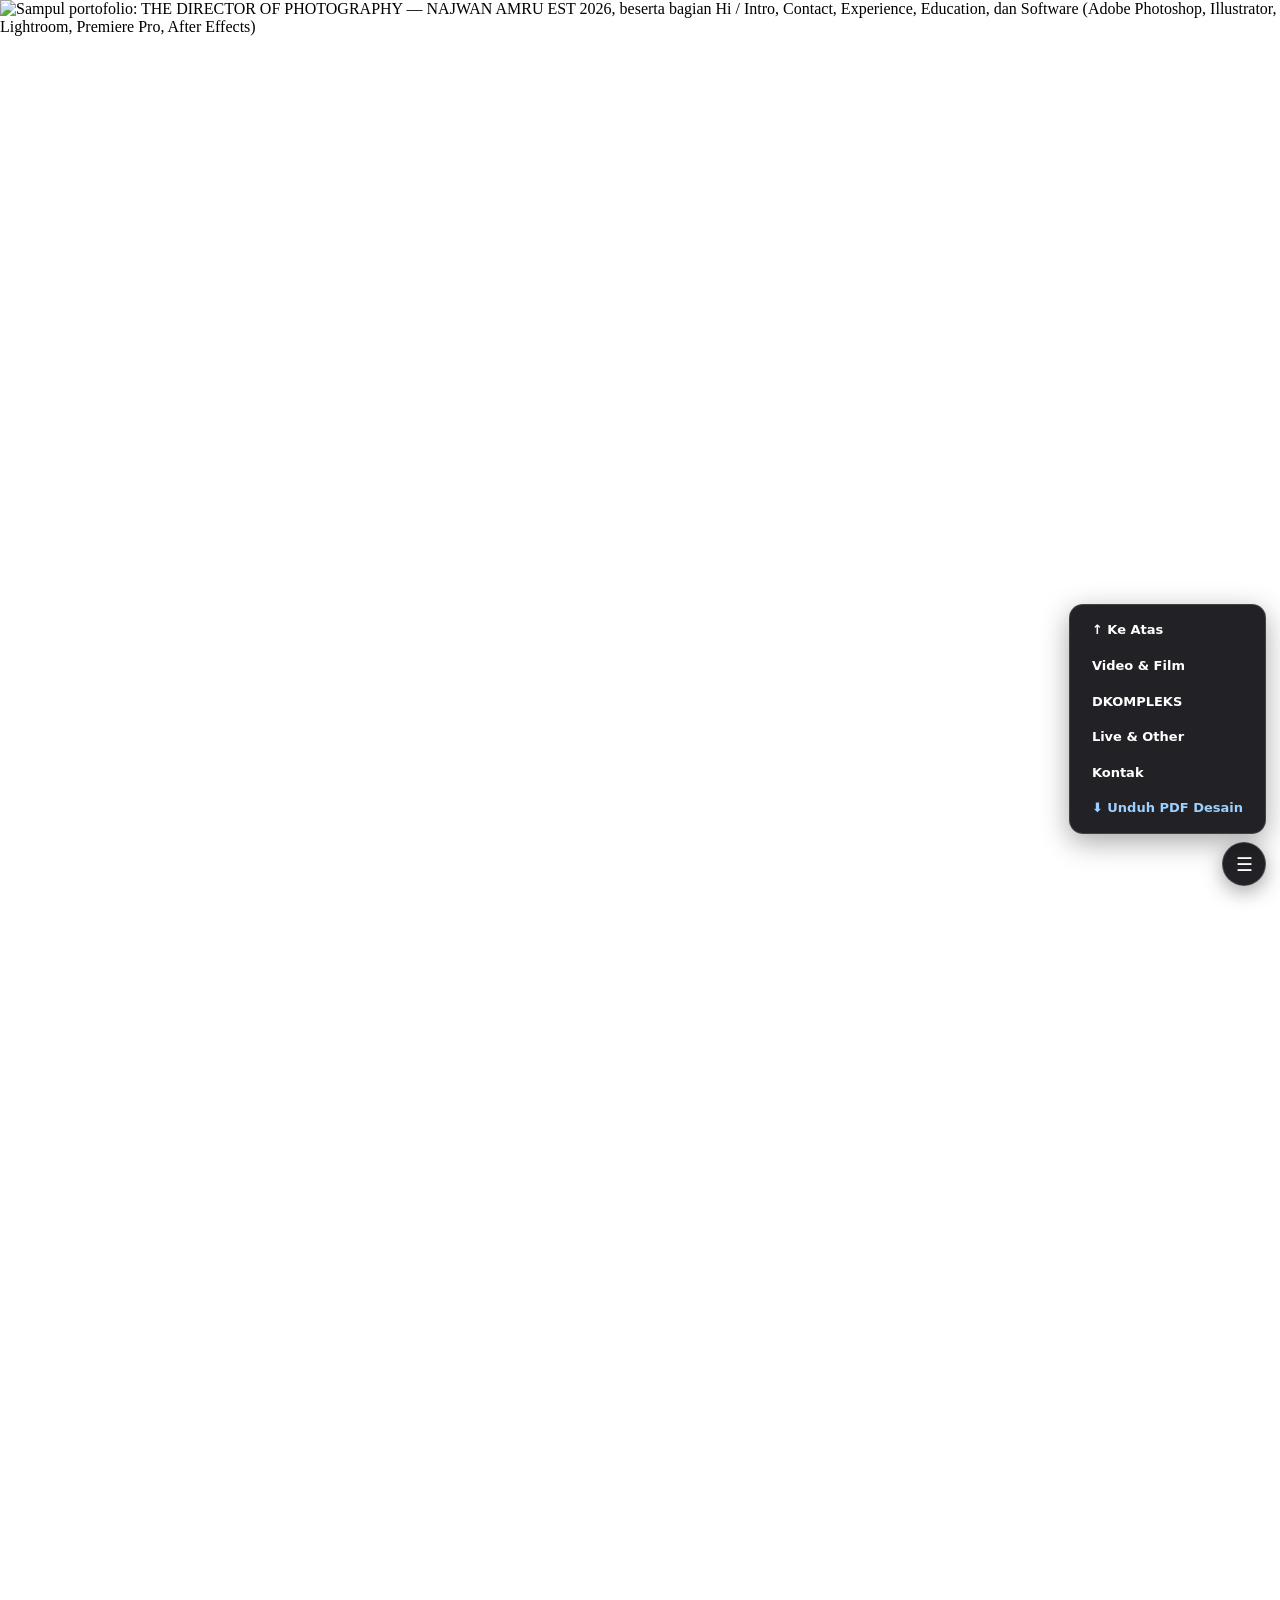
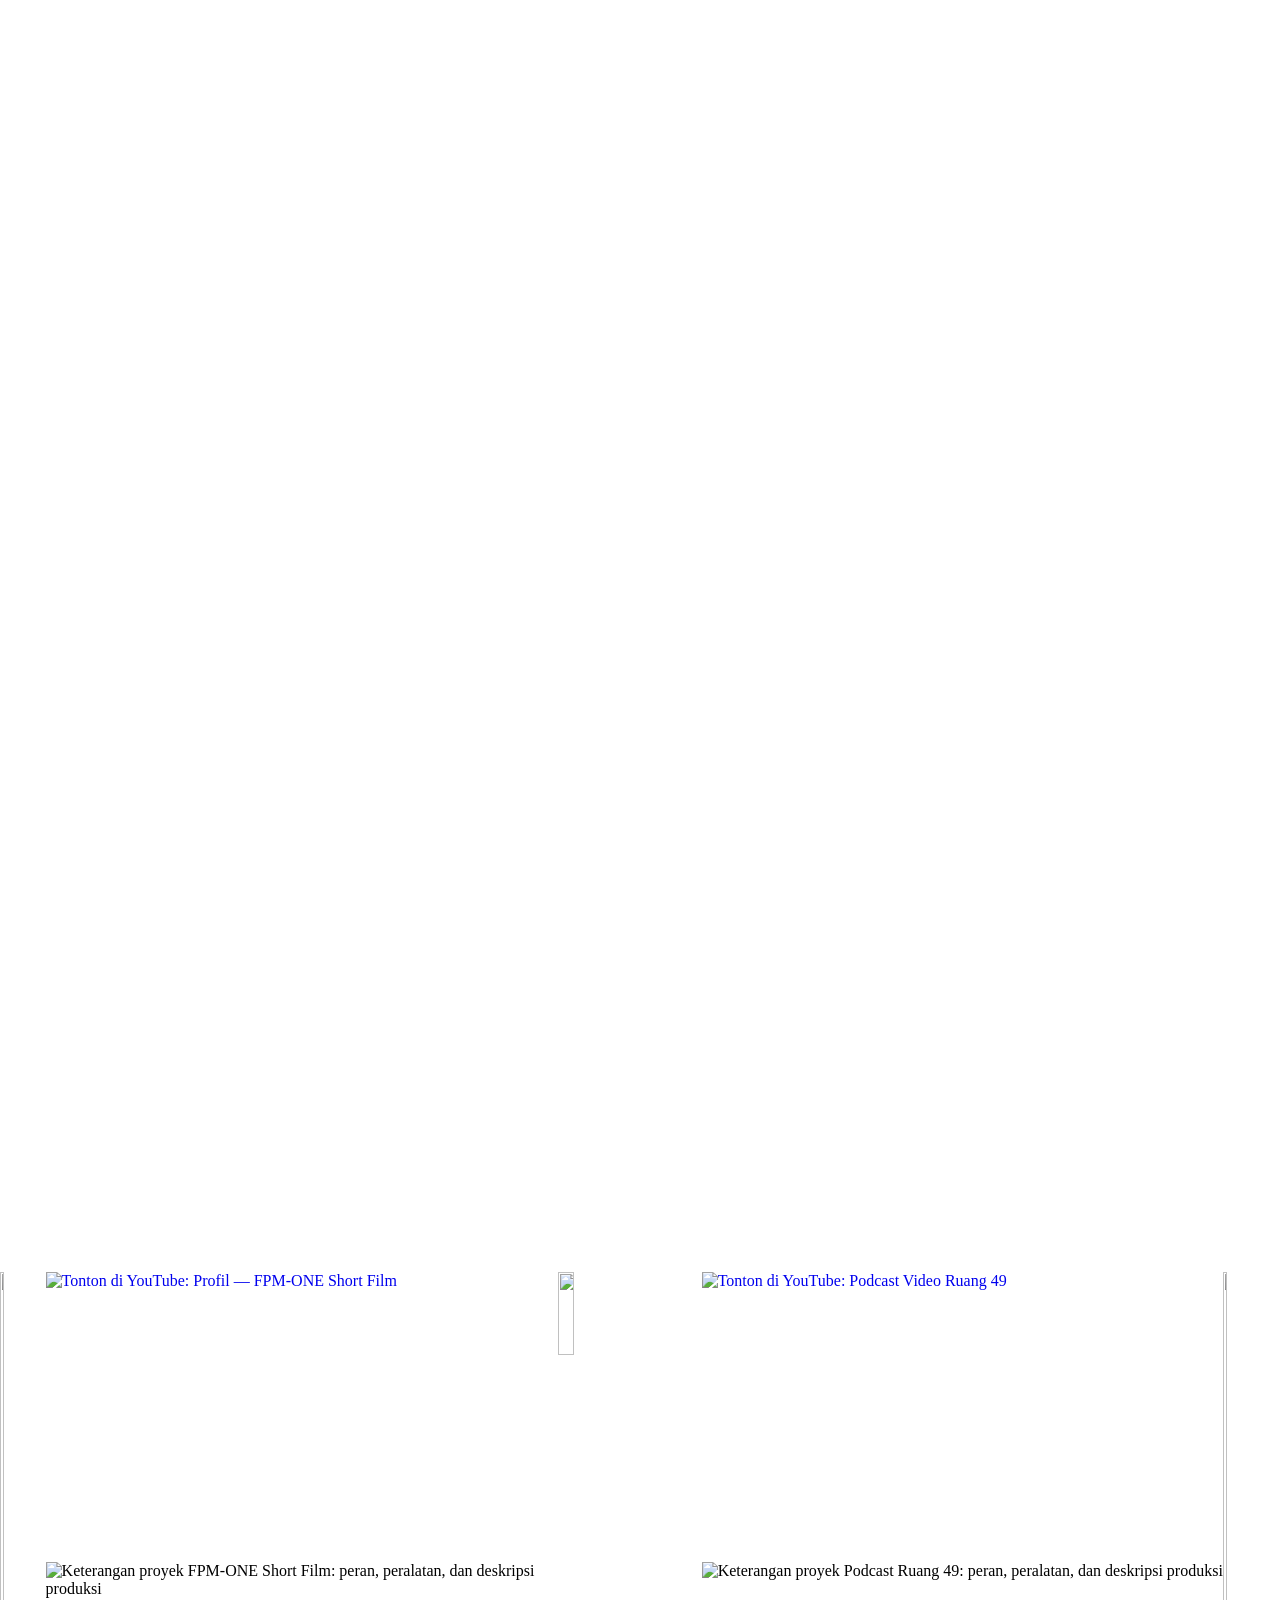
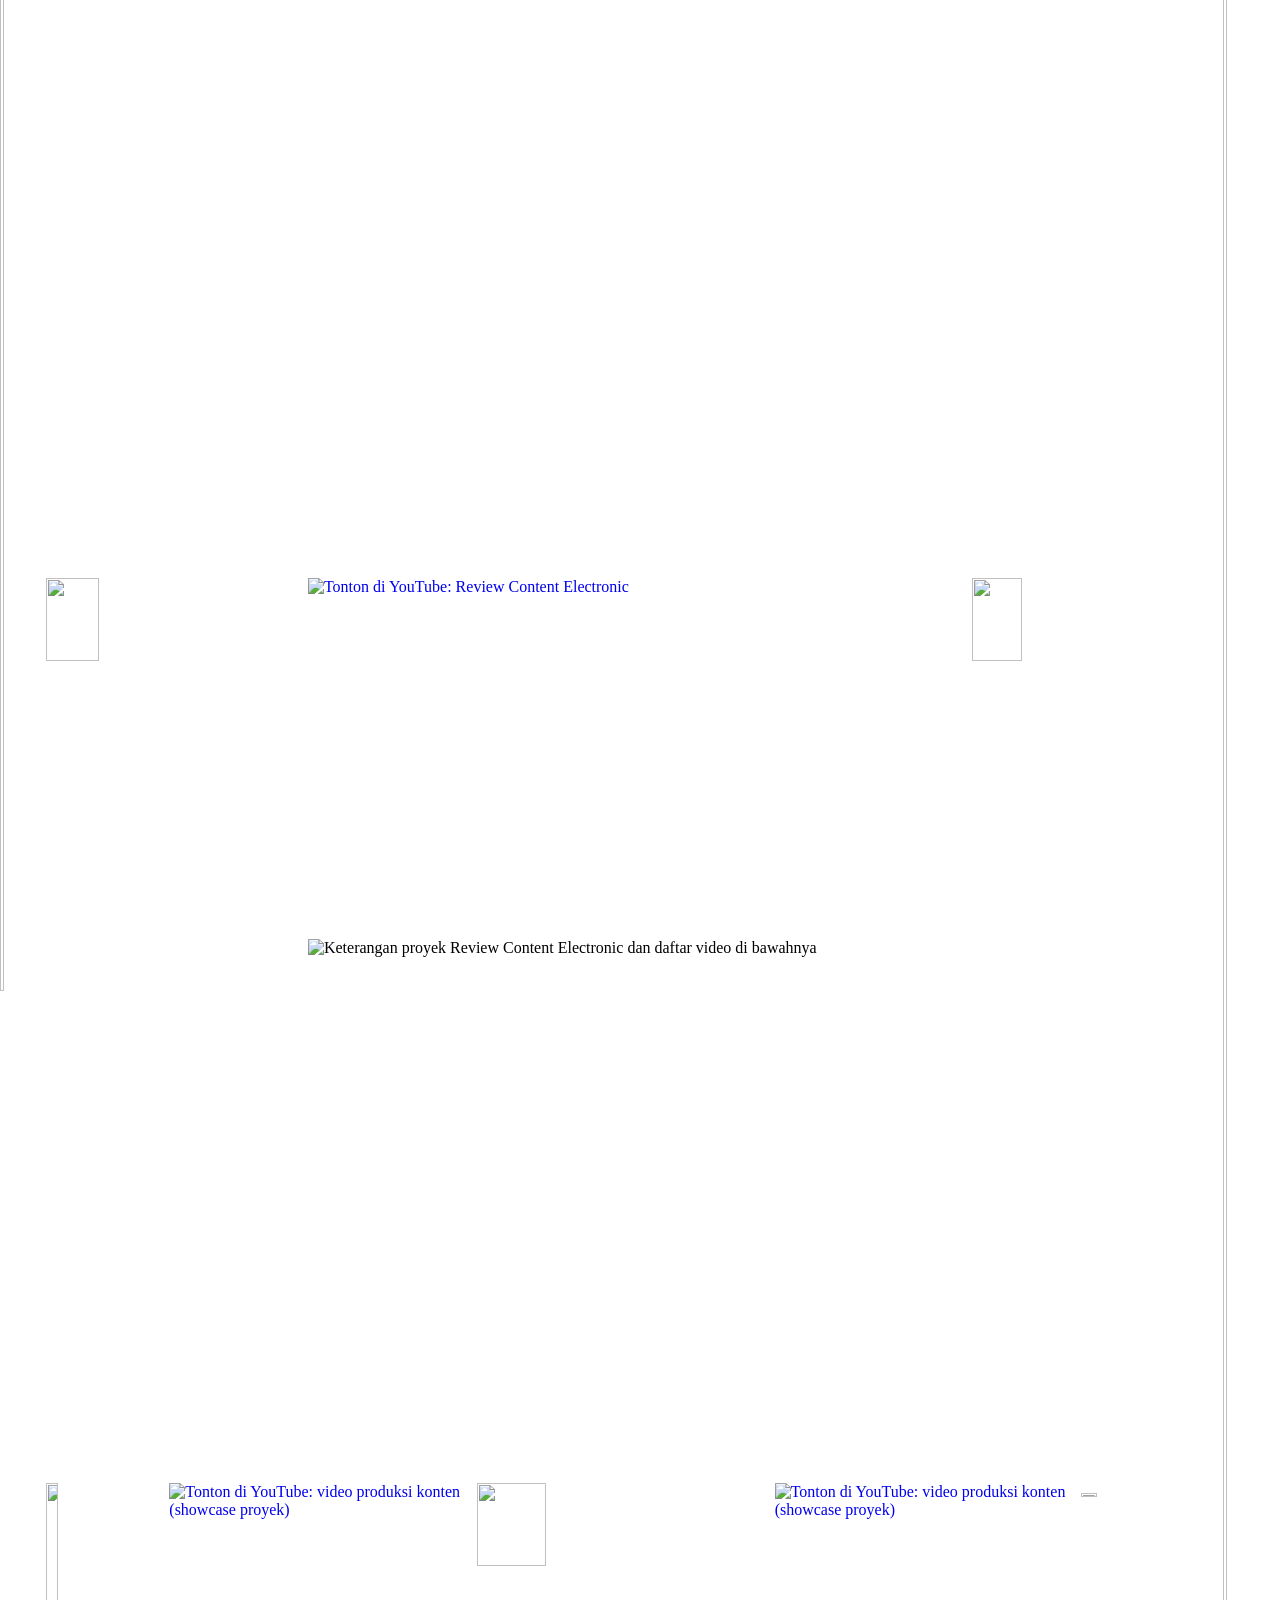
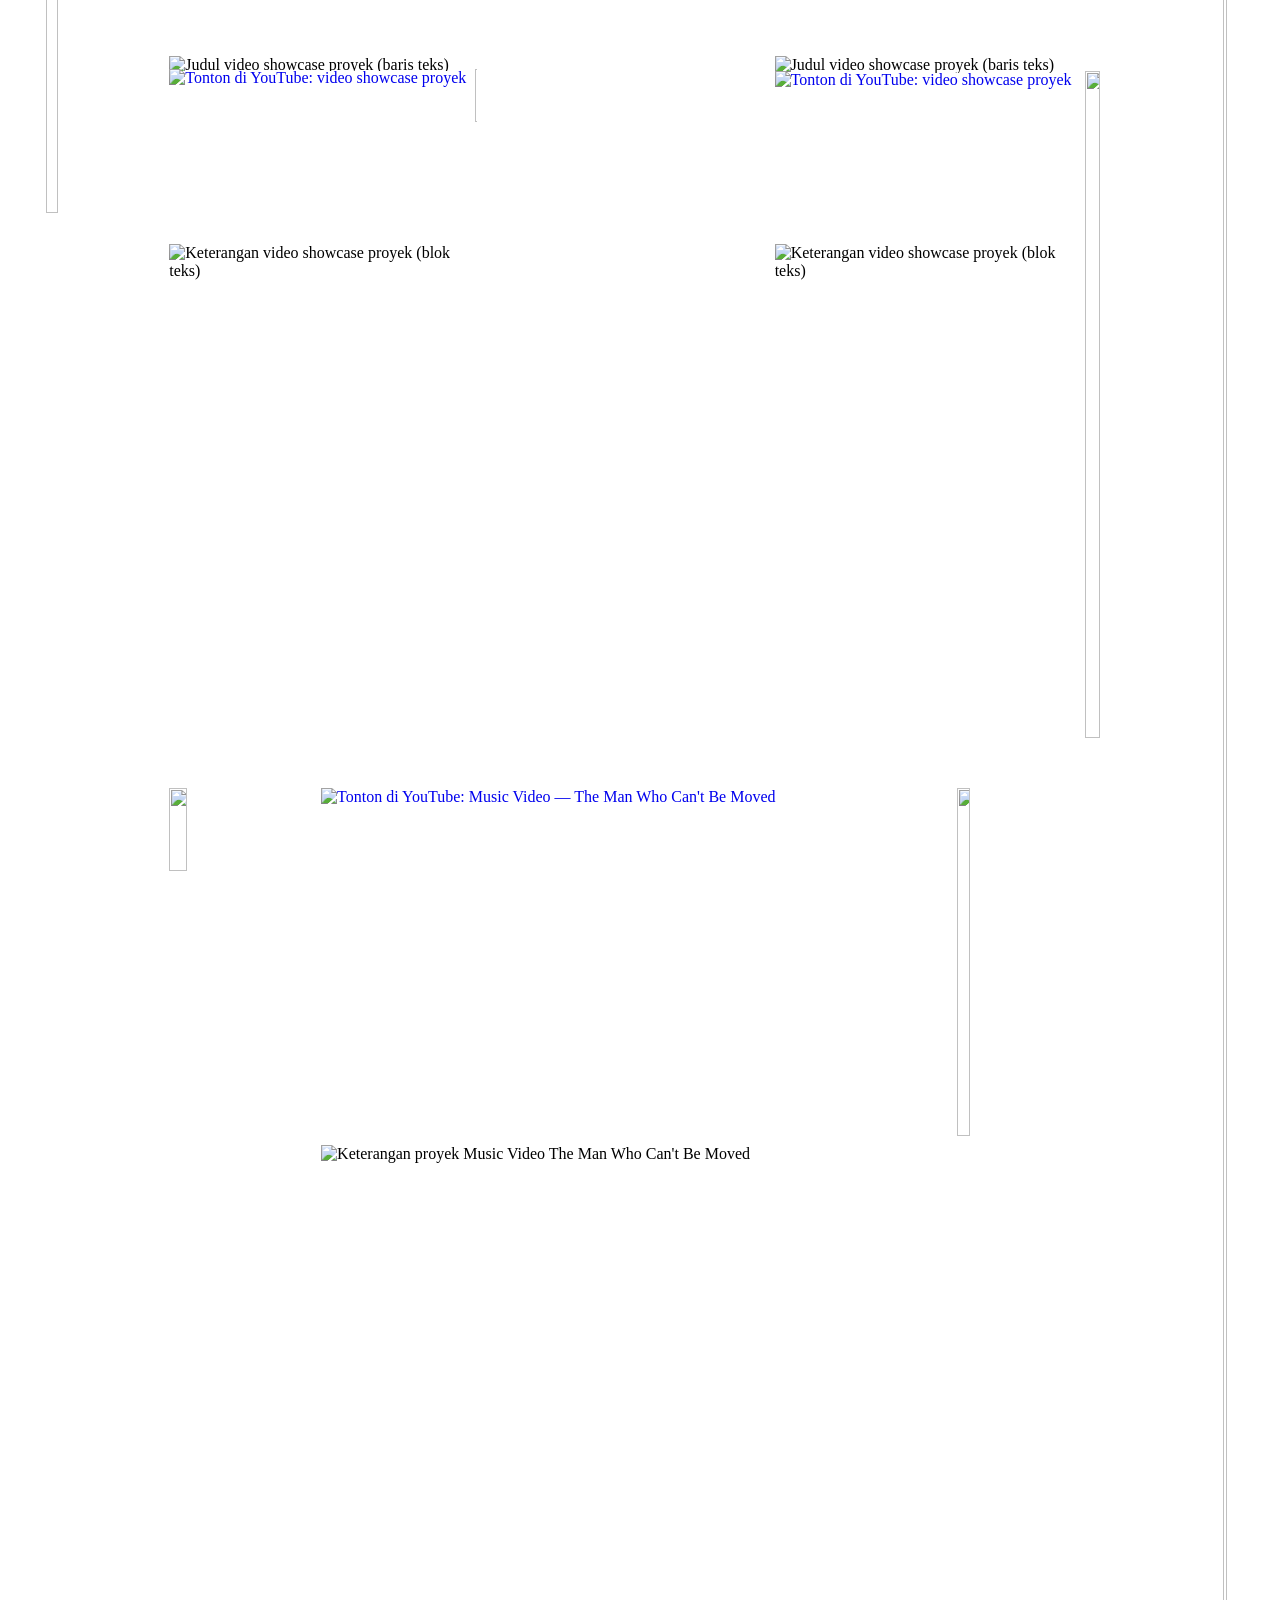
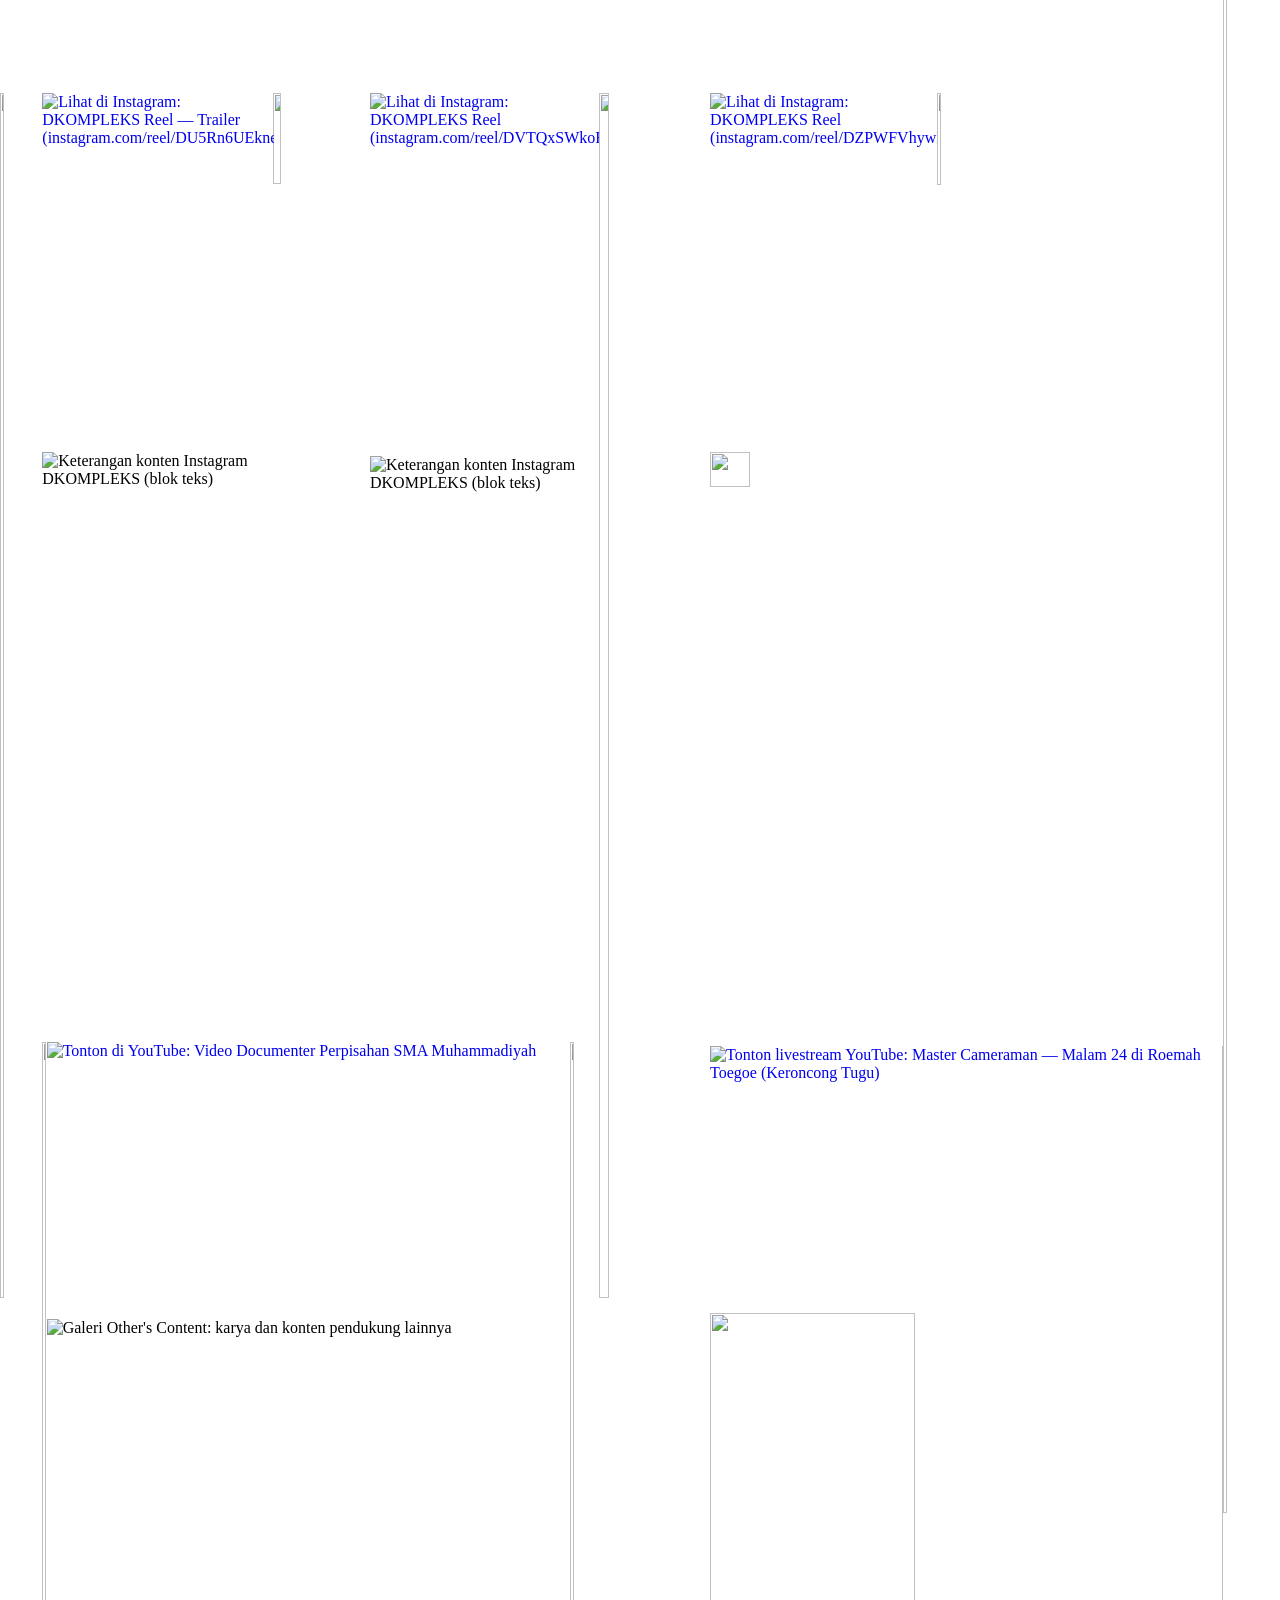
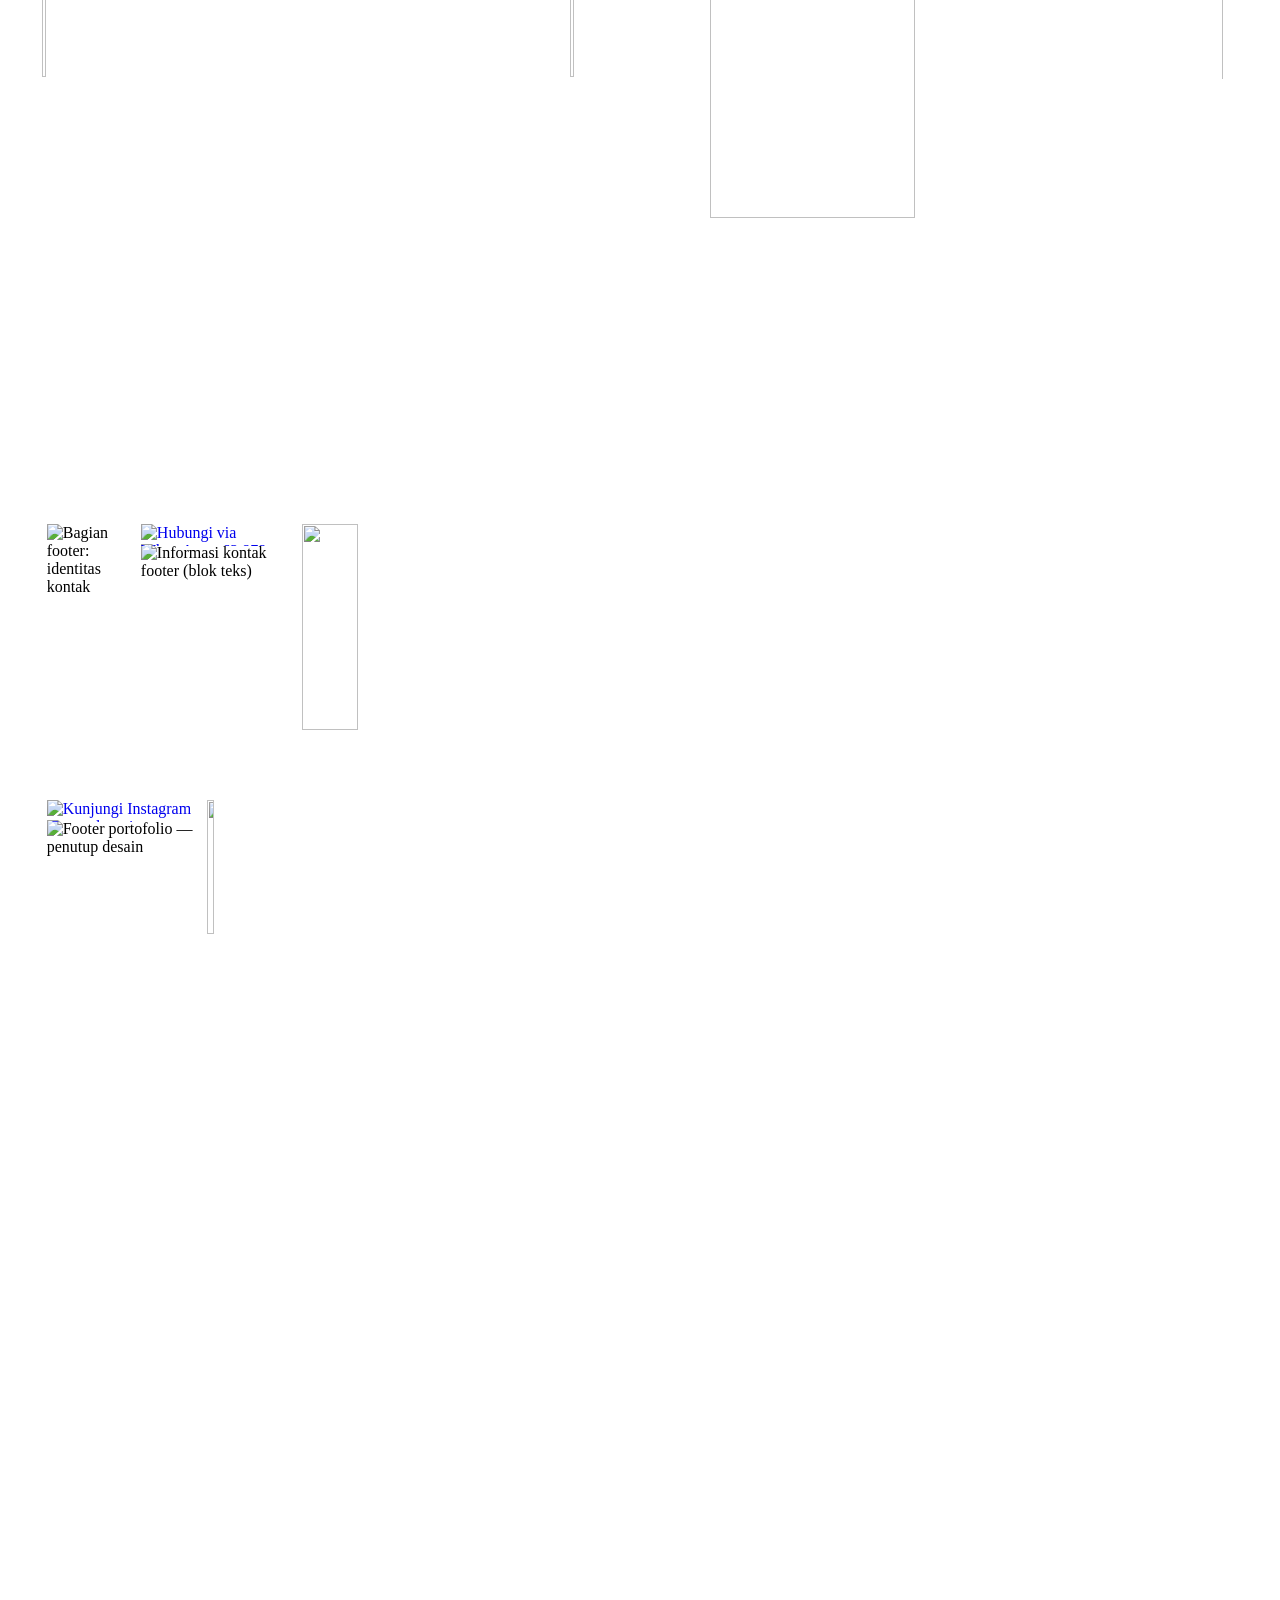
==== index.html @ d63309e6 "feat: build pixel-perfect portfolio website of Najwan Amru from Design Porto 1 - geometry-verified p" ====
<!DOCTYPE html>
<html lang="id">
<head>
<meta charset="utf-8">
<meta name="viewport" content="width=device-width, initial-scale=1">
<title>Najwan Amru — Director of Photography & Visual Designer Portfolio</title>
<meta name="description" content="Portofolio resmi Najwan Amru (Juan) — Director of Photography & Visual Designer. Showcase film pendek, podcast, music video, konten Instagram DKOMPLEKS, livestream, dan dokumentasi. Est. 2026.">
<meta name="author" content="Najwan Amru (Juan)">
<meta name="theme-color" content="#000000">
<link rel="canonical" href="https://tzoppmc.github.io/portfolio-juan/">
<!-- OpenGraph -->
<meta property="og:type" content="website">
<meta property="og:site_name" content="Najwan Amru — Portfolio">
<meta property="og:title" content="Najwan Amru — Director of Photography & Visual Designer Portfolio">
<meta property="og:description" content="Portofolio resmi Najwan Amru (Juan) — Director of Photography & Visual Designer. Showcase film pendek, podcast, music video, konten Instagram DKOMPLEKS, livestream, dan dokumentasi. Est. 2026.">
<meta property="og:url" content="https://tzoppmc.github.io/portfolio-juan/">
<meta property="og:image" content="https://tzoppmc.github.io/portfolio-juan/images/Design-Porto-1_01.gif">
<meta property="og:locale" content="id_ID">
<!-- Twitter -->
<meta name="twitter:card" content="summary_large_image">
<meta name="twitter:title" content="Najwan Amru — Director of Photography & Visual Designer Portfolio">
<meta name="twitter:description" content="Portofolio resmi Najwan Amru (Juan) — Director of Photography & Visual Designer. Showcase film pendek, podcast, music video, konten Instagram DKOMPLEKS, livestream, dan dokumentasi. Est. 2026.">
<meta name="twitter:image" content="https://tzoppmc.github.io/portfolio-juan/images/Design-Porto-1_01.gif">
<link rel="preload" as="image" href="images/Design-Porto-1_01.gif">
<link rel="icon" type="image/png" href="assets/png/Artboard 1.png">
<style>
  :root { --page-bg: #ffffff; }
  * { box-sizing: border-box; }
  html { scroll-behavior: smooth; }
  html, body { margin: 0; padding: 0; background: var(--page-bg); }
  body { -webkit-text-size-adjust: 100%; }

  .sr-only {
    position: absolute; width: 1px; height: 1px; margin: -1px;
    padding: 0; border: 0; clip: rect(0 0 0 0); overflow: hidden; white-space: nowrap;
  }

  /* ===== Proportional Absolute Canvas — geometry 1:1 with the PSD ===== */
  .canvas {
    position: relative;
    width: 100%;
    max-width: 3508px;
    margin: 0 auto;
    aspect-ratio: 3508 / 27281;
    background: var(--page-bg);
    overflow: hidden;
  }
  .canvas a, .canvas img { display: block; border: 0; padding: 0; margin: 0; }
  .slice {
    position: absolute;
    object-fit: fill;
    width: 100%; height: 100%;
  }
  a.slice { z-index: 2; }
  a.slice img {
    width: 100%; height: 100%;
    transition: filter .25s ease, transform .25s ease;
    will-change: filter;
  }
  a.slice:hover img, a.slice:focus-visible img {
    filter: brightness(1.12) saturate(1.06);
  }
  a.slice:focus-visible {
    outline: 3px solid #4da3ff; outline-offset: -3px; border-radius: 4px;
  }
  .anchor { position: absolute; width: 1px; height: 1px; }
  @media (prefers-reduced-motion: reduce) {
    html { scroll-behavior: auto; }
    a.slice img { transition: none; }
  }

  /* ===== Floating quick-jump navigation (overlay only — never alters design) ===== */
  #quicknav {
    position: fixed; right: max(14px, env(safe-area-inset-right)); bottom: max(14px, env(safe-area-inset-bottom));
    z-index: 50; display: flex; flex-direction: column; align-items: flex-end; gap: 8px;
    font: 600 13px/1.2 system-ui, -apple-system, "Segoe UI", Roboto, Arial, sans-serif;
  }
  #qn-items {
    display: flex; flex-direction: column; gap: 6px;
    background: rgba(16,16,20,.92); color: #fff;
    border: 1px solid rgba(255,255,255,.14); border-radius: 14px;
    padding: 10px; box-shadow: 0 8px 28px rgba(0,0,0,.35);
    backdrop-filter: blur(8px); -webkit-backdrop-filter: blur(8px);
  }
  #quicknav.collapsed #qn-items { display: none; }
  #qn-items a {
    color: #fff; text-decoration: none; padding: 7px 12px; border-radius: 9px;
    white-space: nowrap; transition: background .2s ease;
  }
  #qn-items a:hover { background: rgba(255,255,255,.16); }
  #qn-items a.pdf { color: #9ed0ff; }
  #qn-toggle {
    width: 44px; height: 44px; border-radius: 50%;
    border: 1px solid rgba(255,255,255,.2); background: rgba(16,16,20,.92); color: #fff;
    font-size: 19px; cursor: pointer; box-shadow: 0 6px 20px rgba(0,0,0,.35);
  }
  #qn-toggle:focus-visible, #qn-items a:focus-visible { outline: 2px solid #4da3ff; outline-offset: 2px; }
</style>
</head>
<body>
<h1 class="sr-only">Najwan Amru — Director of Photography &amp; Visual Designer (Est. 2026). Portofolio karya: film pendek, podcast, music video, konten Instagram DKOMPLEKS, livestream, dan dokumentasi.</h1>

<main class="canvas" id="top" aria-label="Portofolio Najwan Amru — desain 1:1 Design Porto 1">
  <span class="anchor" id="showcase" style="top:28.851582%" aria-hidden="true"></span>
  <span class="anchor" id="dkompleks" style="top:65.228547%" aria-hidden="true"></span>
  <span class="anchor" id="live" style="top:74.766321%" aria-hidden="true"></span>
  <span class="anchor" id="kontak" style="top:85.627360%" aria-hidden="true"></span>
  <img class="slice" src="images/Design-Porto-1_01.gif" alt="Sampul portofolio: THE DIRECTOR OF PHOTOGRAPHY — NAJWAN AMRU EST 2026, beserta bagian Hi / Intro, Contact, Experience, Education, dan Software (Adobe Photoshop, Illustrator, Lightroom, Premiere Pro, After Effects)" decoding="async" width="3507" height="7871" style="left:0.000000%;top:0.000000%;width:calc(99.971494% + 0.02%);height:calc(28.851582% + 0.02%)">
  <img class="slice" src="images/Design-Porto-1_02.gif" alt="" aria-hidden="true" decoding="async" width="125" height="9924" style="left:0.000000%;top:28.851582%;width:calc(3.563284% + 0.02%);height:calc(36.376966% + 0.02%)">
  <a class="slice" href="https://youtu.be/0FtWLJWL70k?si=5AjqK1145sWnxaZn" target="_blank" rel="noopener noreferrer" aria-label="Tonton di YouTube: Profil — FPM-ONE Short Film"><img class="slice" src="images/Design-Porto-1_03.gif" alt="Tonton di YouTube: Profil — FPM-ONE Short Film" decoding="async" width="1405" height="795" style="left:3.563284%;top:28.851582%;width:calc(40.051311% + 0.02%);height:calc(2.914116% + 0.02%)"></a>
  <img class="slice" src="images/Design-Porto-1_04.gif" alt="" aria-hidden="true" decoding="async" width="393" height="2484" style="left:43.614595%;top:28.851582%;width:calc(11.202965% + 0.02%);height:calc(9.105238% + 0.02%)">
  <a class="slice" href="https://youtu.be/Z2BtMB00tzA?si=bmbcwC8UQ5wWSc7P" target="_blank" rel="noopener noreferrer" aria-label="Tonton di YouTube: Podcast Video Ruang 49"><img class="slice" src="images/Design-Porto-1_03-06.gif" alt="Tonton di YouTube: Podcast Video Ruang 49" decoding="async" width="1429" height="795" style="left:54.817560%;top:28.851582%;width:calc(40.735462% + 0.02%);height:calc(2.914116% + 0.02%)"></a>
  <img class="slice" src="images/Design-Porto-1_06.gif" alt="" aria-hidden="true" decoding="async" width="155" height="19409" style="left:95.553022%;top:28.851582%;width:calc(4.418472% + 0.02%);height:calc(71.144753% + 0.02%)">
  <img class="slice" src="images/Design-Porto-1_07.gif" alt="Keterangan proyek FPM-ONE Short Film: peran, peralatan, dan deskripsi produksi" loading="lazy" decoding="async" width="1405" height="1689" style="left:3.563284%;top:31.765698%;width:calc(40.051311% + 0.02%);height:calc(6.191122% + 0.02%)">
  <img class="slice" src="images/Design-Porto-1_08.gif" alt="Keterangan proyek Podcast Ruang 49: peran, peralatan, dan deskripsi produksi" loading="lazy" decoding="async" width="1429" height="1689" style="left:54.817560%;top:31.765698%;width:calc(40.735462% + 0.02%);height:calc(6.191122% + 0.02%)">
  <img class="slice" src="images/Design-Porto-1_09.gif" alt="" aria-hidden="true" loading="lazy" decoding="async" width="719" height="2480" style="left:3.563284%;top:37.956820%;width:calc(20.496009% + 0.02%);height:calc(9.090576% + 0.02%)">
  <a class="slice" href="https://youtu.be/C_UndgZ5doM?si=pBMNlbqdfCNxzRbn" target="_blank" rel="noopener noreferrer" aria-label="Tonton di YouTube: Review Content Electronic"><img class="slice" src="images/Design-Porto-1_10.jpg" alt="Tonton di YouTube: Review Content Electronic" loading="lazy" decoding="async" width="1821" height="988" style="left:24.059293%;top:37.956820%;width:calc(51.909920% + 0.02%);height:calc(3.621568% + 0.02%)"></a>
  <img class="slice" src="images/Design-Porto-1_11.gif" alt="" aria-hidden="true" loading="lazy" decoding="async" width="687" height="2480" style="left:75.969213%;top:37.956820%;width:calc(19.583808% + 0.02%);height:calc(9.090576% + 0.02%)">
  <img class="slice" src="images/Design-Porto-1_12.gif" alt="Keterangan proyek Review Content Electronic dan daftar video di bawahnya" loading="lazy" decoding="async" width="1821" height="1492" style="left:24.059293%;top:41.578388%;width:calc(51.909920% + 0.02%);height:calc(5.469008% + 0.02%)">
  <img class="slice" src="images/Design-Porto-1_13.gif" alt="" aria-hidden="true" loading="lazy" decoding="async" width="339" height="4960" style="left:3.563284%;top:47.047396%;width:calc(9.663626% + 0.02%);height:calc(18.181152% + 0.02%)">
  <a class="slice" href="https://youtu.be/Bk_ZNLWwW70?si=ITPXIL8eaKDdUdfE" target="_blank" rel="noopener noreferrer" aria-label="Tonton di YouTube: video produksi konten (showcase proyek)"><img class="slice" src="images/Design-Porto-1_10.gif" alt="Tonton di YouTube: video produksi konten (showcase proyek)" loading="lazy" decoding="async" width="843" height="473" style="left:13.226910%;top:47.047396%;width:calc(24.030787% + 0.02%);height:calc(1.733807% + 0.02%)"></a>
  <img class="slice" src="images/Design-Porto-1_15.gif" alt="" aria-hidden="true" loading="lazy" decoding="async" width="816" height="2480" style="left:37.257697%;top:47.047396%;width:calc(23.261117% + 0.02%);height:calc(9.090576% + 0.02%)">
  <a class="slice" href="https://youtu.be/LeB83VM98c4?si=wy0ufcNY4EdgAcua" target="_blank" rel="noopener noreferrer" aria-label="Tonton di YouTube: video produksi konten (showcase proyek)"><img class="slice" src="images/Design-Porto-1_10-17.gif" alt="Tonton di YouTube: video produksi konten (showcase proyek)" loading="lazy" decoding="async" width="839" height="473" style="left:60.518814%;top:47.047396%;width:calc(23.916762% + 0.02%);height:calc(1.733807% + 0.02%)"></a>
  <img class="slice" src="images/Design-Porto-1_17.gif" alt="" aria-hidden="true" loading="lazy" decoding="async" width="390" height="515" style="left:84.435576%;top:47.047396%;width:calc(11.117446% + 0.02%);height:calc(1.887761% + 0.02%)">
  <img class="slice" src="images/Design-Porto-1_18.gif" alt="Judul video showcase proyek (baris teks)" loading="lazy" decoding="async" width="843" height="37" style="left:13.226910%;top:48.781203%;width:calc(24.030787% + 0.02%);height:calc(0.135626% + 0.02%)">
  <img class="slice" src="images/Design-Porto-1_19.gif" alt="Judul video showcase proyek (baris teks)" loading="lazy" decoding="async" width="839" height="42" style="left:60.518814%;top:48.781203%;width:calc(23.916762% + 0.02%);height:calc(0.153953% + 0.02%)">
  <a class="slice" href="https://youtu.be/21cwigQwoyw?si=2WzlCmXLB5DUrZlm" target="_blank" rel="noopener noreferrer" aria-label="Tonton di YouTube: video showcase proyek"><img class="slice" src="images/Design-Porto-1_16.gif" alt="Tonton di YouTube: video showcase proyek" loading="lazy" decoding="async" width="839" height="479" style="left:13.226910%;top:48.916829%;width:calc(23.916762% + 0.02%);height:calc(1.755801% + 0.02%)"></a>
  <img class="slice" src="images/Design-Porto-1_21.gif" alt="" aria-hidden="true" loading="lazy" decoding="async" width="4" height="1970" style="left:37.143672%;top:48.916829%;width:calc(0.114025% + 0.02%);height:calc(7.221143% + 0.02%)">
  <a class="slice" href="https://youtu.be/ToG9C8tKM30?si=DspykkwIuggneeiP" target="_blank" rel="noopener noreferrer" aria-label="Tonton di YouTube: video showcase proyek"><img class="slice" src="images/Design-Porto-1_10-23.gif" alt="Tonton di YouTube: video showcase proyek" loading="lazy" decoding="async" width="851" height="474" style="left:60.518814%;top:48.935156%;width:calc(24.258837% + 0.02%);height:calc(1.737473% + 0.02%)"></a>
  <img class="slice" src="images/Design-Porto-1_23.gif" alt="" aria-hidden="true" loading="lazy" decoding="async" width="378" height="7058" style="left:84.777651%;top:48.935156%;width:calc(10.775371% + 0.02%);height:calc(25.871486% + 0.02%)">
  <img class="slice" src="images/Design-Porto-1_24.gif" alt="Keterangan video showcase proyek (blok teks)" loading="lazy" decoding="async" width="839" height="1491" style="left:13.226910%;top:50.672629%;width:calc(23.916762% + 0.02%);height:calc(5.465342% + 0.02%)">
  <img class="slice" src="images/Design-Porto-1_25.gif" alt="Keterangan video showcase proyek (blok teks)" loading="lazy" decoding="async" width="851" height="1491" style="left:60.518814%;top:50.672629%;width:calc(24.258837% + 0.02%);height:calc(5.465342% + 0.02%)">
  <img class="slice" src="images/Design-Porto-1_26.gif" alt="" aria-hidden="true" loading="lazy" decoding="async" width="416" height="2480" style="left:13.226910%;top:56.137971%;width:calc(11.858609% + 0.02%);height:calc(9.090576% + 0.02%)">
  <a class="slice" href="https://youtu.be/76OfLG3hh64?si=UAV1zwgCuZbEbLhq" target="_blank" rel="noopener noreferrer" aria-label="Tonton di YouTube: Music Video — The Man Who Can't Be Moved"><img class="slice" src="images/Design-Porto-1_10-28.gif" alt="Tonton di YouTube: Music Video — The Man Who Can't Be Moved" loading="lazy" decoding="async" width="1744" height="979" style="left:25.085519%;top:56.137971%;width:calc(49.714937% + 0.02%);height:calc(3.588578% + 0.02%)"></a>
  <img class="slice" src="images/Design-Porto-1_28.gif" alt="" aria-hidden="true" loading="lazy" decoding="async" width="350" height="5093" style="left:74.800456%;top:56.137971%;width:calc(9.977195% + 0.02%);height:calc(18.668671% + 0.02%)">
  <img class="slice" src="images/Design-Porto-1_29.gif" alt="Keterangan proyek Music Video The Man Who Can't Be Moved" loading="lazy" decoding="async" width="1744" height="1501" style="left:25.085519%;top:59.726550%;width:calc(49.714937% + 0.02%);height:calc(5.501998% + 0.02%)">
  <img class="slice" src="images/Design-Porto-1_30.gif" alt="" aria-hidden="true" loading="lazy" decoding="async" width="116" height="9485" style="left:0.000000%;top:65.228547%;width:calc(3.306727% + 0.02%);height:calc(34.767787% + 0.02%)">
  <a class="slice" href="https://www.instagram.com/reel/DU5Rn6UEkne/" target="_blank" rel="noopener noreferrer" aria-label="Lihat di Instagram: DKOMPLEKS Reel — Trailer (instagram.com/reel/DU5Rn6UEkne)"><img class="slice" src="images/trailer.gif" alt="Lihat di Instagram: DKOMPLEKS Reel — Trailer (instagram.com/reel/DU5Rn6UEkne)" loading="lazy" decoding="async" width="633" height="983" style="left:3.306727%;top:65.228547%;width:calc(18.044470% + 0.02%);height:calc(3.603240% + 0.02%)"></a>
  <img class="slice" src="images/Design-Porto-1_32.gif" alt="" aria-hidden="true" loading="lazy" decoding="async" width="265" height="2602" style="left:21.351197%;top:65.228547%;width:calc(7.554162% + 0.02%);height:calc(9.537774% + 0.02%)">
  <a class="slice" href="https://www.instagram.com/reel/DVTQxSWkoF7/" target="_blank" rel="noopener noreferrer" aria-label="Lihat di Instagram: DKOMPLEKS Reel (instagram.com/reel/DVTQxSWkoF7)"><img class="slice" src="images/Design-Porto-1_11-34.gif" alt="Lihat di Instagram: DKOMPLEKS Reel (instagram.com/reel/DVTQxSWkoF7)" loading="lazy" decoding="async" width="628" height="995" style="left:28.905359%;top:65.228547%;width:calc(17.901938% + 0.02%);height:calc(3.647227% + 0.02%)"></a>
  <img class="slice" src="images/Design-Porto-1_34.gif" alt="" aria-hidden="true" loading="lazy" decoding="async" width="304" height="9485" style="left:46.807298%;top:65.228547%;width:calc(8.665906% + 0.02%);height:calc(34.767787% + 0.02%)">
  <a class="slice" href="https://www.instagram.com/reel/DZPWFVhywD8/" target="_blank" rel="noopener noreferrer" aria-label="Lihat di Instagram: DKOMPLEKS Reel (instagram.com/reel/DZPWFVhywD8)"><img class="slice" src="images/Design-Porto-1_13-36.gif" alt="Lihat di Instagram: DKOMPLEKS Reel (instagram.com/reel/DZPWFVhywD8)" loading="lazy" decoding="async" width="622" height="983" style="left:55.473204%;top:65.228547%;width:calc(17.730901% + 0.02%);height:calc(3.603240% + 0.02%)"></a>
  <img class="slice" src="images/Design-Porto-1_36.gif" alt="" aria-hidden="true" loading="lazy" decoding="async" width="56" height="2613" style="left:73.204105%;top:65.228547%;width:calc(1.596351% + 0.02%);height:calc(9.578095% + 0.02%)">
  <img class="slice" src="images/Design-Porto-1_37.gif" alt="Keterangan konten Instagram DKOMPLEKS (blok teks)" loading="lazy" decoding="async" width="633" height="1619" style="left:3.306727%;top:68.831788%;width:calc(18.044470% + 0.02%);height:calc(5.934533% + 0.02%)">
  <img class="slice" src="images/Design-Porto-1_38.gif" alt="" aria-hidden="true" loading="lazy" decoding="async" width="622" height="1630" style="left:55.473204%;top:68.831788%;width:calc(17.730901% + 0.02%);height:calc(5.974854% + 0.02%)">
  <img class="slice" src="images/Design-Porto-1_39.gif" alt="Keterangan konten Instagram DKOMPLEKS (blok teks)" loading="lazy" decoding="async" width="628" height="1607" style="left:28.905359%;top:68.875774%;width:calc(17.901938% + 0.02%);height:calc(5.890547% + 0.02%)">
  <img class="slice" src="images/Design-Porto-1_40.gif" alt="" aria-hidden="true" loading="lazy" decoding="async" width="12" height="6883" style="left:3.306727%;top:74.766321%;width:calc(0.342075% + 0.02%);height:calc(25.230014% + 0.02%)">
  <a class="slice" href="https://youtu.be/M56OCl1zBw0?si=8dHpud0IPdiFCwCB" target="_blank" rel="noopener noreferrer" aria-label="Tonton di YouTube: Video Documenter Perpisahan SMA Muhammadiyah"><img class="slice" src="images/video-documenter.gif" alt="Tonton di YouTube: Video Documenter Perpisahan SMA Muhammadiyah" loading="lazy" decoding="async" width="1434" height="759" style="left:3.648803%;top:74.766321%;width:calc(40.877993% + 0.02%);height:calc(2.782156% + 0.02%)"></a>
  <img class="slice" src="images/Design-Porto-1_42.gif" alt="" aria-hidden="true" loading="lazy" decoding="async" width="80" height="6883" style="left:44.526796%;top:74.766321%;width:calc(2.280502% + 0.02%);height:calc(25.230014% + 0.02%)">
  <a class="slice" href="https://www.youtube.com/live/lGFp0znl-MM?si=Iow_AyIIVwCMqz8s" target="_blank" rel="noopener noreferrer" aria-label="Tonton livestream YouTube: Master Cameraman — Malam 24 di Roemah Toegoe (Keroncong Tugu)"><img class="slice" src="images/KERONCONG-TUGU.gif" alt="Tonton livestream YouTube: Master Cameraman — Malam 24 di Roemah Toegoe (Keroncong Tugu)" loading="lazy" decoding="async" width="1402" height="731" style="left:55.473204%;top:74.806642%;width:calc(39.965792% + 0.02%);height:calc(2.679521% + 0.02%)"></a>
  <img class="slice" src="images/Design-Porto-1_44.gif" alt="" aria-hidden="true" loading="lazy" decoding="async" width="4" height="6872" style="left:95.438997%;top:74.806642%;width:calc(0.114025% + 0.02%);height:calc(25.189692% + 0.02%)">
  <img class="slice" src="images/Design-Porto-1_45.gif" alt="" aria-hidden="true" loading="lazy" decoding="async" width="1402" height="6141" style="left:55.473204%;top:77.486163%;width:calc(39.965792% + 0.02%);height:calc(22.510172% + 0.02%)">
  <img class="slice" src="images/Design-Porto-1_46.gif" alt="Galeri Other's Content: karya dan konten pendukung lainnya" loading="lazy" decoding="async" width="1434" height="2204" style="left:3.648803%;top:77.548477%;width:calc(40.877993% + 0.02%);height:calc(8.078883% + 0.02%)">
  <img class="slice" src="images/Design-Porto-1_47.gif" alt="Bagian footer: identitas kontak" loading="lazy" decoding="async" width="258" height="757" style="left:3.648803%;top:85.627360%;width:calc(7.354618% + 0.02%);height:calc(2.774825% + 0.02%)">
  <a class="slice" href="https://wa.link/lrpvds" target="_blank" rel="noopener noreferrer" aria-label="Hubungi via WhatsApp +62 878-7787-9389 (wa.link/lrpvds)"><img class="slice" src="images/Design-Porto-1_48.gif" alt="Hubungi via WhatsApp +62 878-7787-9389 (wa.link/lrpvds)" loading="lazy" decoding="async" width="443" height="55" style="left:11.003421%;top:85.627360%;width:calc(12.628278% + 0.02%);height:calc(0.201606% + 0.02%)"></a>
  <img class="slice" src="images/Design-Porto-1_49.gif" alt="" aria-hidden="true" loading="lazy" decoding="async" width="733" height="3920" style="left:23.631699%;top:85.627360%;width:calc(20.895097% + 0.02%);height:calc(14.368975% + 0.02%)">
  <img class="slice" src="images/Design-Porto-1_50.gif" alt="Informasi kontak footer (blok teks)" loading="lazy" decoding="async" width="443" height="702" style="left:11.003421%;top:85.828965%;width:calc(12.628278% + 0.02%);height:calc(2.573219% + 0.02%)">
  <a class="slice" href="https://www.instagram.com/wan_lunari/" target="_blank" rel="noopener noreferrer" aria-label="Kunjungi Instagram @wan_lunari"><img class="slice" src="images/Design-Porto-1_51.gif" alt="Kunjungi Instagram @wan_lunari" loading="lazy" decoding="async" width="440" height="54" style="left:3.648803%;top:88.402185%;width:calc(12.542759% + 0.02%);height:calc(0.197940% + 0.02%)"></a>
  <img class="slice" src="images/Design-Porto-1_52.gif" alt="" aria-hidden="true" loading="lazy" decoding="async" width="261" height="3163" style="left:16.191562%;top:88.402185%;width:calc(7.440137% + 0.02%);height:calc(11.594150% + 0.02%)">
  <img class="slice" src="images/Design-Porto-1_53.gif" alt="Footer portofolio — penutup desain" loading="lazy" decoding="async" width="440" height="3109" style="left:3.648803%;top:88.600125%;width:calc(12.542759% + 0.02%);height:calc(11.396210% + 0.02%)">
</main>

<nav id="quicknav" aria-label="Navigasi cepat">
  <div id="qn-items">
    <a href="#top">&#8593; Ke Atas</a>
    <a href="#showcase">Video &amp; Film</a>
    <a href="#dkompleks">DKOMPLEKS</a>
    <a href="#live">Live &amp; Other</a>
    <a href="#kontak">Kontak</a>
    <a class="pdf" href="reference/Design-Porto-1.pdf" download="Design Porto 1.pdf">&#11015; Unduh PDF Desain</a>
  </div>
  <button id="qn-toggle" type="button" aria-expanded="true" aria-controls="qn-items" title="Sembunyikan / tampilkan navigasi">&#9776;</button>
</nav>

<script>
(function () {
  var nav = document.getElementById('quicknav');
  var btn = document.getElementById('qn-toggle');
  btn.addEventListener('click', function () {
    var collapsed = nav.classList.toggle('collapsed');
    btn.setAttribute('aria-expanded', String(!collapsed));
  });
})();
</script>
</body>
</html>
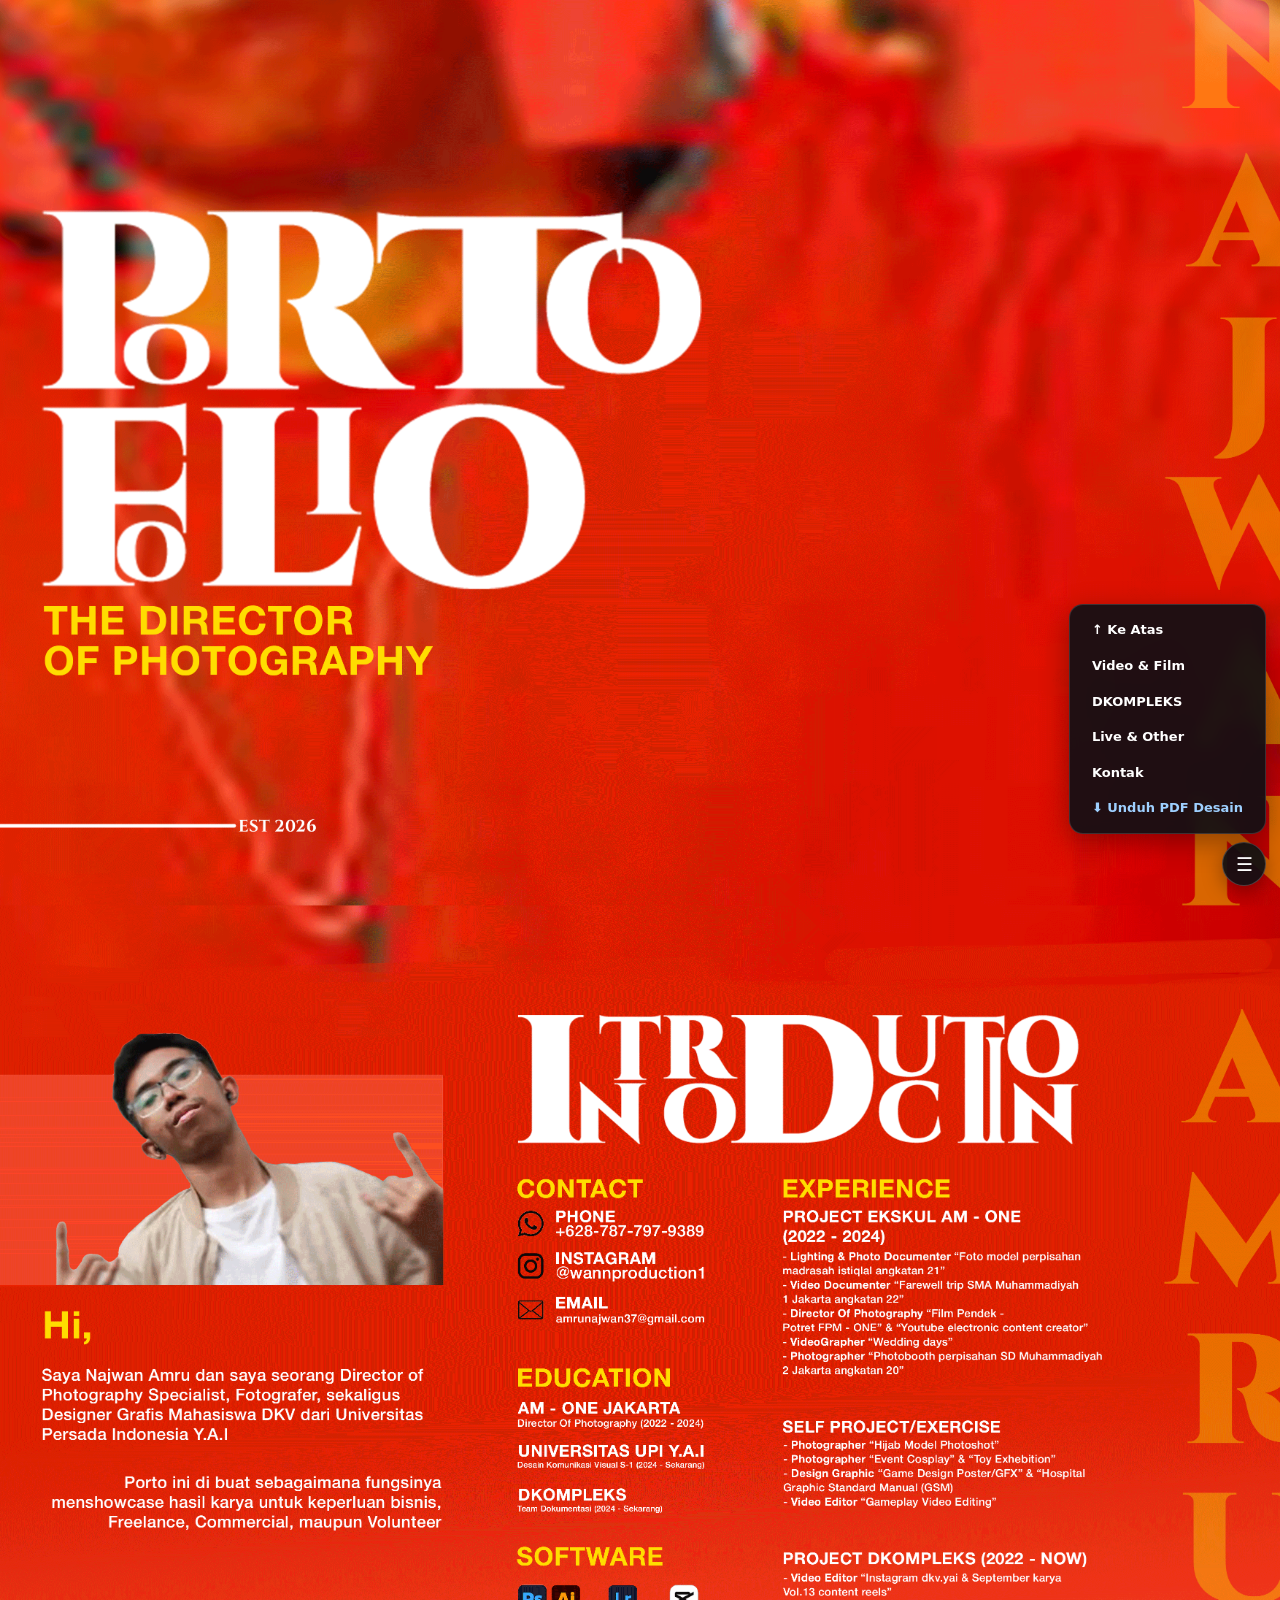
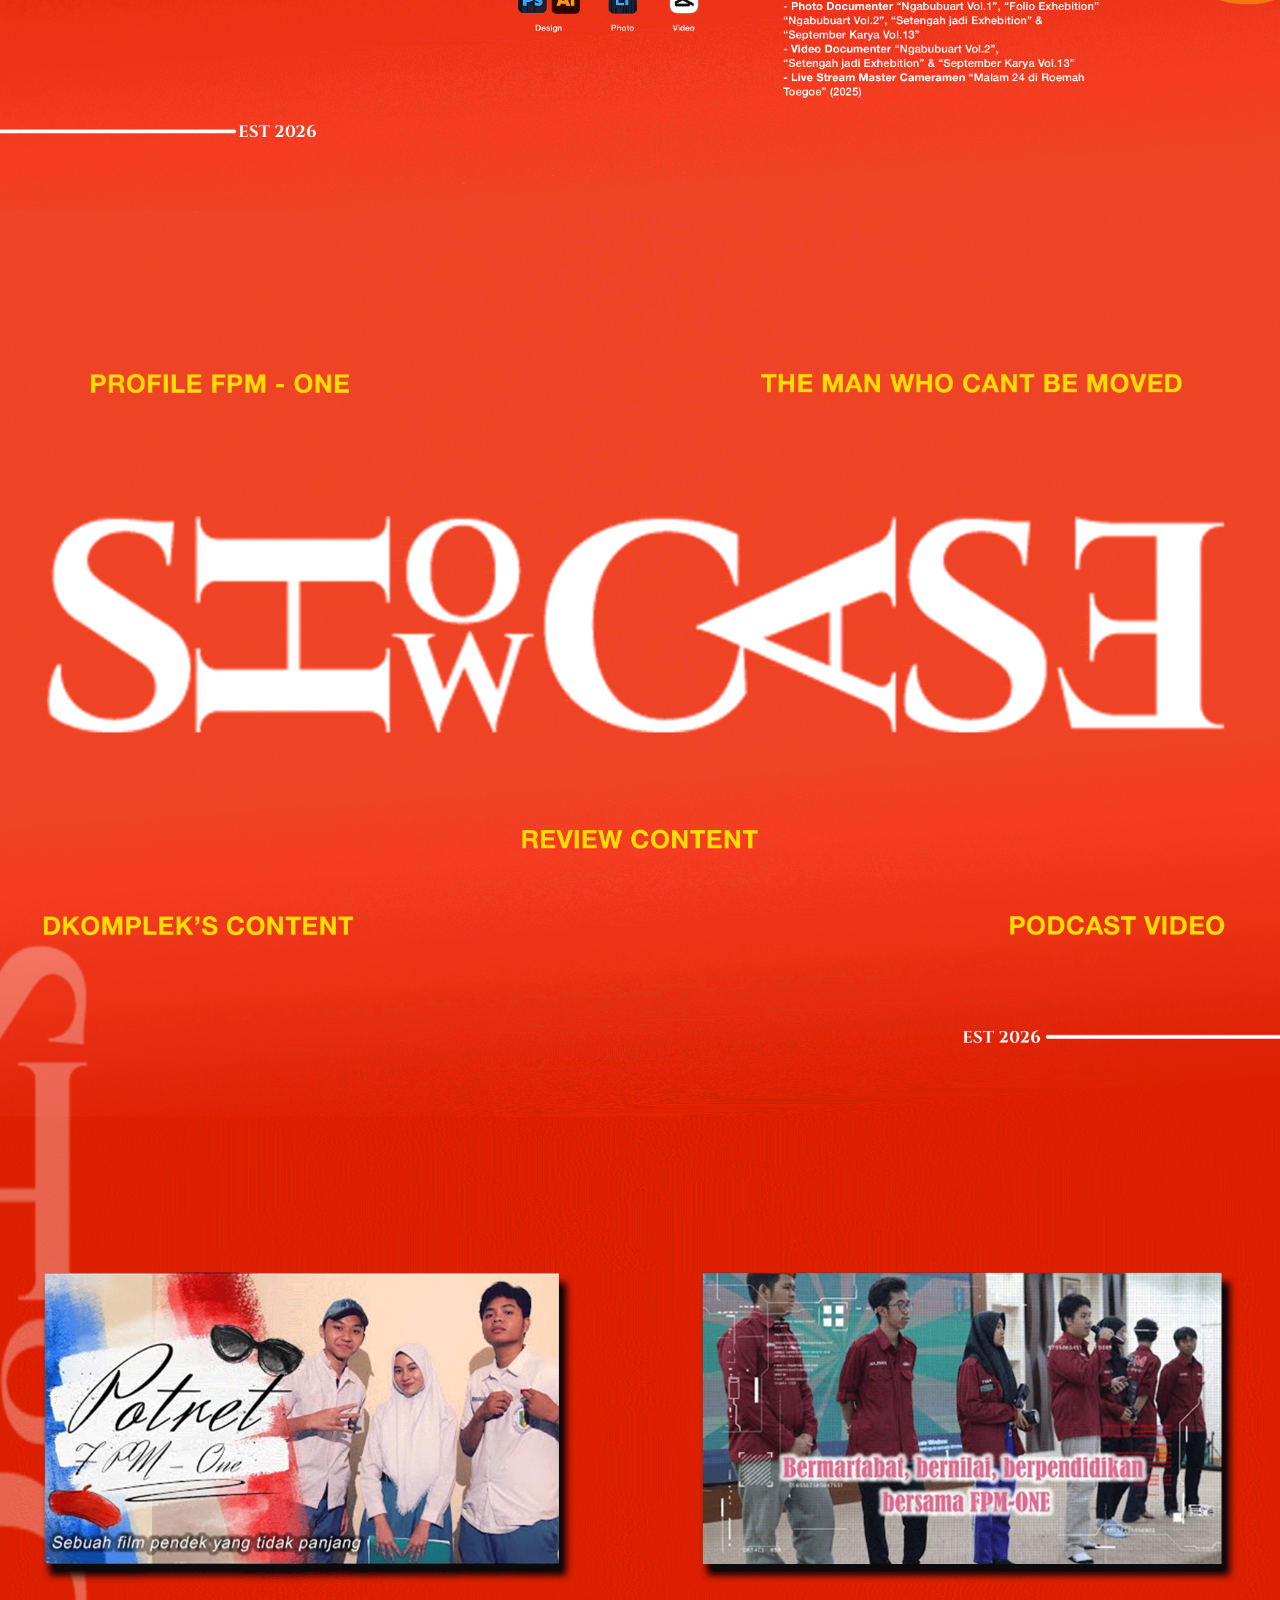
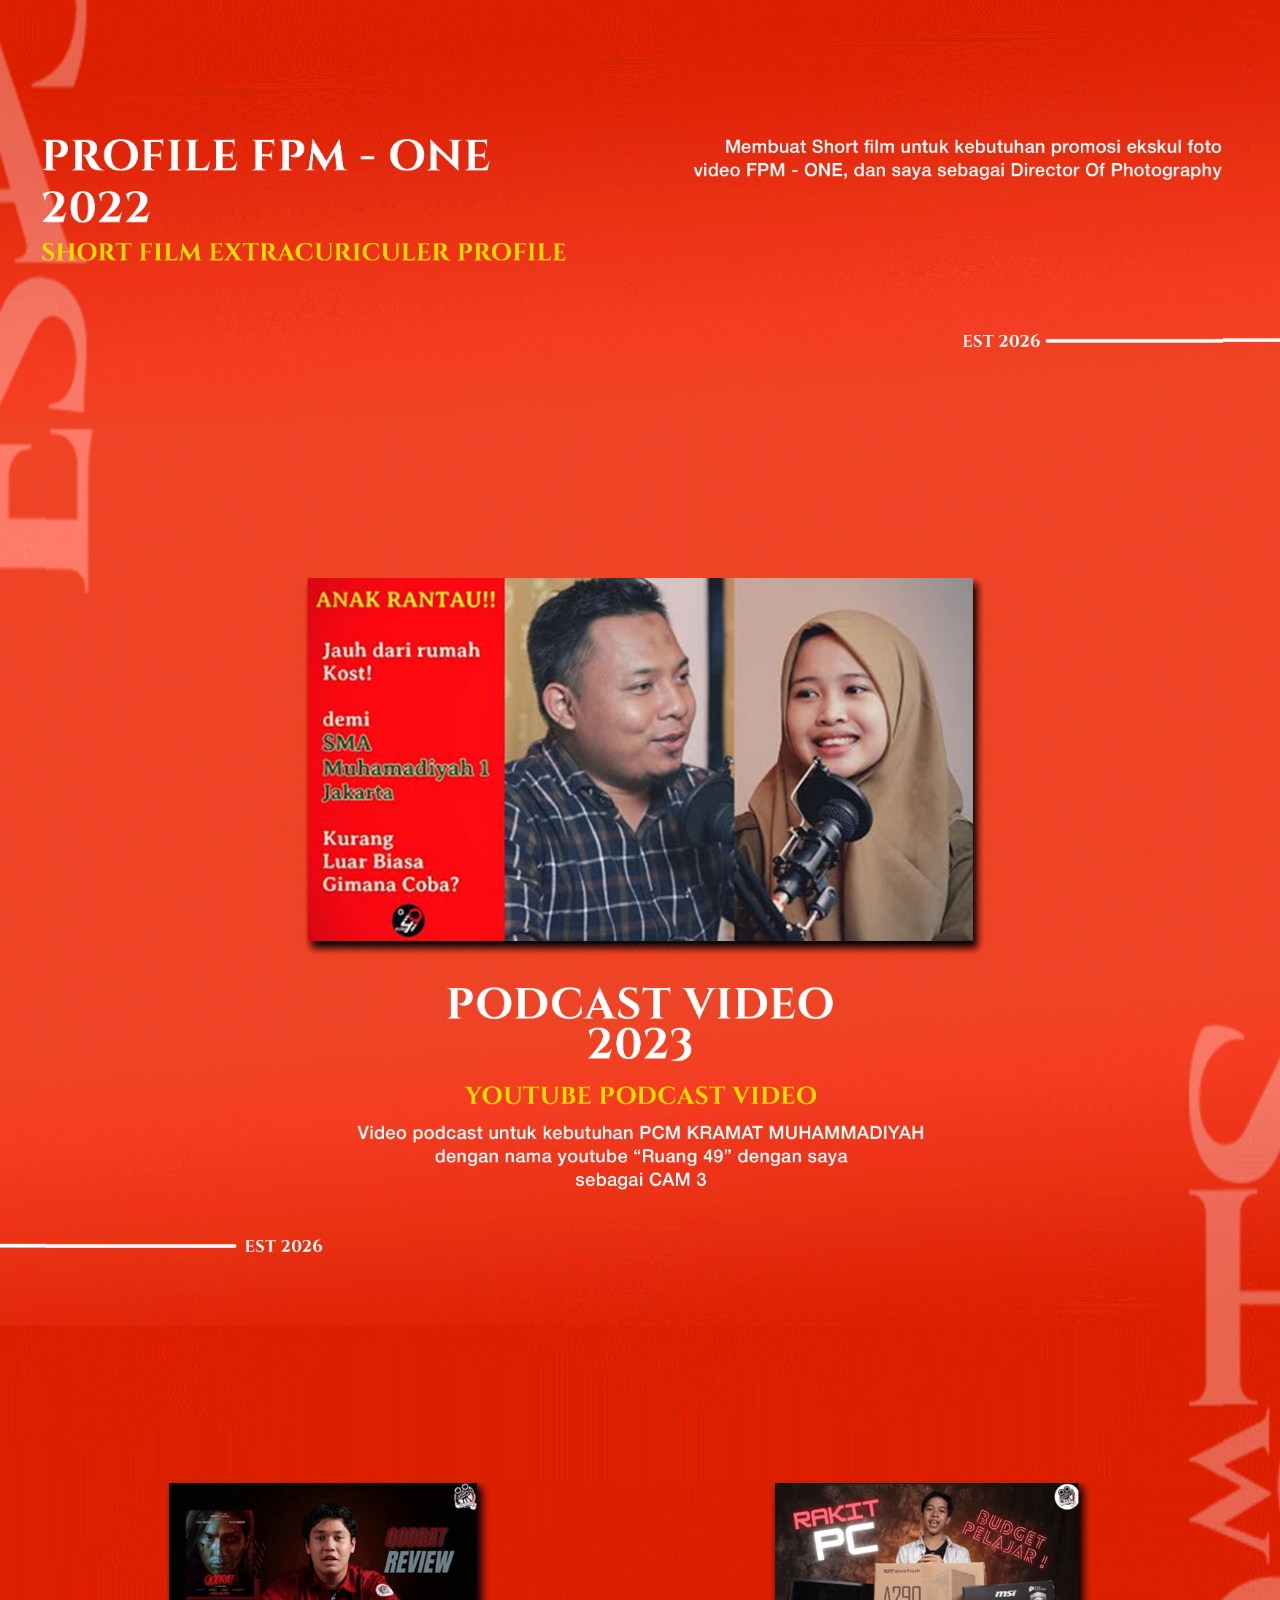
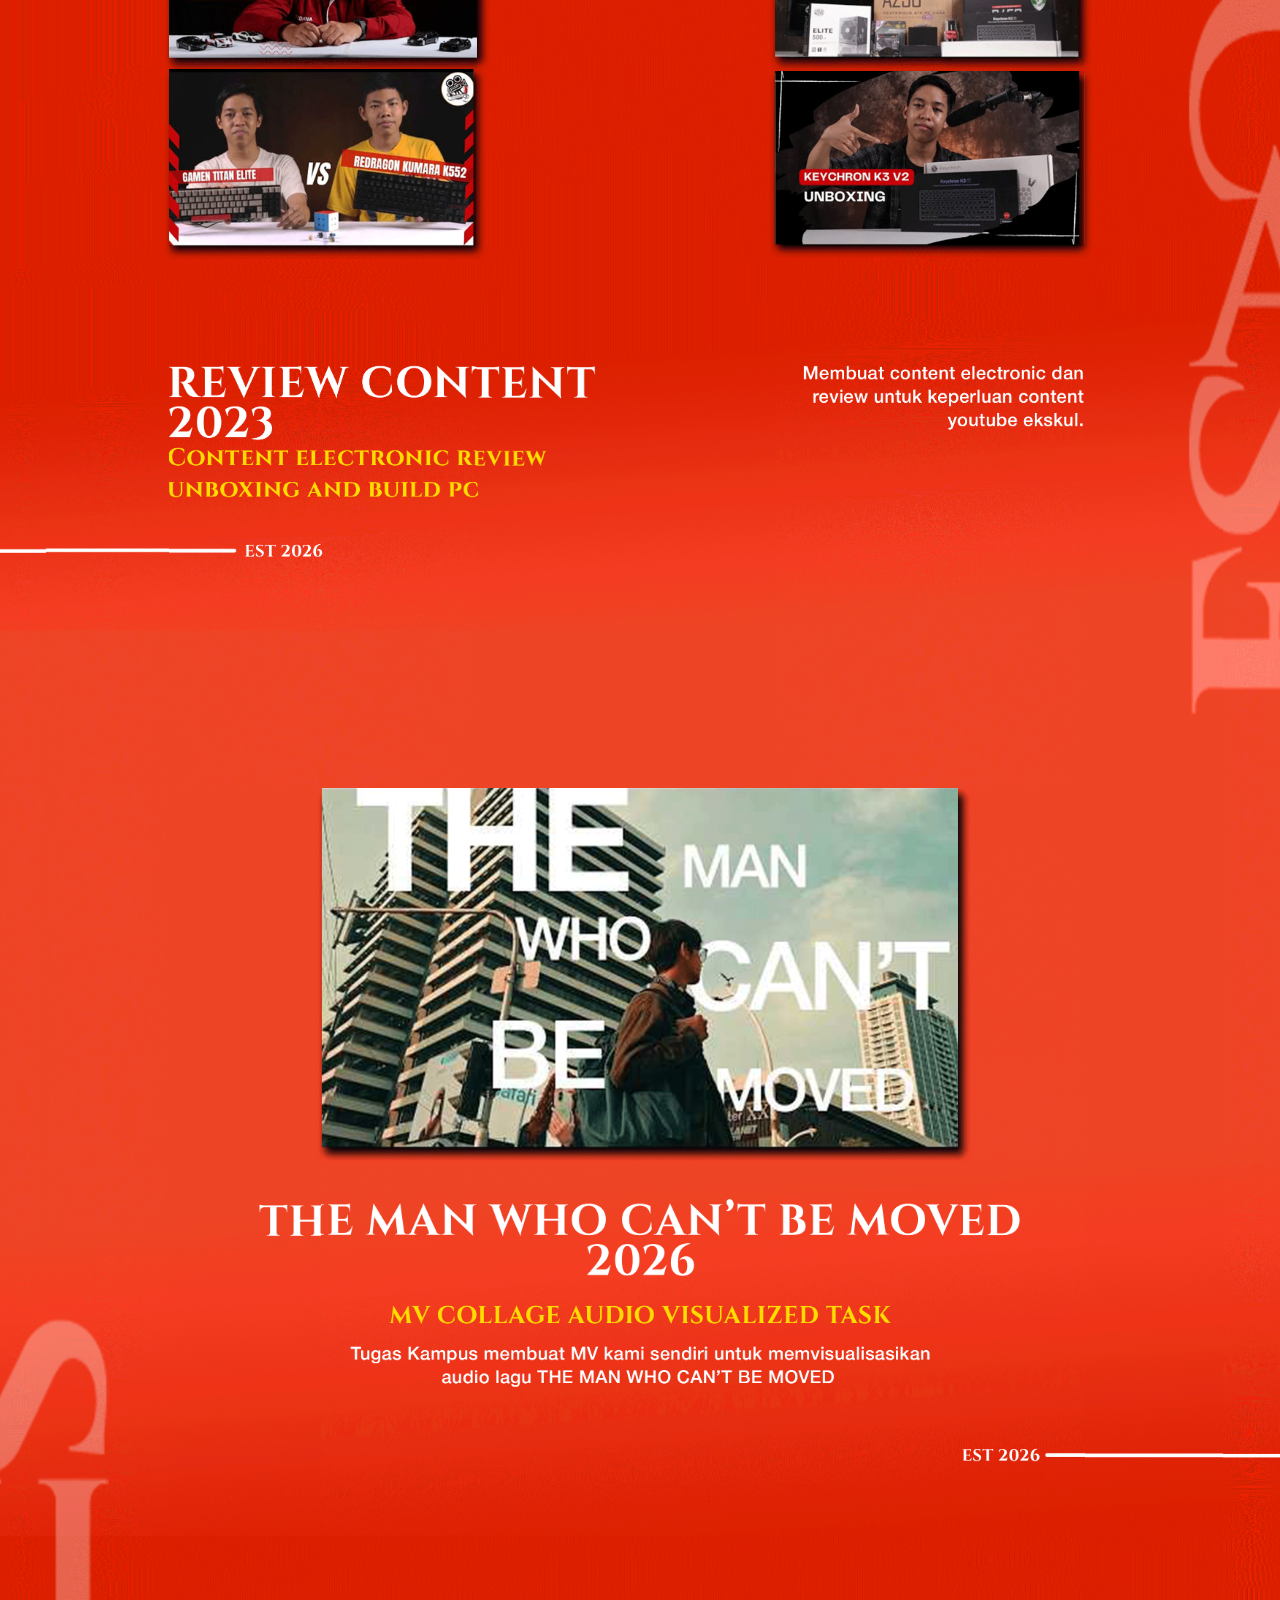
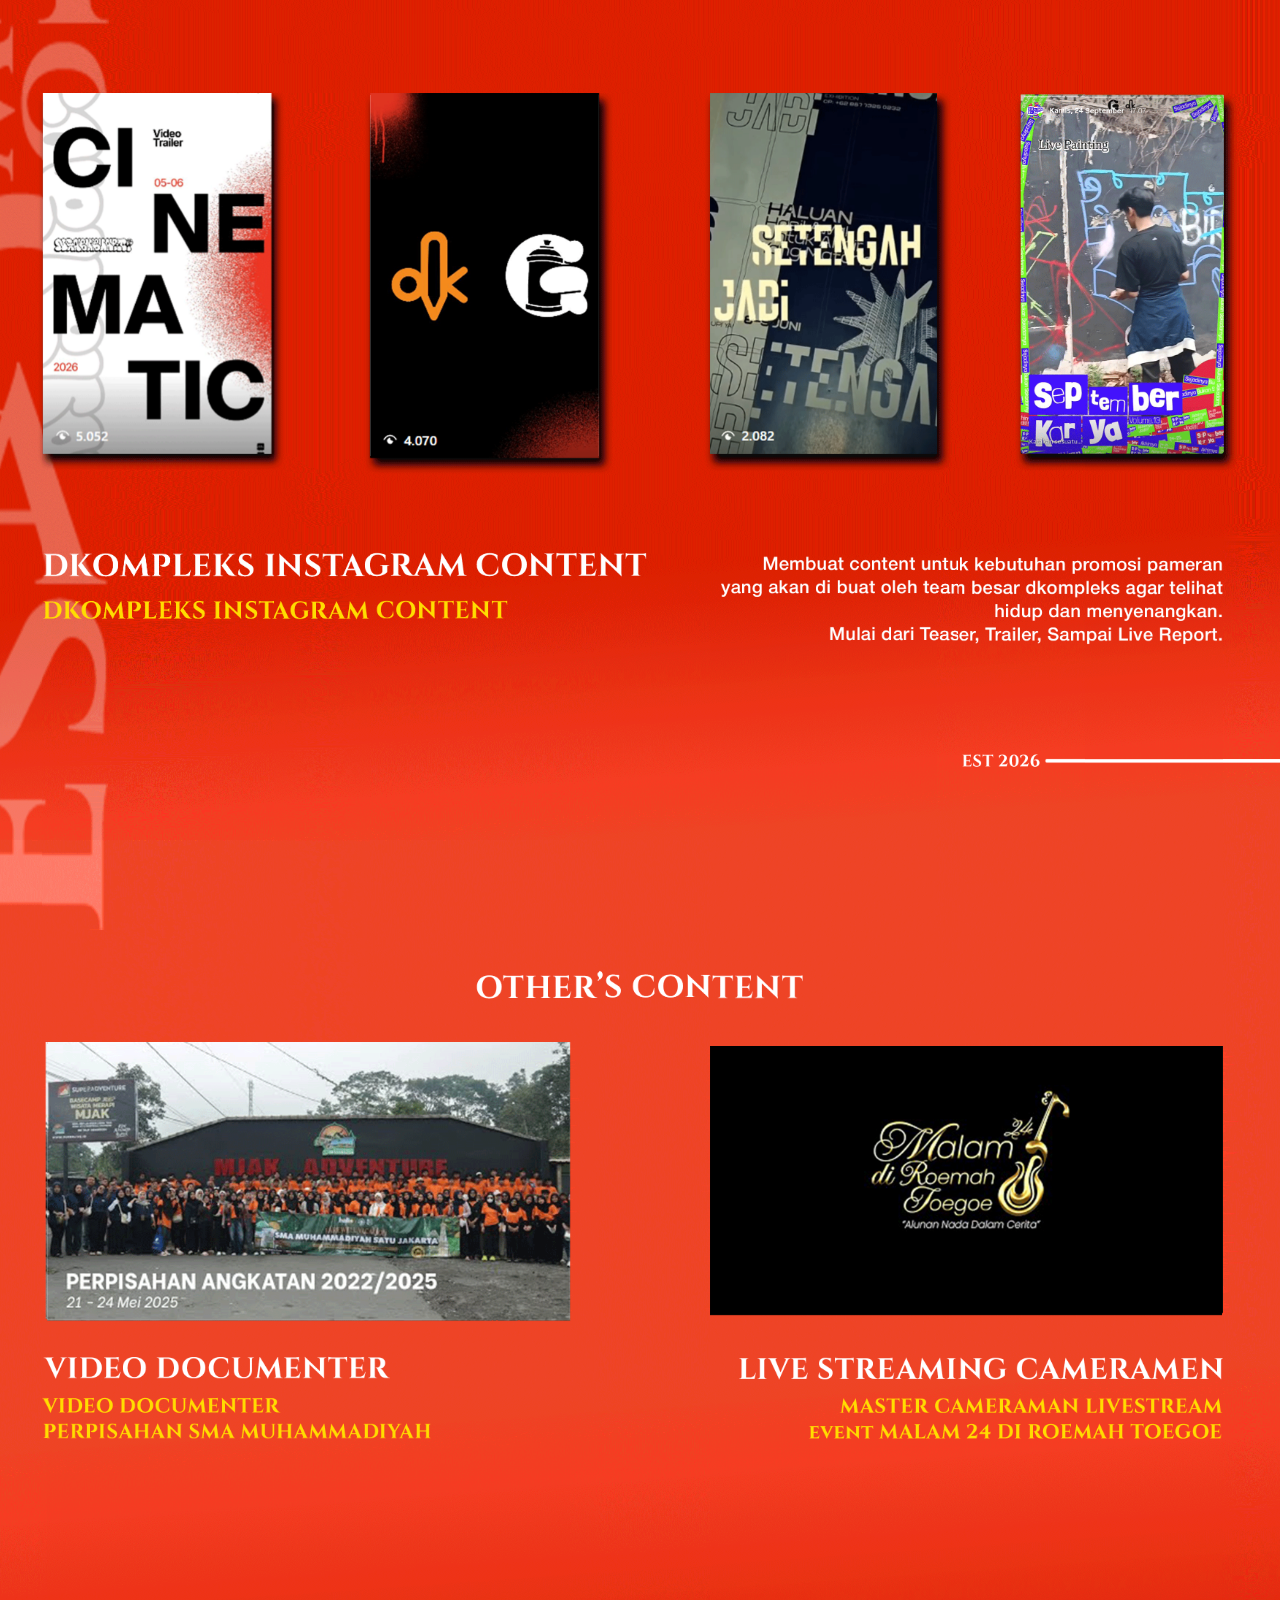
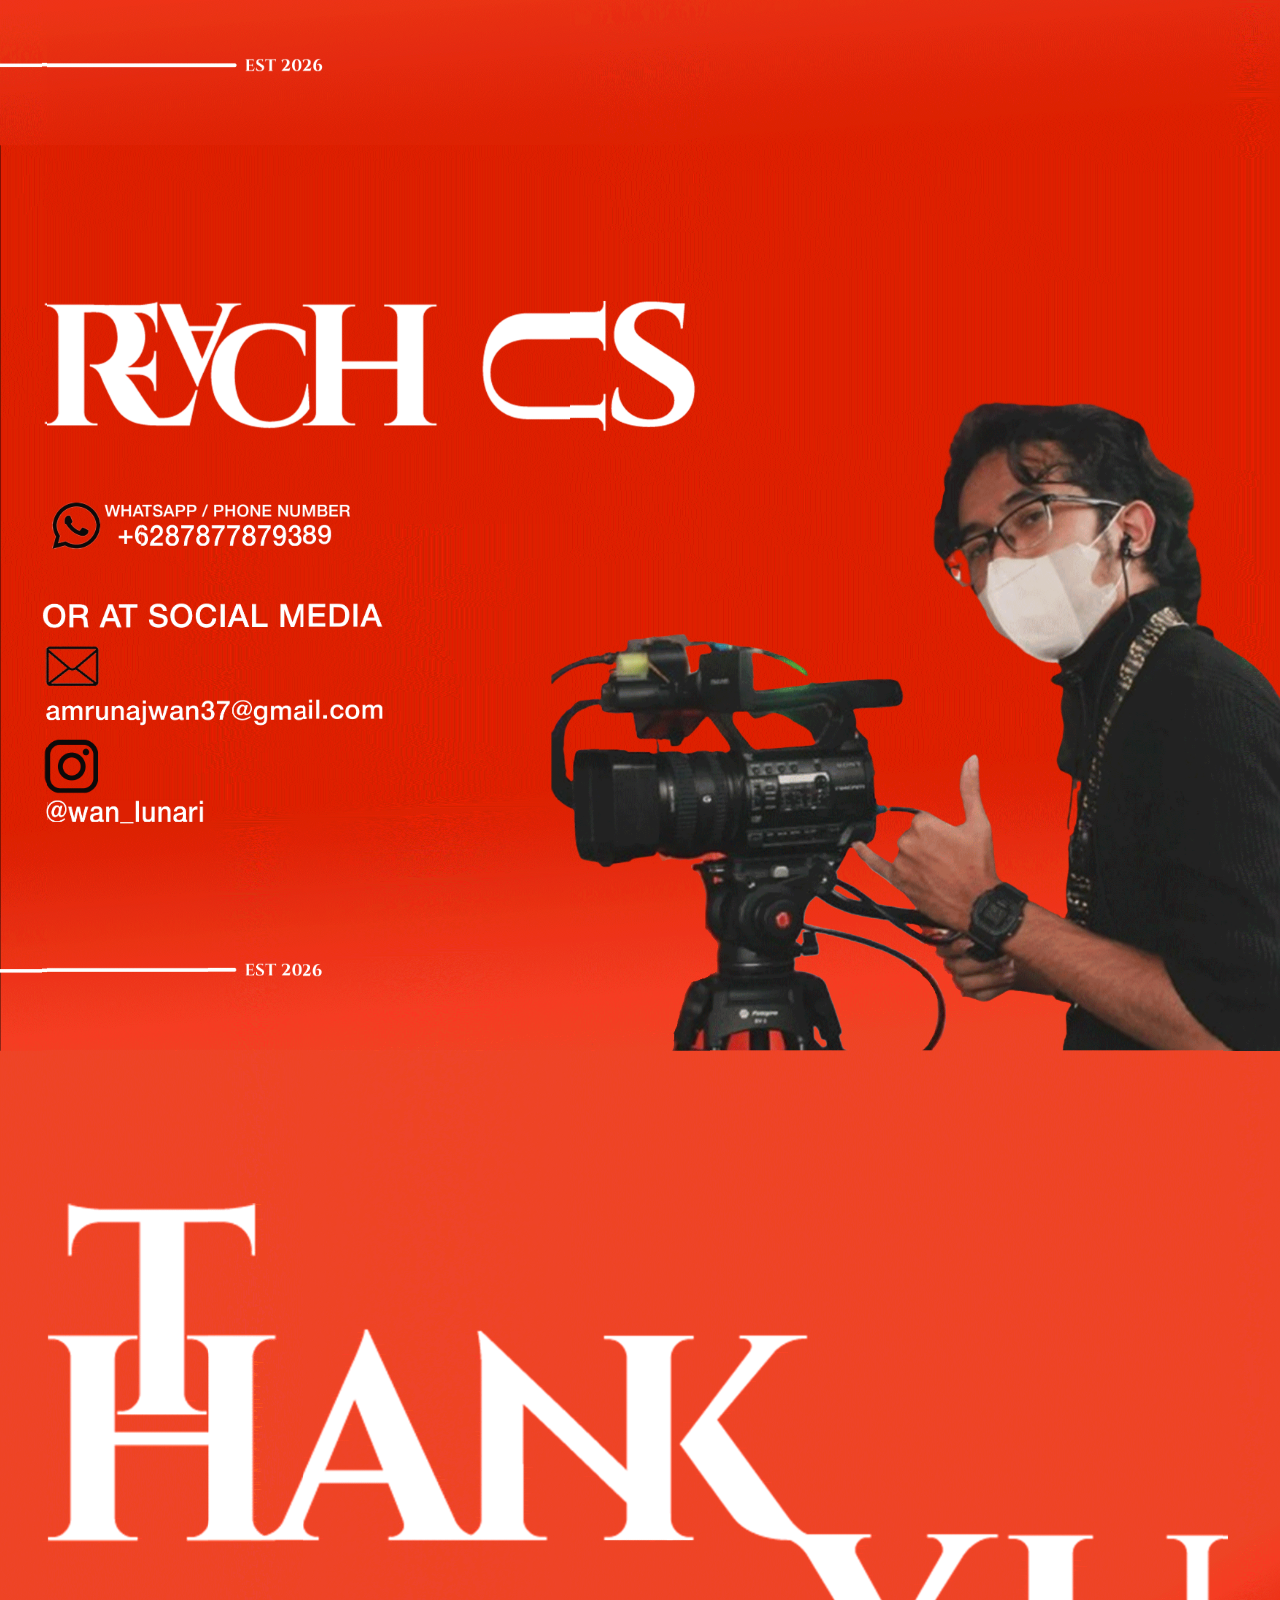
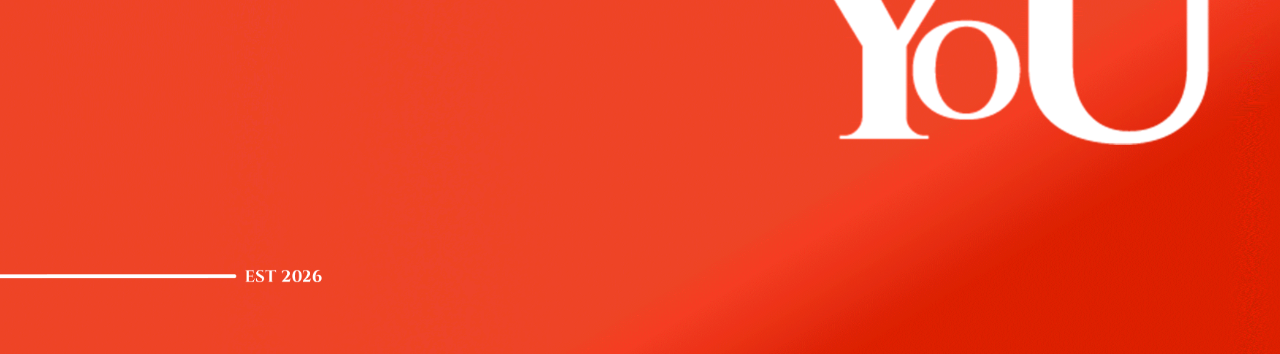
==== commit 23a59d7d: "feat: import all 75 original Drive assets and verify pixel-perfect geometry - images/ 54 slices (dim" ====
--- a/index.html
+++ b/index.html
@@ -22,7 +22,7 @@
 <meta name="twitter:description" content="Portofolio resmi Najwan Amru (Juan) — Director of Photography & Visual Designer. Showcase film pendek, podcast, music video, konten Instagram DKOMPLEKS, livestream, dan dokumentasi. Est. 2026.">
 <meta name="twitter:image" content="https://tzoppmc.github.io/portfolio-juan/images/Design-Porto-1_01.gif">
 <link rel="preload" as="image" href="images/Design-Porto-1_01.gif">
-<link rel="icon" type="image/png" href="assets/png/Artboard 1.png">
+<link rel="icon" type="image/png" href="assets/png/Artboard%201.png">
 <style>
   :root { --page-bg: #ffffff; }
   * { box-sizing: border-box; }
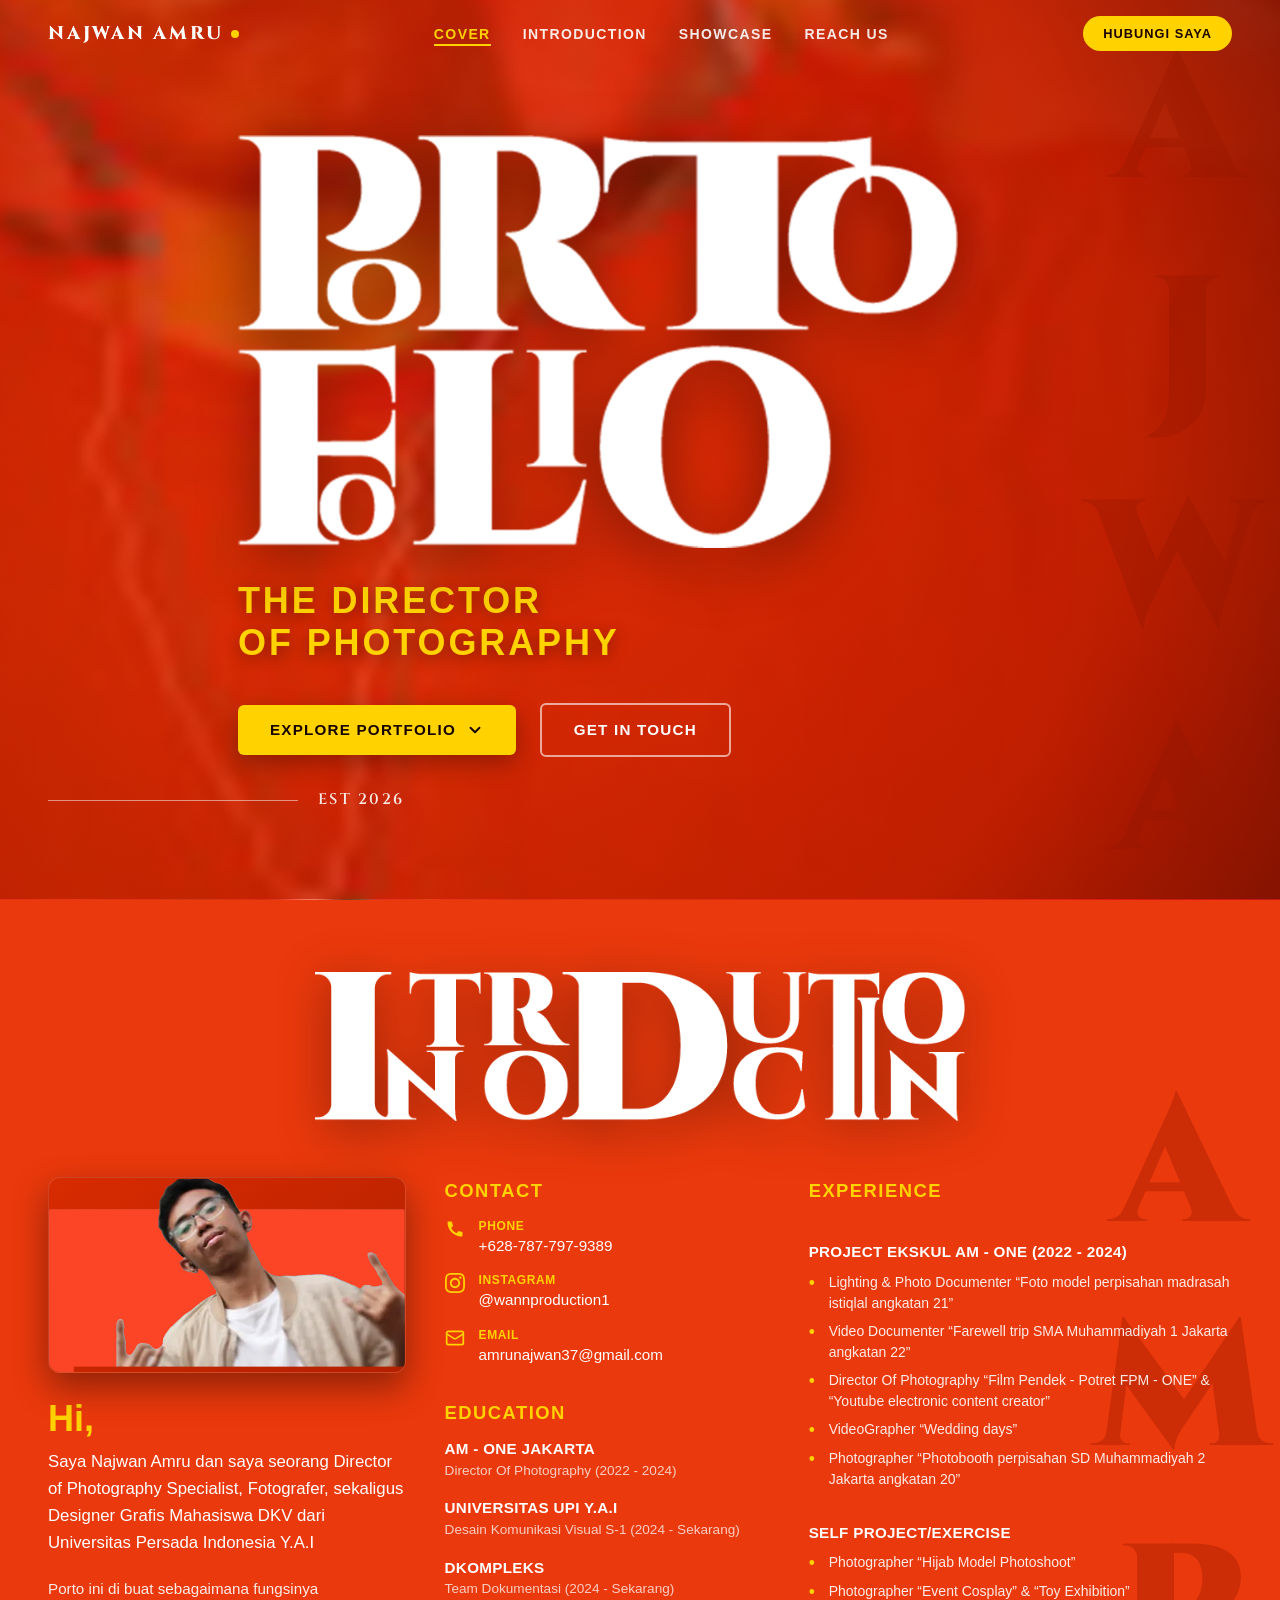
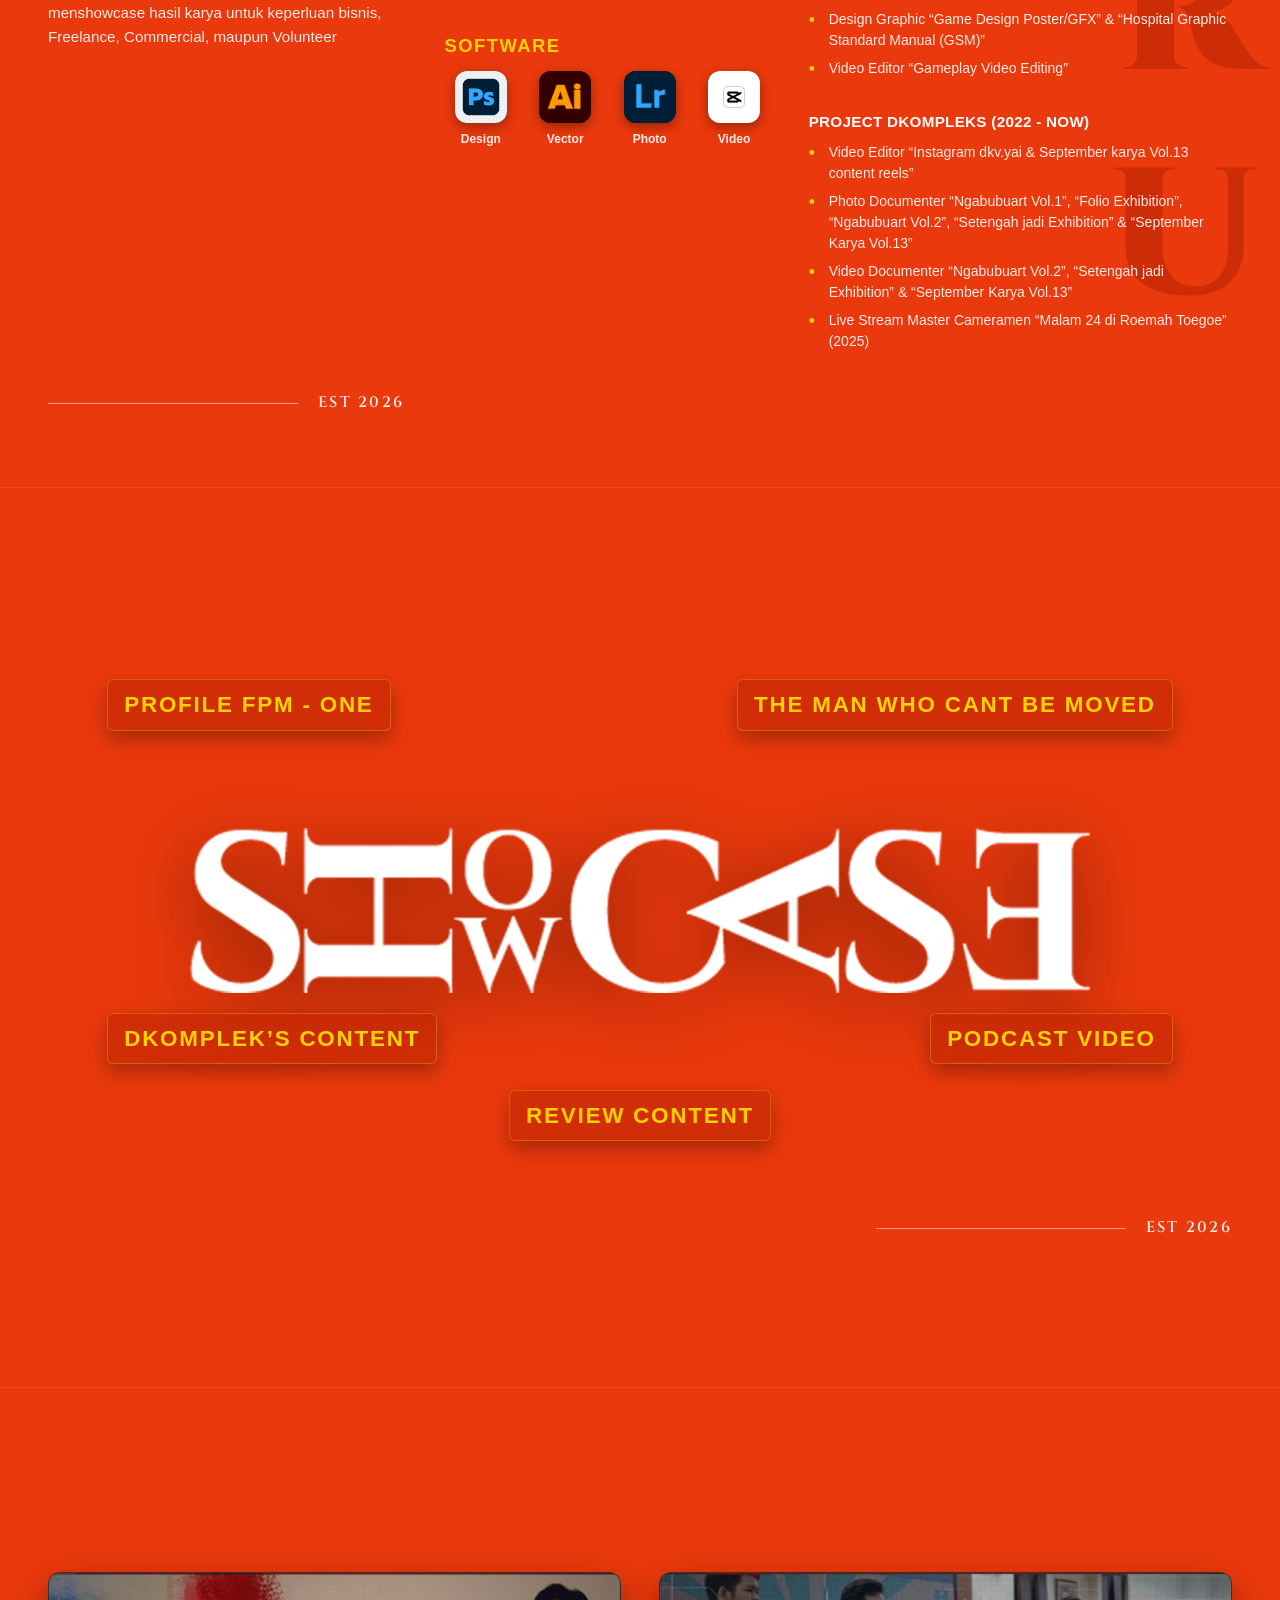
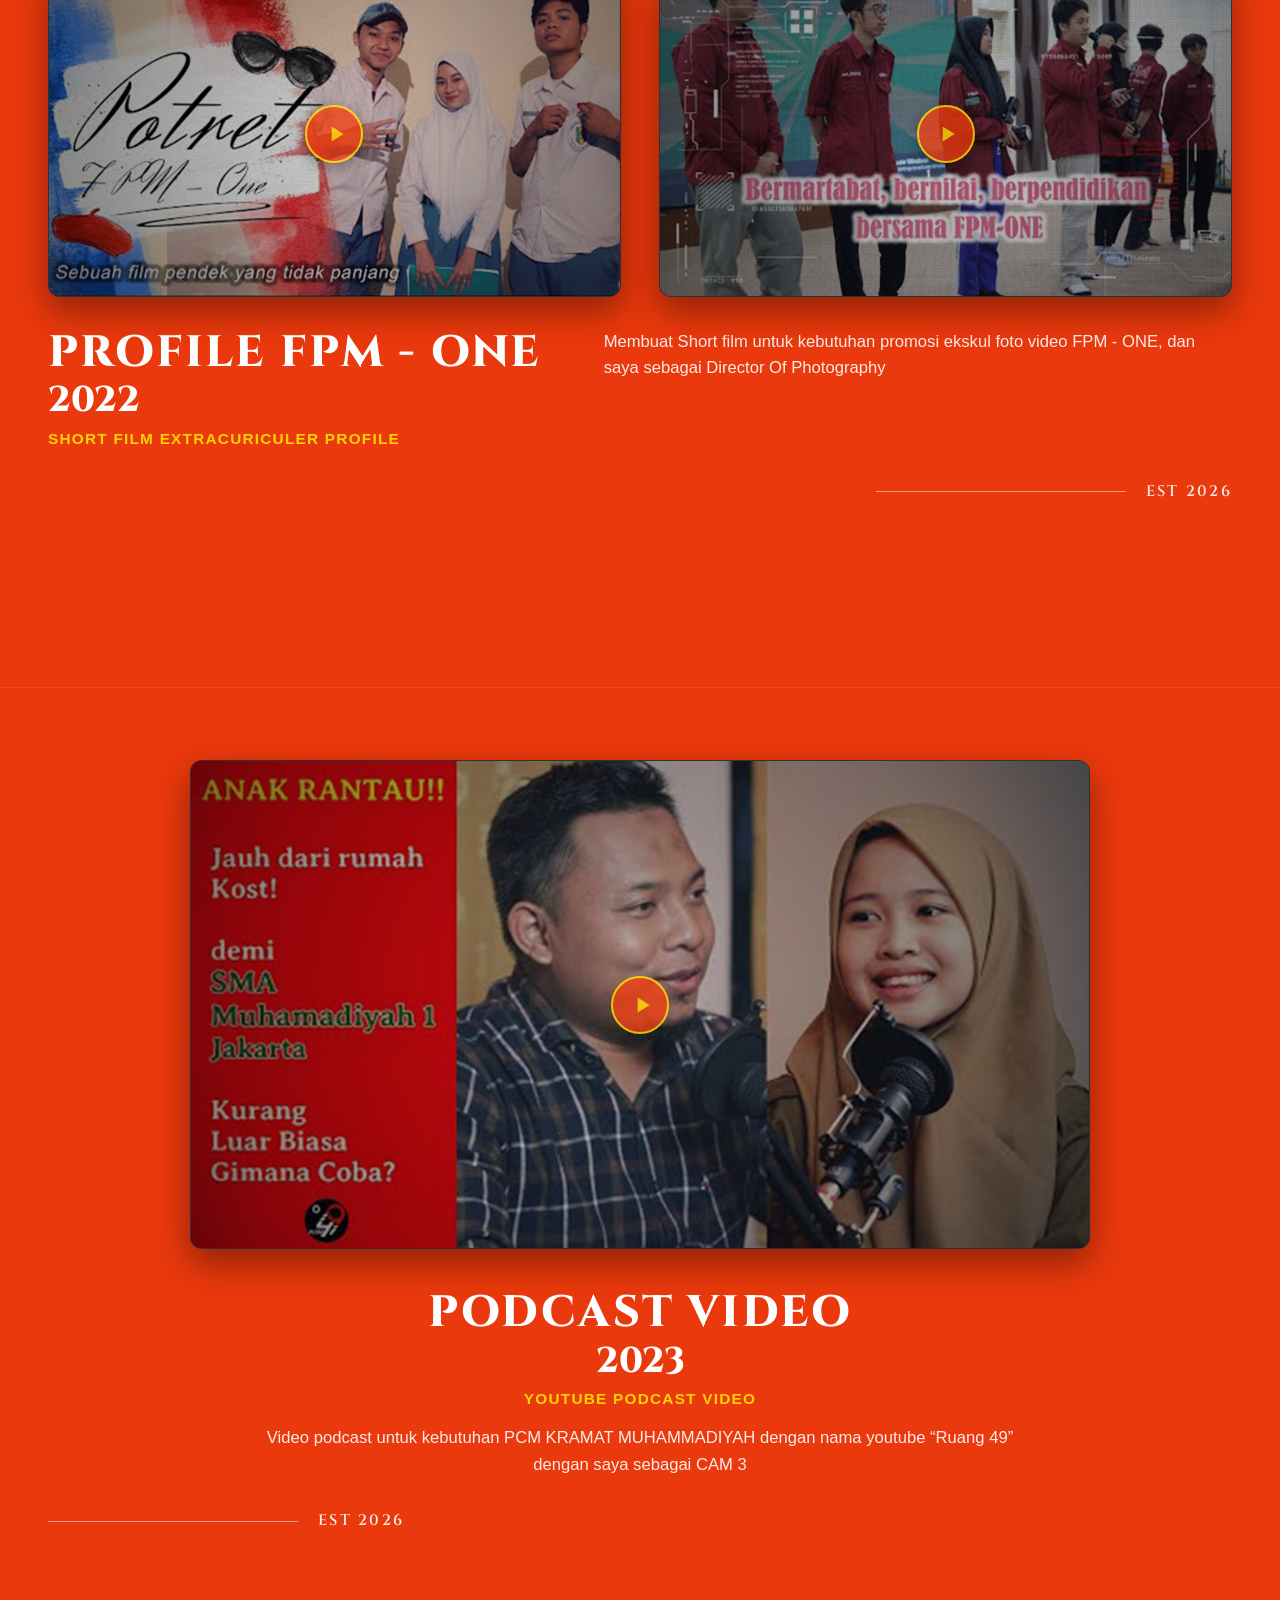
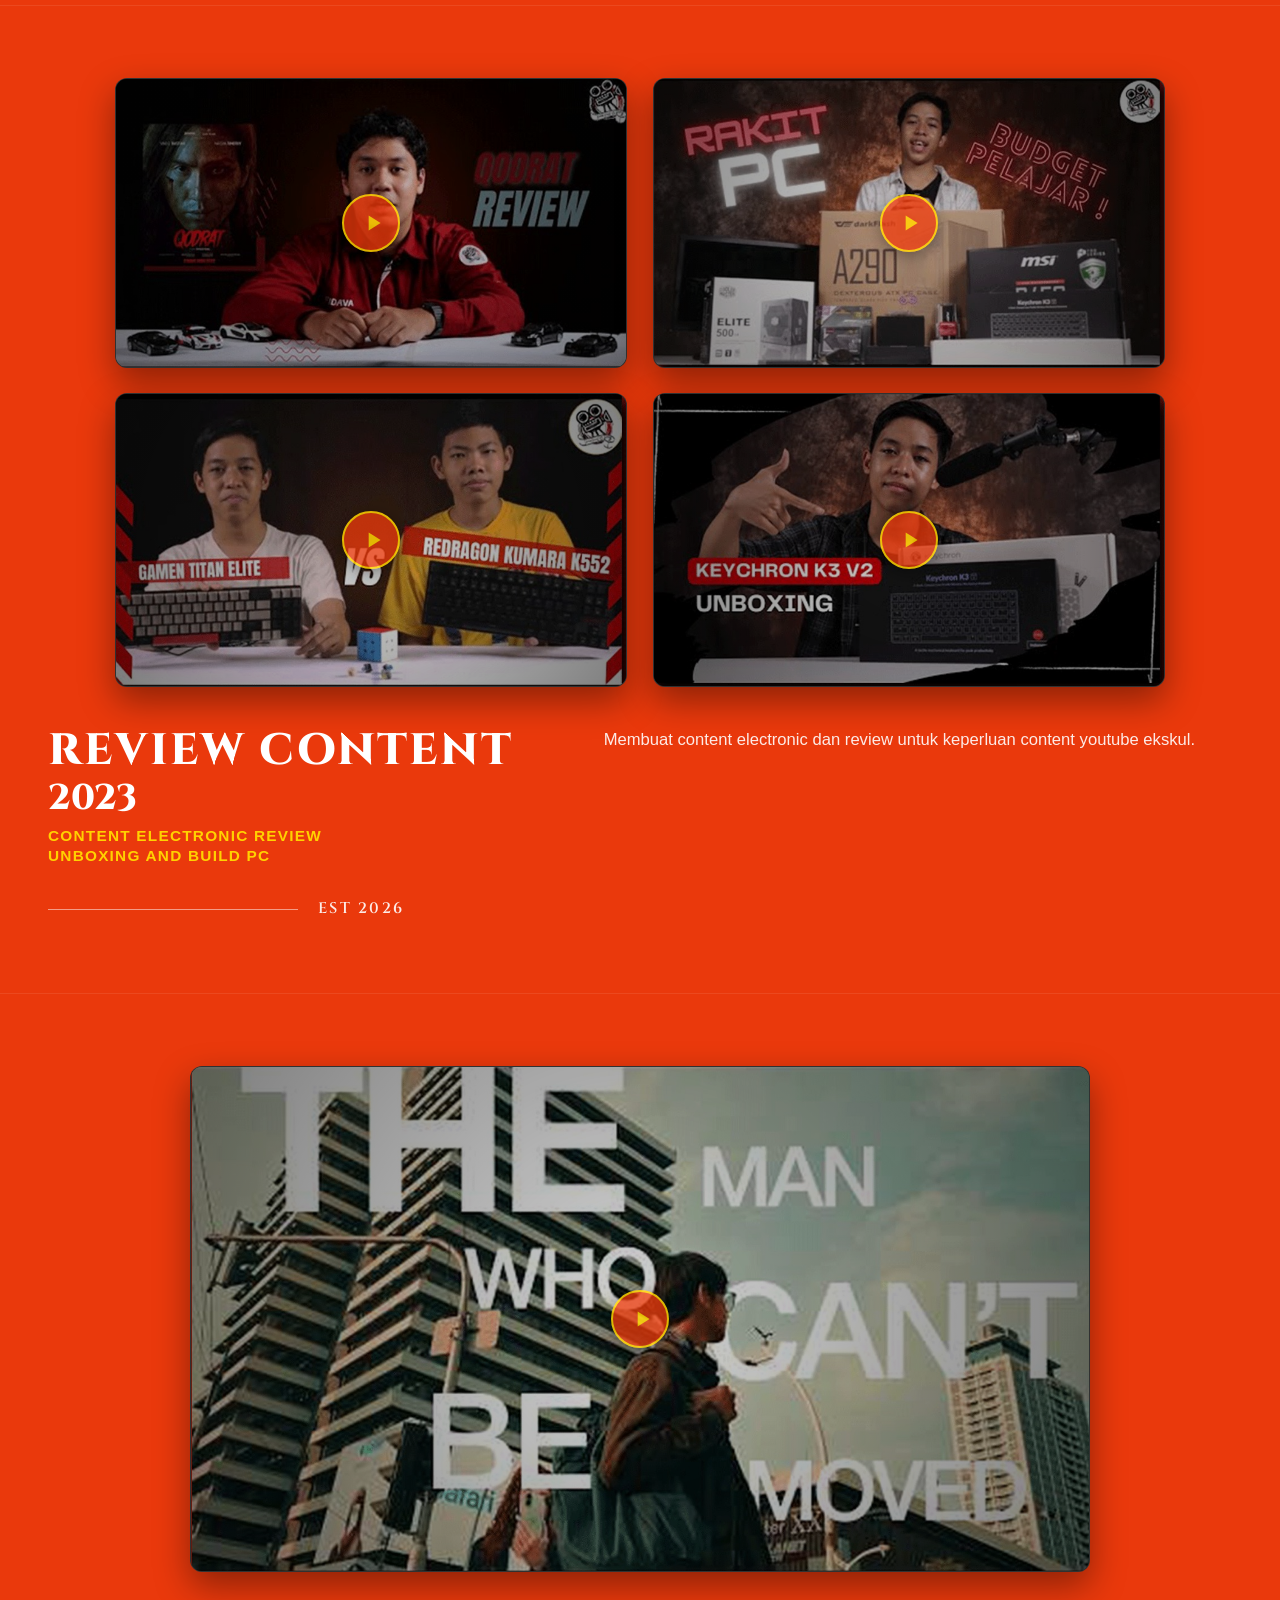
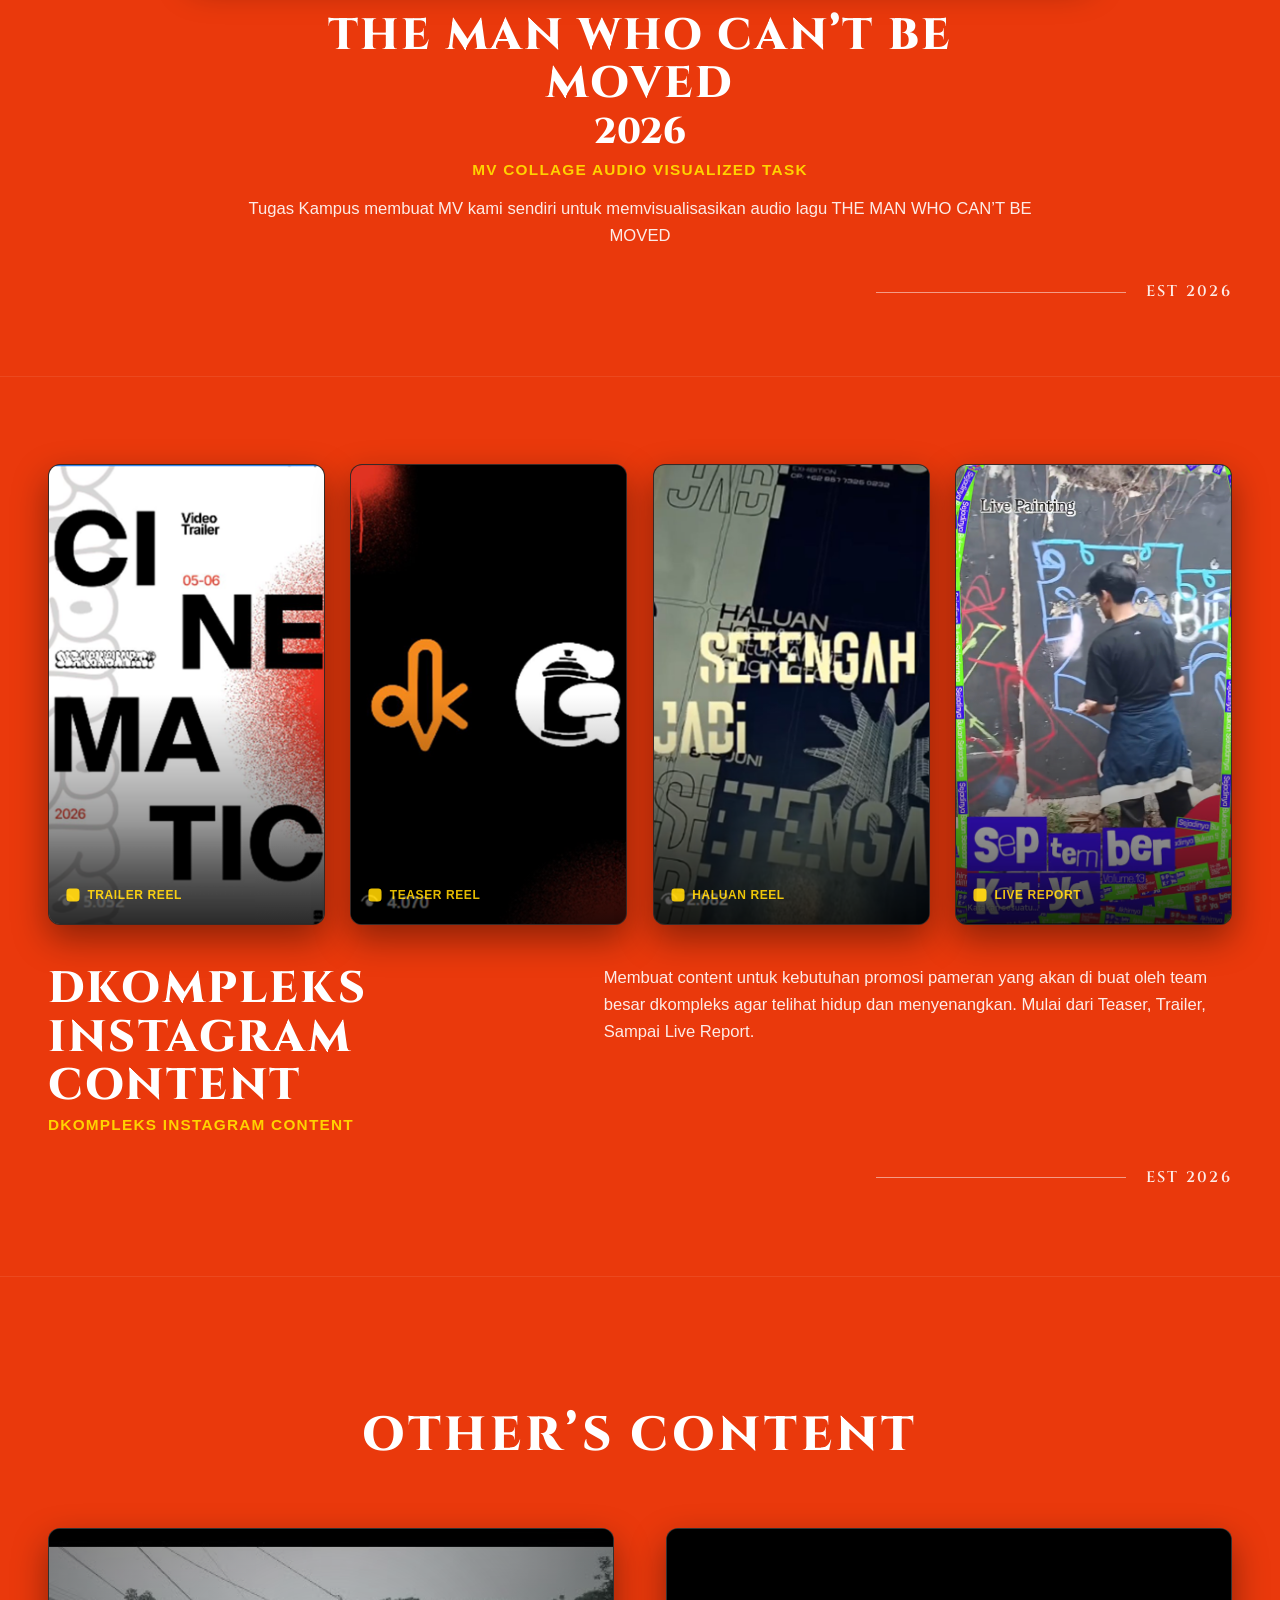
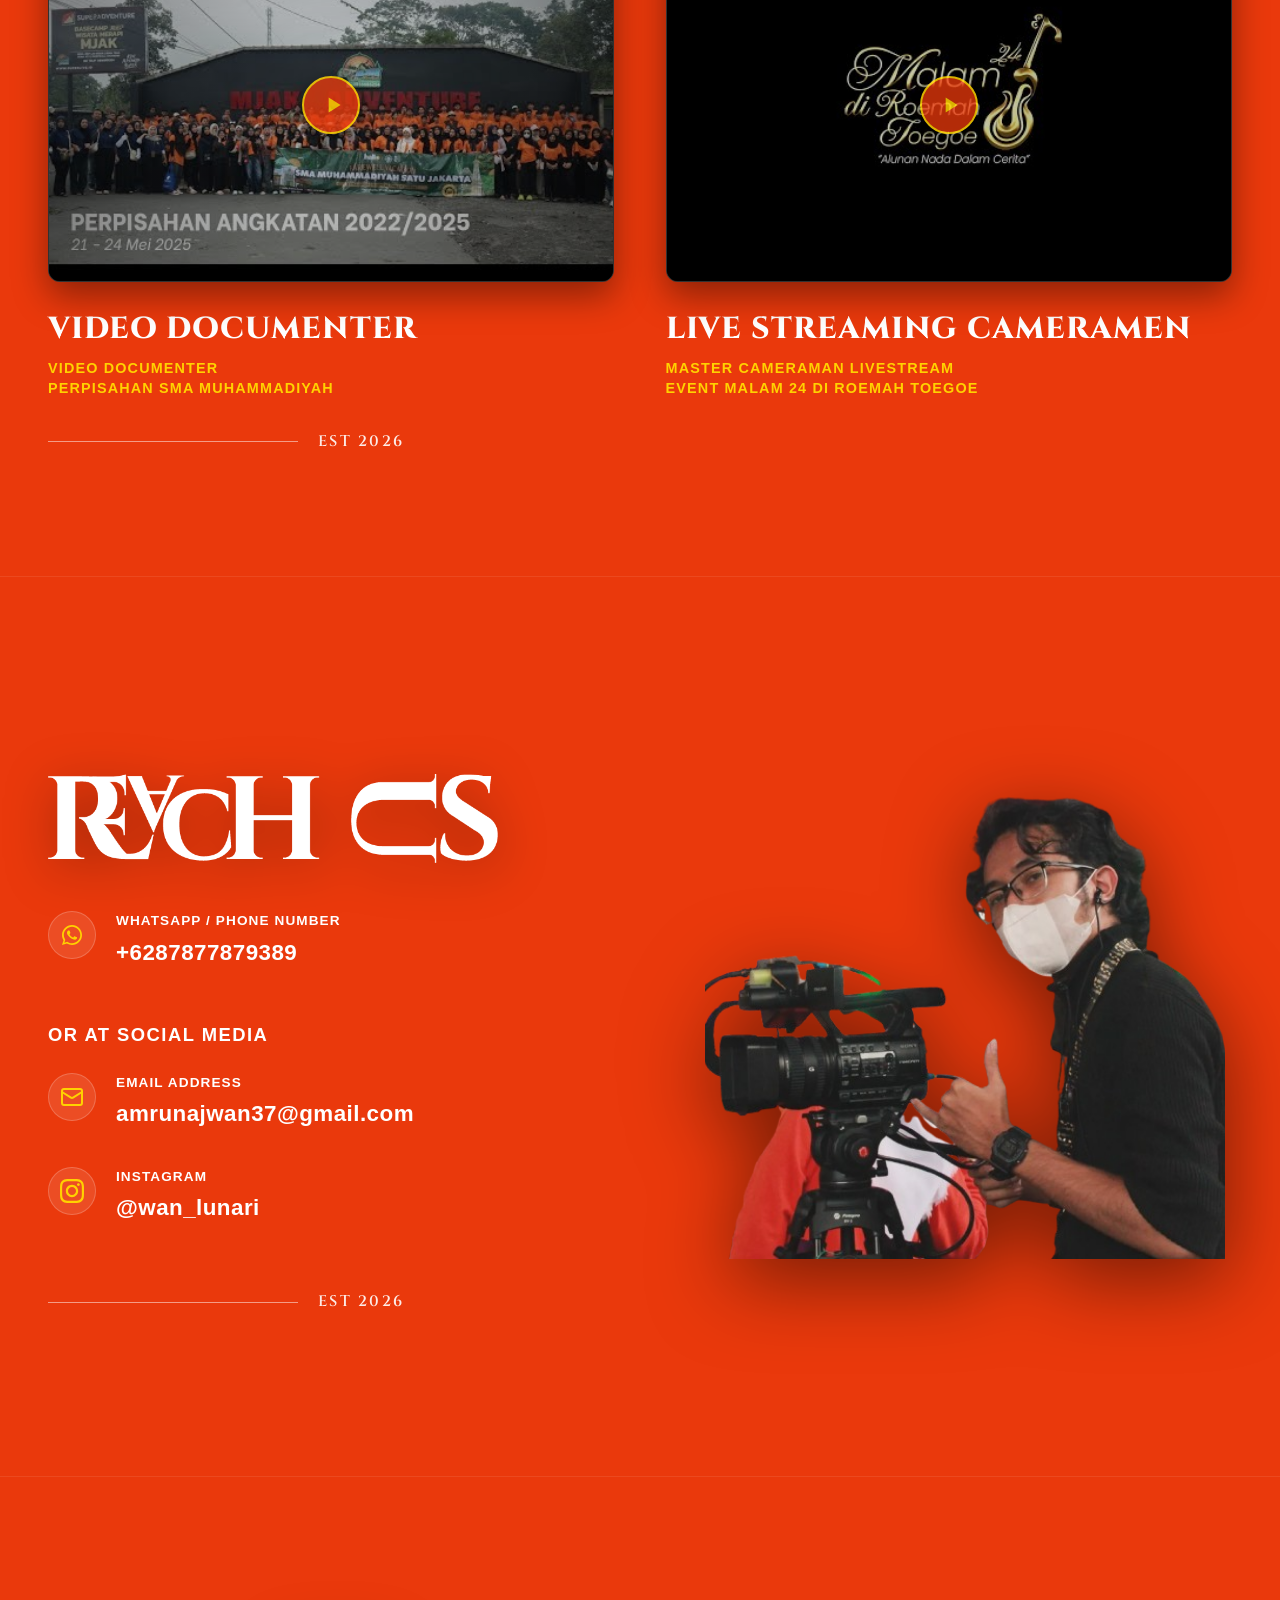
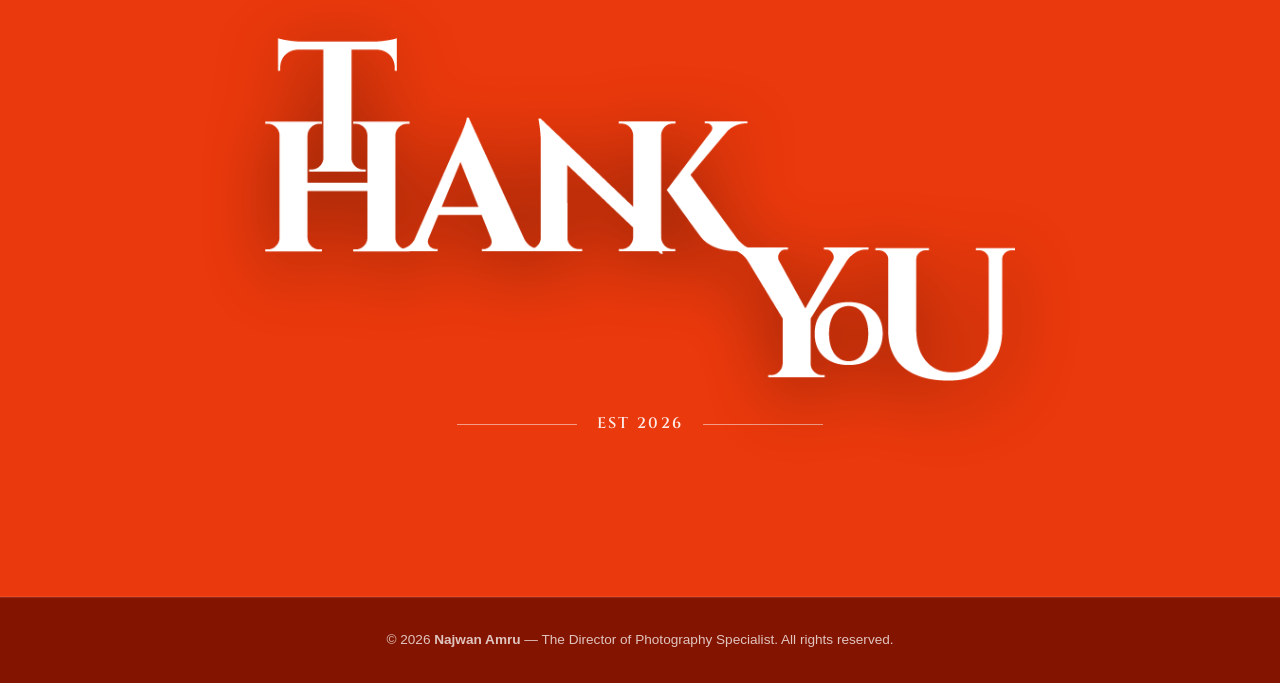
==== commit f38cf803: "Initial portfolio" ====
--- a/index.html
+++ b/index.html
@@ -1,186 +1,652 @@
 <!DOCTYPE html>
 <html lang="id">
 <head>
-<meta charset="utf-8">
-<meta name="viewport" content="width=device-width, initial-scale=1">
-<title>Najwan Amru — Director of Photography & Visual Designer Portfolio</title>
-<meta name="description" content="Portofolio resmi Najwan Amru (Juan) — Director of Photography & Visual Designer. Showcase film pendek, podcast, music video, konten Instagram DKOMPLEKS, livestream, dan dokumentasi. Est. 2026.">
-<meta name="author" content="Najwan Amru (Juan)">
-<meta name="theme-color" content="#000000">
-<link rel="canonical" href="https://tzoppmc.github.io/portfolio-juan/">
-<!-- OpenGraph -->
-<meta property="og:type" content="website">
-<meta property="og:site_name" content="Najwan Amru — Portfolio">
-<meta property="og:title" content="Najwan Amru — Director of Photography & Visual Designer Portfolio">
-<meta property="og:description" content="Portofolio resmi Najwan Amru (Juan) — Director of Photography & Visual Designer. Showcase film pendek, podcast, music video, konten Instagram DKOMPLEKS, livestream, dan dokumentasi. Est. 2026.">
-<meta property="og:url" content="https://tzoppmc.github.io/portfolio-juan/">
-<meta property="og:image" content="https://tzoppmc.github.io/portfolio-juan/images/Design-Porto-1_01.gif">
-<meta property="og:locale" content="id_ID">
-<!-- Twitter -->
-<meta name="twitter:card" content="summary_large_image">
-<meta name="twitter:title" content="Najwan Amru — Director of Photography & Visual Designer Portfolio">
-<meta name="twitter:description" content="Portofolio resmi Najwan Amru (Juan) — Director of Photography & Visual Designer. Showcase film pendek, podcast, music video, konten Instagram DKOMPLEKS, livestream, dan dokumentasi. Est. 2026.">
-<meta name="twitter:image" content="https://tzoppmc.github.io/portfolio-juan/images/Design-Porto-1_01.gif">
-<link rel="preload" as="image" href="images/Design-Porto-1_01.gif">
-<link rel="icon" type="image/png" href="assets/png/Artboard%201.png">
-<style>
-  :root { --page-bg: #ffffff; }
-  * { box-sizing: border-box; }
-  html { scroll-behavior: smooth; }
-  html, body { margin: 0; padding: 0; background: var(--page-bg); }
-  body { -webkit-text-size-adjust: 100%; }
-
-  .sr-only {
-    position: absolute; width: 1px; height: 1px; margin: -1px;
-    padding: 0; border: 0; clip: rect(0 0 0 0); overflow: hidden; white-space: nowrap;
-  }
-
-  /* ===== Proportional Absolute Canvas — geometry 1:1 with the PSD ===== */
-  .canvas {
-    position: relative;
-    width: 100%;
-    max-width: 3508px;
-    margin: 0 auto;
-    aspect-ratio: 3508 / 27281;
-    background: var(--page-bg);
-    overflow: hidden;
-  }
-  .canvas a, .canvas img { display: block; border: 0; padding: 0; margin: 0; }
-  .slice {
-    position: absolute;
-    object-fit: fill;
-    width: 100%; height: 100%;
-  }
-  a.slice { z-index: 2; }
-  a.slice img {
-    width: 100%; height: 100%;
-    transition: filter .25s ease, transform .25s ease;
-    will-change: filter;
-  }
-  a.slice:hover img, a.slice:focus-visible img {
-    filter: brightness(1.12) saturate(1.06);
-  }
-  a.slice:focus-visible {
-    outline: 3px solid #4da3ff; outline-offset: -3px; border-radius: 4px;
-  }
-  .anchor { position: absolute; width: 1px; height: 1px; }
-  @media (prefers-reduced-motion: reduce) {
-    html { scroll-behavior: auto; }
-    a.slice img { transition: none; }
-  }
-
-  /* ===== Floating quick-jump navigation (overlay only — never alters design) ===== */
-  #quicknav {
-    position: fixed; right: max(14px, env(safe-area-inset-right)); bottom: max(14px, env(safe-area-inset-bottom));
-    z-index: 50; display: flex; flex-direction: column; align-items: flex-end; gap: 8px;
-    font: 600 13px/1.2 system-ui, -apple-system, "Segoe UI", Roboto, Arial, sans-serif;
-  }
-  #qn-items {
-    display: flex; flex-direction: column; gap: 6px;
-    background: rgba(16,16,20,.92); color: #fff;
-    border: 1px solid rgba(255,255,255,.14); border-radius: 14px;
-    padding: 10px; box-shadow: 0 8px 28px rgba(0,0,0,.35);
-    backdrop-filter: blur(8px); -webkit-backdrop-filter: blur(8px);
-  }
-  #quicknav.collapsed #qn-items { display: none; }
-  #qn-items a {
-    color: #fff; text-decoration: none; padding: 7px 12px; border-radius: 9px;
-    white-space: nowrap; transition: background .2s ease;
-  }
-  #qn-items a:hover { background: rgba(255,255,255,.16); }
-  #qn-items a.pdf { color: #9ed0ff; }
-  #qn-toggle {
-    width: 44px; height: 44px; border-radius: 50%;
-    border: 1px solid rgba(255,255,255,.2); background: rgba(16,16,20,.92); color: #fff;
-    font-size: 19px; cursor: pointer; box-shadow: 0 6px 20px rgba(0,0,0,.35);
-  }
-  #qn-toggle:focus-visible, #qn-items a:focus-visible { outline: 2px solid #4da3ff; outline-offset: 2px; }
-</style>
+  <meta charset="UTF-8">
+  <meta name="viewport" content="width=device-width, initial-scale=1.0">
+  <title>Najwan Amru | The Director of Photography — Portfolio</title>
+  <meta name="description" content="Portfolio Najwan Amru — Director of Photography Specialist, Fotografer, dan Desainer Grafis Mahasiswa DKV Universitas Persada Indonesia Y.A.I. Showcase karya film pendek, podcast video, electronic review, dan konten dokumentasi.">
+  <meta name="author" content="Najwan Amru">
+
+  <!-- Open Graph / Meta Social -->
+  <meta property="og:type" content="website">
+  <meta property="og:title" content="Najwan Amru | The Director of Photography">
+  <meta property="og:description" content="Showcase karya videografi, dokumenter, dan creative media oleh Najwan Amru.">
+  <meta property="og:image" content="assets/img/hero_bg.webp">
+
+  <!-- Favicon -->
+  <link rel="icon" type="image/png" href="assets/img/favicon.png">
+
+  <!-- Google Fonts: Cinzel -->
+  <link rel="preconnect" href="https://fonts.googleapis.com">
+  <link rel="preconnect" href="https://fonts.gstatic.com" crossorigin>
+  <link href="https://fonts.googleapis.com/css2?family=Cinzel:wght@600;700;800;900&display=swap" rel="stylesheet">
+
+  <!-- Main Stylesheet -->
+  <link rel="stylesheet" href="css/style.css">
 </head>
 <body>
-<h1 class="sr-only">Najwan Amru — Director of Photography &amp; Visual Designer (Est. 2026). Portofolio karya: film pendek, podcast, music video, konten Instagram DKOMPLEKS, livestream, dan dokumentasi.</h1>
-
-<main class="canvas" id="top" aria-label="Portofolio Najwan Amru — desain 1:1 Design Porto 1">
-  <span class="anchor" id="showcase" style="top:28.851582%" aria-hidden="true"></span>
-  <span class="anchor" id="dkompleks" style="top:65.228547%" aria-hidden="true"></span>
-  <span class="anchor" id="live" style="top:74.766321%" aria-hidden="true"></span>
-  <span class="anchor" id="kontak" style="top:85.627360%" aria-hidden="true"></span>
-  <img class="slice" src="images/Design-Porto-1_01.gif" alt="Sampul portofolio: THE DIRECTOR OF PHOTOGRAPHY — NAJWAN AMRU EST 2026, beserta bagian Hi / Intro, Contact, Experience, Education, dan Software (Adobe Photoshop, Illustrator, Lightroom, Premiere Pro, After Effects)" decoding="async" width="3507" height="7871" style="left:0.000000%;top:0.000000%;width:calc(99.971494% + 0.02%);height:calc(28.851582% + 0.02%)">
-  <img class="slice" src="images/Design-Porto-1_02.gif" alt="" aria-hidden="true" decoding="async" width="125" height="9924" style="left:0.000000%;top:28.851582%;width:calc(3.563284% + 0.02%);height:calc(36.376966% + 0.02%)">
-  <a class="slice" href="https://youtu.be/0FtWLJWL70k?si=5AjqK1145sWnxaZn" target="_blank" rel="noopener noreferrer" aria-label="Tonton di YouTube: Profil — FPM-ONE Short Film"><img class="slice" src="images/Design-Porto-1_03.gif" alt="Tonton di YouTube: Profil — FPM-ONE Short Film" decoding="async" width="1405" height="795" style="left:3.563284%;top:28.851582%;width:calc(40.051311% + 0.02%);height:calc(2.914116% + 0.02%)"></a>
-  <img class="slice" src="images/Design-Porto-1_04.gif" alt="" aria-hidden="true" decoding="async" width="393" height="2484" style="left:43.614595%;top:28.851582%;width:calc(11.202965% + 0.02%);height:calc(9.105238% + 0.02%)">
-  <a class="slice" href="https://youtu.be/Z2BtMB00tzA?si=bmbcwC8UQ5wWSc7P" target="_blank" rel="noopener noreferrer" aria-label="Tonton di YouTube: Podcast Video Ruang 49"><img class="slice" src="images/Design-Porto-1_03-06.gif" alt="Tonton di YouTube: Podcast Video Ruang 49" decoding="async" width="1429" height="795" style="left:54.817560%;top:28.851582%;width:calc(40.735462% + 0.02%);height:calc(2.914116% + 0.02%)"></a>
-  <img class="slice" src="images/Design-Porto-1_06.gif" alt="" aria-hidden="true" decoding="async" width="155" height="19409" style="left:95.553022%;top:28.851582%;width:calc(4.418472% + 0.02%);height:calc(71.144753% + 0.02%)">
-  <img class="slice" src="images/Design-Porto-1_07.gif" alt="Keterangan proyek FPM-ONE Short Film: peran, peralatan, dan deskripsi produksi" loading="lazy" decoding="async" width="1405" height="1689" style="left:3.563284%;top:31.765698%;width:calc(40.051311% + 0.02%);height:calc(6.191122% + 0.02%)">
-  <img class="slice" src="images/Design-Porto-1_08.gif" alt="Keterangan proyek Podcast Ruang 49: peran, peralatan, dan deskripsi produksi" loading="lazy" decoding="async" width="1429" height="1689" style="left:54.817560%;top:31.765698%;width:calc(40.735462% + 0.02%);height:calc(6.191122% + 0.02%)">
-  <img class="slice" src="images/Design-Porto-1_09.gif" alt="" aria-hidden="true" loading="lazy" decoding="async" width="719" height="2480" style="left:3.563284%;top:37.956820%;width:calc(20.496009% + 0.02%);height:calc(9.090576% + 0.02%)">
-  <a class="slice" href="https://youtu.be/C_UndgZ5doM?si=pBMNlbqdfCNxzRbn" target="_blank" rel="noopener noreferrer" aria-label="Tonton di YouTube: Review Content Electronic"><img class="slice" src="images/Design-Porto-1_10.jpg" alt="Tonton di YouTube: Review Content Electronic" loading="lazy" decoding="async" width="1821" height="988" style="left:24.059293%;top:37.956820%;width:calc(51.909920% + 0.02%);height:calc(3.621568% + 0.02%)"></a>
-  <img class="slice" src="images/Design-Porto-1_11.gif" alt="" aria-hidden="true" loading="lazy" decoding="async" width="687" height="2480" style="left:75.969213%;top:37.956820%;width:calc(19.583808% + 0.02%);height:calc(9.090576% + 0.02%)">
-  <img class="slice" src="images/Design-Porto-1_12.gif" alt="Keterangan proyek Review Content Electronic dan daftar video di bawahnya" loading="lazy" decoding="async" width="1821" height="1492" style="left:24.059293%;top:41.578388%;width:calc(51.909920% + 0.02%);height:calc(5.469008% + 0.02%)">
-  <img class="slice" src="images/Design-Porto-1_13.gif" alt="" aria-hidden="true" loading="lazy" decoding="async" width="339" height="4960" style="left:3.563284%;top:47.047396%;width:calc(9.663626% + 0.02%);height:calc(18.181152% + 0.02%)">
-  <a class="slice" href="https://youtu.be/Bk_ZNLWwW70?si=ITPXIL8eaKDdUdfE" target="_blank" rel="noopener noreferrer" aria-label="Tonton di YouTube: video produksi konten (showcase proyek)"><img class="slice" src="images/Design-Porto-1_10.gif" alt="Tonton di YouTube: video produksi konten (showcase proyek)" loading="lazy" decoding="async" width="843" height="473" style="left:13.226910%;top:47.047396%;width:calc(24.030787% + 0.02%);height:calc(1.733807% + 0.02%)"></a>
-  <img class="slice" src="images/Design-Porto-1_15.gif" alt="" aria-hidden="true" loading="lazy" decoding="async" width="816" height="2480" style="left:37.257697%;top:47.047396%;width:calc(23.261117% + 0.02%);height:calc(9.090576% + 0.02%)">
-  <a class="slice" href="https://youtu.be/LeB83VM98c4?si=wy0ufcNY4EdgAcua" target="_blank" rel="noopener noreferrer" aria-label="Tonton di YouTube: video produksi konten (showcase proyek)"><img class="slice" src="images/Design-Porto-1_10-17.gif" alt="Tonton di YouTube: video produksi konten (showcase proyek)" loading="lazy" decoding="async" width="839" height="473" style="left:60.518814%;top:47.047396%;width:calc(23.916762% + 0.02%);height:calc(1.733807% + 0.02%)"></a>
-  <img class="slice" src="images/Design-Porto-1_17.gif" alt="" aria-hidden="true" loading="lazy" decoding="async" width="390" height="515" style="left:84.435576%;top:47.047396%;width:calc(11.117446% + 0.02%);height:calc(1.887761% + 0.02%)">
-  <img class="slice" src="images/Design-Porto-1_18.gif" alt="Judul video showcase proyek (baris teks)" loading="lazy" decoding="async" width="843" height="37" style="left:13.226910%;top:48.781203%;width:calc(24.030787% + 0.02%);height:calc(0.135626% + 0.02%)">
-  <img class="slice" src="images/Design-Porto-1_19.gif" alt="Judul video showcase proyek (baris teks)" loading="lazy" decoding="async" width="839" height="42" style="left:60.518814%;top:48.781203%;width:calc(23.916762% + 0.02%);height:calc(0.153953% + 0.02%)">
-  <a class="slice" href="https://youtu.be/21cwigQwoyw?si=2WzlCmXLB5DUrZlm" target="_blank" rel="noopener noreferrer" aria-label="Tonton di YouTube: video showcase proyek"><img class="slice" src="images/Design-Porto-1_16.gif" alt="Tonton di YouTube: video showcase proyek" loading="lazy" decoding="async" width="839" height="479" style="left:13.226910%;top:48.916829%;width:calc(23.916762% + 0.02%);height:calc(1.755801% + 0.02%)"></a>
-  <img class="slice" src="images/Design-Porto-1_21.gif" alt="" aria-hidden="true" loading="lazy" decoding="async" width="4" height="1970" style="left:37.143672%;top:48.916829%;width:calc(0.114025% + 0.02%);height:calc(7.221143% + 0.02%)">
-  <a class="slice" href="https://youtu.be/ToG9C8tKM30?si=DspykkwIuggneeiP" target="_blank" rel="noopener noreferrer" aria-label="Tonton di YouTube: video showcase proyek"><img class="slice" src="images/Design-Porto-1_10-23.gif" alt="Tonton di YouTube: video showcase proyek" loading="lazy" decoding="async" width="851" height="474" style="left:60.518814%;top:48.935156%;width:calc(24.258837% + 0.02%);height:calc(1.737473% + 0.02%)"></a>
-  <img class="slice" src="images/Design-Porto-1_23.gif" alt="" aria-hidden="true" loading="lazy" decoding="async" width="378" height="7058" style="left:84.777651%;top:48.935156%;width:calc(10.775371% + 0.02%);height:calc(25.871486% + 0.02%)">
-  <img class="slice" src="images/Design-Porto-1_24.gif" alt="Keterangan video showcase proyek (blok teks)" loading="lazy" decoding="async" width="839" height="1491" style="left:13.226910%;top:50.672629%;width:calc(23.916762% + 0.02%);height:calc(5.465342% + 0.02%)">
-  <img class="slice" src="images/Design-Porto-1_25.gif" alt="Keterangan video showcase proyek (blok teks)" loading="lazy" decoding="async" width="851" height="1491" style="left:60.518814%;top:50.672629%;width:calc(24.258837% + 0.02%);height:calc(5.465342% + 0.02%)">
-  <img class="slice" src="images/Design-Porto-1_26.gif" alt="" aria-hidden="true" loading="lazy" decoding="async" width="416" height="2480" style="left:13.226910%;top:56.137971%;width:calc(11.858609% + 0.02%);height:calc(9.090576% + 0.02%)">
-  <a class="slice" href="https://youtu.be/76OfLG3hh64?si=UAV1zwgCuZbEbLhq" target="_blank" rel="noopener noreferrer" aria-label="Tonton di YouTube: Music Video — The Man Who Can't Be Moved"><img class="slice" src="images/Design-Porto-1_10-28.gif" alt="Tonton di YouTube: Music Video — The Man Who Can't Be Moved" loading="lazy" decoding="async" width="1744" height="979" style="left:25.085519%;top:56.137971%;width:calc(49.714937% + 0.02%);height:calc(3.588578% + 0.02%)"></a>
-  <img class="slice" src="images/Design-Porto-1_28.gif" alt="" aria-hidden="true" loading="lazy" decoding="async" width="350" height="5093" style="left:74.800456%;top:56.137971%;width:calc(9.977195% + 0.02%);height:calc(18.668671% + 0.02%)">
-  <img class="slice" src="images/Design-Porto-1_29.gif" alt="Keterangan proyek Music Video The Man Who Can't Be Moved" loading="lazy" decoding="async" width="1744" height="1501" style="left:25.085519%;top:59.726550%;width:calc(49.714937% + 0.02%);height:calc(5.501998% + 0.02%)">
-  <img class="slice" src="images/Design-Porto-1_30.gif" alt="" aria-hidden="true" loading="lazy" decoding="async" width="116" height="9485" style="left:0.000000%;top:65.228547%;width:calc(3.306727% + 0.02%);height:calc(34.767787% + 0.02%)">
-  <a class="slice" href="https://www.instagram.com/reel/DU5Rn6UEkne/" target="_blank" rel="noopener noreferrer" aria-label="Lihat di Instagram: DKOMPLEKS Reel — Trailer (instagram.com/reel/DU5Rn6UEkne)"><img class="slice" src="images/trailer.gif" alt="Lihat di Instagram: DKOMPLEKS Reel — Trailer (instagram.com/reel/DU5Rn6UEkne)" loading="lazy" decoding="async" width="633" height="983" style="left:3.306727%;top:65.228547%;width:calc(18.044470% + 0.02%);height:calc(3.603240% + 0.02%)"></a>
-  <img class="slice" src="images/Design-Porto-1_32.gif" alt="" aria-hidden="true" loading="lazy" decoding="async" width="265" height="2602" style="left:21.351197%;top:65.228547%;width:calc(7.554162% + 0.02%);height:calc(9.537774% + 0.02%)">
-  <a class="slice" href="https://www.instagram.com/reel/DVTQxSWkoF7/" target="_blank" rel="noopener noreferrer" aria-label="Lihat di Instagram: DKOMPLEKS Reel (instagram.com/reel/DVTQxSWkoF7)"><img class="slice" src="images/Design-Porto-1_11-34.gif" alt="Lihat di Instagram: DKOMPLEKS Reel (instagram.com/reel/DVTQxSWkoF7)" loading="lazy" decoding="async" width="628" height="995" style="left:28.905359%;top:65.228547%;width:calc(17.901938% + 0.02%);height:calc(3.647227% + 0.02%)"></a>
-  <img class="slice" src="images/Design-Porto-1_34.gif" alt="" aria-hidden="true" loading="lazy" decoding="async" width="304" height="9485" style="left:46.807298%;top:65.228547%;width:calc(8.665906% + 0.02%);height:calc(34.767787% + 0.02%)">
-  <a class="slice" href="https://www.instagram.com/reel/DZPWFVhywD8/" target="_blank" rel="noopener noreferrer" aria-label="Lihat di Instagram: DKOMPLEKS Reel (instagram.com/reel/DZPWFVhywD8)"><img class="slice" src="images/Design-Porto-1_13-36.gif" alt="Lihat di Instagram: DKOMPLEKS Reel (instagram.com/reel/DZPWFVhywD8)" loading="lazy" decoding="async" width="622" height="983" style="left:55.473204%;top:65.228547%;width:calc(17.730901% + 0.02%);height:calc(3.603240% + 0.02%)"></a>
-  <img class="slice" src="images/Design-Porto-1_36.gif" alt="" aria-hidden="true" loading="lazy" decoding="async" width="56" height="2613" style="left:73.204105%;top:65.228547%;width:calc(1.596351% + 0.02%);height:calc(9.578095% + 0.02%)">
-  <img class="slice" src="images/Design-Porto-1_37.gif" alt="Keterangan konten Instagram DKOMPLEKS (blok teks)" loading="lazy" decoding="async" width="633" height="1619" style="left:3.306727%;top:68.831788%;width:calc(18.044470% + 0.02%);height:calc(5.934533% + 0.02%)">
-  <img class="slice" src="images/Design-Porto-1_38.gif" alt="" aria-hidden="true" loading="lazy" decoding="async" width="622" height="1630" style="left:55.473204%;top:68.831788%;width:calc(17.730901% + 0.02%);height:calc(5.974854% + 0.02%)">
-  <img class="slice" src="images/Design-Porto-1_39.gif" alt="Keterangan konten Instagram DKOMPLEKS (blok teks)" loading="lazy" decoding="async" width="628" height="1607" style="left:28.905359%;top:68.875774%;width:calc(17.901938% + 0.02%);height:calc(5.890547% + 0.02%)">
-  <img class="slice" src="images/Design-Porto-1_40.gif" alt="" aria-hidden="true" loading="lazy" decoding="async" width="12" height="6883" style="left:3.306727%;top:74.766321%;width:calc(0.342075% + 0.02%);height:calc(25.230014% + 0.02%)">
-  <a class="slice" href="https://youtu.be/M56OCl1zBw0?si=8dHpud0IPdiFCwCB" target="_blank" rel="noopener noreferrer" aria-label="Tonton di YouTube: Video Documenter Perpisahan SMA Muhammadiyah"><img class="slice" src="images/video-documenter.gif" alt="Tonton di YouTube: Video Documenter Perpisahan SMA Muhammadiyah" loading="lazy" decoding="async" width="1434" height="759" style="left:3.648803%;top:74.766321%;width:calc(40.877993% + 0.02%);height:calc(2.782156% + 0.02%)"></a>
-  <img class="slice" src="images/Design-Porto-1_42.gif" alt="" aria-hidden="true" loading="lazy" decoding="async" width="80" height="6883" style="left:44.526796%;top:74.766321%;width:calc(2.280502% + 0.02%);height:calc(25.230014% + 0.02%)">
-  <a class="slice" href="https://www.youtube.com/live/lGFp0znl-MM?si=Iow_AyIIVwCMqz8s" target="_blank" rel="noopener noreferrer" aria-label="Tonton livestream YouTube: Master Cameraman — Malam 24 di Roemah Toegoe (Keroncong Tugu)"><img class="slice" src="images/KERONCONG-TUGU.gif" alt="Tonton livestream YouTube: Master Cameraman — Malam 24 di Roemah Toegoe (Keroncong Tugu)" loading="lazy" decoding="async" width="1402" height="731" style="left:55.473204%;top:74.806642%;width:calc(39.965792% + 0.02%);height:calc(2.679521% + 0.02%)"></a>
-  <img class="slice" src="images/Design-Porto-1_44.gif" alt="" aria-hidden="true" loading="lazy" decoding="async" width="4" height="6872" style="left:95.438997%;top:74.806642%;width:calc(0.114025% + 0.02%);height:calc(25.189692% + 0.02%)">
-  <img class="slice" src="images/Design-Porto-1_45.gif" alt="" aria-hidden="true" loading="lazy" decoding="async" width="1402" height="6141" style="left:55.473204%;top:77.486163%;width:calc(39.965792% + 0.02%);height:calc(22.510172% + 0.02%)">
-  <img class="slice" src="images/Design-Porto-1_46.gif" alt="Galeri Other's Content: karya dan konten pendukung lainnya" loading="lazy" decoding="async" width="1434" height="2204" style="left:3.648803%;top:77.548477%;width:calc(40.877993% + 0.02%);height:calc(8.078883% + 0.02%)">
-  <img class="slice" src="images/Design-Porto-1_47.gif" alt="Bagian footer: identitas kontak" loading="lazy" decoding="async" width="258" height="757" style="left:3.648803%;top:85.627360%;width:calc(7.354618% + 0.02%);height:calc(2.774825% + 0.02%)">
-  <a class="slice" href="https://wa.link/lrpvds" target="_blank" rel="noopener noreferrer" aria-label="Hubungi via WhatsApp +62 878-7787-9389 (wa.link/lrpvds)"><img class="slice" src="images/Design-Porto-1_48.gif" alt="Hubungi via WhatsApp +62 878-7787-9389 (wa.link/lrpvds)" loading="lazy" decoding="async" width="443" height="55" style="left:11.003421%;top:85.627360%;width:calc(12.628278% + 0.02%);height:calc(0.201606% + 0.02%)"></a>
-  <img class="slice" src="images/Design-Porto-1_49.gif" alt="" aria-hidden="true" loading="lazy" decoding="async" width="733" height="3920" style="left:23.631699%;top:85.627360%;width:calc(20.895097% + 0.02%);height:calc(14.368975% + 0.02%)">
-  <img class="slice" src="images/Design-Porto-1_50.gif" alt="Informasi kontak footer (blok teks)" loading="lazy" decoding="async" width="443" height="702" style="left:11.003421%;top:85.828965%;width:calc(12.628278% + 0.02%);height:calc(2.573219% + 0.02%)">
-  <a class="slice" href="https://www.instagram.com/wan_lunari/" target="_blank" rel="noopener noreferrer" aria-label="Kunjungi Instagram @wan_lunari"><img class="slice" src="images/Design-Porto-1_51.gif" alt="Kunjungi Instagram @wan_lunari" loading="lazy" decoding="async" width="440" height="54" style="left:3.648803%;top:88.402185%;width:calc(12.542759% + 0.02%);height:calc(0.197940% + 0.02%)"></a>
-  <img class="slice" src="images/Design-Porto-1_52.gif" alt="" aria-hidden="true" loading="lazy" decoding="async" width="261" height="3163" style="left:16.191562%;top:88.402185%;width:calc(7.440137% + 0.02%);height:calc(11.594150% + 0.02%)">
-  <img class="slice" src="images/Design-Porto-1_53.gif" alt="Footer portofolio — penutup desain" loading="lazy" decoding="async" width="440" height="3109" style="left:3.648803%;top:88.600125%;width:calc(12.542759% + 0.02%);height:calc(11.396210% + 0.02%)">
-</main>
-
-<nav id="quicknav" aria-label="Navigasi cepat">
-  <div id="qn-items">
-    <a href="#top">&#8593; Ke Atas</a>
-    <a href="#showcase">Video &amp; Film</a>
-    <a href="#dkompleks">DKOMPLEKS</a>
-    <a href="#live">Live &amp; Other</a>
-    <a href="#kontak">Kontak</a>
-    <a class="pdf" href="reference/Design-Porto-1.pdf" download="Design Porto 1.pdf">&#11015; Unduh PDF Desain</a>
-  </div>
-  <button id="qn-toggle" type="button" aria-expanded="true" aria-controls="qn-items" title="Sembunyikan / tampilkan navigasi">&#9776;</button>
-</nav>
-
-<script>
-(function () {
-  var nav = document.getElementById('quicknav');
-  var btn = document.getElementById('qn-toggle');
-  btn.addEventListener('click', function () {
-    var collapsed = nav.classList.toggle('collapsed');
-    btn.setAttribute('aria-expanded', String(!collapsed));
-  });
-})();
-</script>
+
+  <!-- Navigation Bar -->
+  <header class="site-nav">
+    <div class="container nav-container">
+      <a href="#hero" class="brand-monogram" aria-label="Beranda Najwan Amru">
+        <span>NAJWAN AMRU</span>
+        <span class="brand-dot" aria-hidden="true"></span>
+      </a>
+
+      <!-- Desktop Nav Links -->
+      <nav aria-label="Navigasi Utama">
+        <ul class="nav-links">
+          <li><a href="#hero" class="nav-link active">Cover</a></li>
+          <li><a href="#intro" class="nav-link">Introduction</a></li>
+          <li><a href="#showcase" class="nav-link">Showcase</a></li>
+          <li><a href="#reach-us" class="nav-link">Reach Us</a></li>
+        </ul>
+      </nav>
+
+      <a href="#reach-us" class="nav-cta">Hubungi Saya</a>
+
+      <!-- Mobile Hamburger Toggle -->
+      <button type="button" class="menu-toggle" aria-label="Buka menu navigasi" aria-expanded="false">
+        <span></span>
+        <span></span>
+        <span></span>
+      </button>
+    </div>
+  </header>
+
+  <!-- Mobile Drawer -->
+  <aside class="mobile-drawer" role="dialog" aria-modal="true" aria-label="Menu Mobile">
+    <a href="#hero" class="mobile-nav-link active">Cover</a>
+    <a href="#intro" class="mobile-nav-link">Introduction</a>
+    <a href="#showcase" class="mobile-nav-link">Showcase</a>
+    <a href="#project-fpm" class="mobile-nav-link" style="font-size: 0.95rem; padding-left: 1rem; color: var(--color-accent-yellow);">• Profile FPM-ONE</a>
+    <a href="#project-podcast" class="mobile-nav-link" style="font-size: 0.95rem; padding-left: 1rem; color: var(--color-accent-yellow);">• Podcast Video</a>
+    <a href="#project-review" class="mobile-nav-link" style="font-size: 0.95rem; padding-left: 1rem; color: var(--color-accent-yellow);">• Review Content</a>
+    <a href="#project-mv" class="mobile-nav-link" style="font-size: 0.95rem; padding-left: 1rem; color: var(--color-accent-yellow);">• MV Collage</a>
+    <a href="#project-dkompleks" class="mobile-nav-link" style="font-size: 0.95rem; padding-left: 1rem; color: var(--color-accent-yellow);">• Dkompleks Content</a>
+    <a href="#project-others" class="mobile-nav-link" style="font-size: 0.95rem; padding-left: 1rem; color: var(--color-accent-yellow);">• Other's Content</a>
+    <a href="#reach-us" class="mobile-nav-link">Reach Us</a>
+  </aside>
+  <div class="drawer-backdrop" aria-hidden="true"></div>
+
+  <!-- Main Content -->
+  <main id="main">
+
+    <!-- ====================================================================
+         SECTION 1: HERO / COVER (Artboard 1)
+         ==================================================================== -->
+    <section id="hero" class="portfolio-section section-hero">
+      <div class="watermark-vertical" aria-hidden="true">NAJWAN</div>
+      <div class="container hero-content">
+        <h1 class="visually-hidden">Portofolio Najwan Amru — The Director of Photography</h1>
+        <img src="assets/img/title_portofolio.png" alt="PORTO FOLIO" class="hero-title-img">
+        <p class="hero-subtitle">THE DIRECTOR<br>OF PHOTOGRAPHY</p>
+        <div class="hero-actions">
+          <a href="#intro" class="btn-primary">
+            <span>Explore Portfolio</span>
+            <svg width="18" height="18" viewBox="0 0 24 24" fill="none" stroke="currentColor" stroke-width="2.5" stroke-linecap="round" stroke-linejoin="round" aria-hidden="true"><path d="m6 9 6 6 6-6"/></svg>
+          </a>
+          <a href="#reach-us" class="btn-secondary">
+            <span>Get in Touch</span>
+          </a>
+        </div>
+      </div>
+      <div class="container">
+        <div class="est-footer">
+          <span class="est-line"></span>
+          <span>EST 2026</span>
+        </div>
+      </div>
+    </section>
+
+    <!-- ====================================================================
+         SECTION 2: INTRODUCTION (Artboard 2)
+         ==================================================================== -->
+    <section id="intro" class="portfolio-section section-intro">
+      <div class="watermark-vertical" aria-hidden="true">AMRU</div>
+      <div class="container">
+        <header class="intro-header">
+          <img src="assets/img/title_introduction.png" alt="INTRODUCTION" class="intro-title-img">
+        </header>
+
+        <div class="intro-grid">
+          <!-- Col 1: Bio & Profile Photo -->
+          <div class="intro-bio-col">
+            <div class="intro-photo-card">
+              <img src="assets/img/juan_intro.png" alt="Foto Najwan Amru" loading="lazy">
+            </div>
+            <h2 class="intro-greeting">Hi,</h2>
+            <p class="intro-lead-text">
+              Saya Najwan Amru dan saya seorang Director of Photography Specialist, Fotografer, sekaligus Designer Grafis Mahasiswa DKV dari Universitas Persada Indonesia Y.A.I
+            </p>
+            <p class="intro-sub-text">
+              Porto ini di buat sebagaimana fungsinya menshowcase hasil karya untuk keperluan bisnis, Freelance, Commercial, maupun Volunteer
+            </p>
+          </div>
+
+          <!-- Col 2: Contact, Education, Software -->
+          <div class="intro-details-col">
+            <!-- Contact Box -->
+            <div class="intro-block">
+              <h3 class="section-block-title">CONTACT</h3>
+              <ul class="contact-list">
+                <li class="contact-item">
+                  <span class="contact-icon" aria-hidden="true">
+                    <svg viewBox="0 0 24 24" width="20" height="20" fill="currentColor"><path d="M20.01 15.38c-1.23 0-2.42-.2-3.53-.56a.977.977 0 0 0-1.01.24l-1.57 1.97c-2.83-1.44-5.15-3.75-6.59-6.59l1.97-1.57c.28-.28.37-.68.25-1.02A11.36 11.36 0 0 1 8.57 4c0-.55-.45-1-1-1H4c-.55 0-1 .45-1 1 0 9.39 7.61 17 17 17 .55 0 1-.45 1-1v-3.62c0-.55-.45-1-1-1z"/></svg>
+                  </span>
+                  <div class="contact-meta">
+                    <span class="contact-label">PHONE</span>
+                    <span class="contact-val"><a href="tel:+6287877979389">+628-787-797-9389</a></span>
+                  </div>
+                </li>
+                <li class="contact-item">
+                  <span class="contact-icon" aria-hidden="true">
+                    <svg viewBox="0 0 24 24" width="20" height="20" fill="currentColor"><path d="M12 2.163c3.204 0 3.584.012 4.85.07 3.252.148 4.771 1.691 4.919 4.919.058 1.265.069 1.645.069 4.849 0 3.205-.012 3.584-.069 4.849-.149 3.225-1.664 4.771-4.919 4.919-1.266.058-1.644.07-4.85.07-3.204 0-3.584-.012-4.849-.07-3.26-.149-4.771-1.699-4.919-4.92-.058-1.265-.07-1.644-.07-4.849 0-3.204.013-3.583.07-4.849.149-3.227 1.664-4.771 4.919-4.919 1.266-.057 1.645-.069 4.849-.069zm0-2.163c-3.259 0-3.667.014-4.947.072-4.358.2-6.78 2.618-6.98 6.98-.059 1.281-.073 1.689-.073 4.948 0 3.259.014 3.668.072 4.948.2 4.358 2.618 6.78 6.98 6.98 1.281.058 1.689.072 4.948.072 3.259 0 3.668-.014 4.948-.072 4.354-.2 6.782-2.618 6.979-6.98.059-1.28.073-1.689.073-4.948 0-3.259-.014-3.667-.072-4.947-.196-4.354-2.617-6.78-6.979-6.98-1.281-.059-1.69-.073-4.949-.073zm0 5.838c-3.403 0-6.162 2.759-6.162 6.162s2.759 6.163 6.162 6.163 6.162-2.759 6.162-6.163c0-3.403-2.759-6.162-6.162-6.162zm0 10.162c-2.209 0-4-1.79-4-4 0-2.209 1.791-4 4-4s4 1.791 4 4c0 2.21-1.791 4-4 4zm6.406-11.845c-.796 0-1.441.645-1.441 1.44s.645 1.44 1.441 1.44c.795 0 1.439-.645 1.439-1.44s-.644-1.44-1.439-1.44z"/></svg>
+                  </span>
+                  <div class="contact-meta">
+                    <span class="contact-label">INSTAGRAM</span>
+                    <span class="contact-val"><a href="https://www.instagram.com/wannproduction1/" target="_blank" rel="noopener noreferrer">@wannproduction1</a></span>
+                  </div>
+                </li>
+                <li class="contact-item">
+                  <span class="contact-icon" aria-hidden="true">
+                    <svg viewBox="0 0 24 24" width="20" height="20" fill="none" stroke="currentColor" stroke-width="2" stroke-linecap="round" stroke-linejoin="round"><rect x="2" y="4" width="20" height="16" rx="2"></rect><path d="m22 7-8.97 5.7a1.94 1.94 0 0 1-2.06 0L2 7"></path></svg>
+                  </span>
+                  <div class="contact-meta">
+                    <span class="contact-label">EMAIL</span>
+                    <span class="contact-val"><a href="mailto:amrunajwan37@gmail.com">amrunajwan37@gmail.com</a></span>
+                  </div>
+                </li>
+              </ul>
+            </div>
+
+            <!-- Education Box -->
+            <div class="intro-block">
+              <h3 class="section-block-title">EDUCATION</h3>
+              <ul class="edu-list">
+                <li class="edu-item">
+                  <h4>AM - ONE JAKARTA</h4>
+                  <p>Director Of Photography (2022 - 2024)</p>
+                </li>
+                <li class="edu-item">
+                  <h4>UNIVERSITAS UPI Y.A.I</h4>
+                  <p>Desain Komunikasi Visual S-1 (2024 - Sekarang)</p>
+                </li>
+                <li class="edu-item">
+                  <h4>DKOMPLEKS</h4>
+                  <p>Team Dokumentasi (2024 - Sekarang)</p>
+                </li>
+              </ul>
+            </div>
+
+            <!-- Software Box -->
+            <div class="intro-block">
+              <h3 class="section-block-title">SOFTWARE</h3>
+              <div class="software-badges">
+                <div class="software-card">
+                  <div class="software-icon-wrapper">
+                    <img src="assets/icons/photoshop.webp" alt="Photoshop Icon" loading="lazy">
+                  </div>
+                  <span class="software-label">Design</span>
+                </div>
+                <div class="software-card">
+                  <div class="software-icon-wrapper">
+                    <img src="assets/icons/illustrator.webp" alt="Illustrator Icon" loading="lazy">
+                  </div>
+                  <span class="software-label">Vector</span>
+                </div>
+                <div class="software-card">
+                  <div class="software-icon-wrapper">
+                    <img src="assets/icons/lightroom.webp" alt="Lightroom Icon" loading="lazy">
+                  </div>
+                  <span class="software-label">Photo</span>
+                </div>
+                <div class="software-card">
+                  <div class="software-icon-wrapper">
+                    <img src="assets/icons/capcut.jpg" alt="Capcut Icon" loading="lazy">
+                  </div>
+                  <span class="software-label">Video</span>
+                </div>
+              </div>
+            </div>
+          </div>
+
+          <!-- Col 3: Experience -->
+          <div class="intro-exp-col">
+            <h3 class="section-block-title">EXPERIENCE</h3>
+
+            <div class="exp-group">
+              <h4 class="exp-group-title">PROJECT EKSKUL AM - ONE (2022 - 2024)</h4>
+              <ul class="exp-list">
+                <li class="exp-item">Lighting & Photo Documenter “Foto model perpisahan madrasah istiqlal angkatan 21”</li>
+                <li class="exp-item">Video Documenter “Farewell trip SMA Muhammadiyah 1 Jakarta angkatan 22”</li>
+                <li class="exp-item">Director Of Photography “Film Pendek - Potret FPM - ONE” & “Youtube electronic content creator”</li>
+                <li class="exp-item">VideoGrapher “Wedding days”</li>
+                <li class="exp-item">Photographer “Photobooth perpisahan SD Muhammadiyah 2 Jakarta angkatan 20”</li>
+              </ul>
+            </div>
+
+            <div class="exp-group">
+              <h4 class="exp-group-title">SELF PROJECT/EXERCISE</h4>
+              <ul class="exp-list">
+                <li class="exp-item">Photographer “Hijab Model Photoshoot”</li>
+                <li class="exp-item">Photographer “Event Cosplay” & “Toy Exhibition”</li>
+                <li class="exp-item">Design Graphic “Game Design Poster/GFX” & “Hospital Graphic Standard Manual (GSM)”</li>
+                <li class="exp-item">Video Editor “Gameplay Video Editing”</li>
+              </ul>
+            </div>
+
+            <div class="exp-group">
+              <h4 class="exp-group-title">PROJECT DKOMPLEKS (2022 - NOW)</h4>
+              <ul class="exp-list">
+                <li class="exp-item">Video Editor “Instagram dkv.yai & September karya Vol.13 content reels”</li>
+                <li class="exp-item">Photo Documenter “Ngabubuart Vol.1”, “Folio Exhibition”, “Ngabubuart Vol.2”, “Setengah jadi Exhibition” & “September Karya Vol.13”</li>
+                <li class="exp-item">Video Documenter “Ngabubuart Vol.2”, “Setengah jadi Exhibition” & “September Karya Vol.13”</li>
+                <li class="exp-item">Live Stream Master Cameramen “Malam 24 di Roemah Toegoe” (2025)</li>
+              </ul>
+            </div>
+          </div>
+        </div>
+
+        <div class="est-footer">
+          <span class="est-line"></span>
+          <span>EST 2026</span>
+        </div>
+      </div>
+    </section>
+
+    <!-- ====================================================================
+         SECTION 3: SHOWCASE HUB / MENU (Artboard 3)
+         ==================================================================== -->
+    <section id="showcase" class="portfolio-section section-showcase-hub">
+      <div class="container">
+        <div class="showcase-hub-wrapper">
+          <a href="#project-fpm" class="showcase-nav-item top-left">PROFILE FPM - ONE</a>
+          <a href="#project-mv" class="showcase-nav-item top-right">THE MAN WHO CANT BE MOVED</a>
+
+          <img src="assets/img/title_showcase.png" alt="SHOWCASE" class="showcase-center-title">
+
+          <a href="#project-review" class="showcase-nav-item center-bottom">REVIEW CONTENT</a>
+          <a href="#project-dkompleks" class="showcase-nav-item bottom-left">DKOMPLEK’S CONTENT</a>
+          <a href="#project-podcast" class="showcase-nav-item bottom-right">PODCAST VIDEO</a>
+        </div>
+
+        <div class="est-footer">
+          <span class="est-line right"></span>
+          <span>EST 2026</span>
+        </div>
+      </div>
+    </section>
+
+    <!-- ====================================================================
+         SECTION 4: PROJECT 1 — PROFILE FPM - ONE (Artboard 4)
+         ==================================================================== -->
+    <section id="project-fpm" class="portfolio-section section-project">
+      <div class="container">
+        <div class="fpm-grid">
+          <!-- Video 1 -->
+          <a href="https://youtu.be/0FtWLJWL70k?si=5AjqK1145sWnxaZn" target="_blank" rel="noopener noreferrer" class="media-card" aria-label="Tonton Potret FPM-ONE di YouTube">
+            <img src="assets/img/fpm_potret.jpg" alt="Potret FPM - ONE: Sebuah film pendek yang tidak panjang" loading="lazy">
+            <div class="video-play-overlay">
+              <span class="play-badge" aria-hidden="true">
+                <svg viewBox="0 0 24 24"><path d="M8 5v14l11-7z"/></svg>
+              </span>
+            </div>
+          </a>
+
+          <!-- Video 2 -->
+          <a href="https://youtu.be/Z2BtMB00tzA?si=bmbcwC8UQ5wWSc7P" target="_blank" rel="noopener noreferrer" class="media-card" aria-label="Tonton Bermartabat Bersama FPM-ONE di YouTube">
+            <img src="assets/img/fpm_bermartabat.jpg" alt="Bermartabat, bernilai, berpendidikan bersama FPM-ONE" loading="lazy">
+            <div class="video-play-overlay">
+              <span class="play-badge" aria-hidden="true">
+                <svg viewBox="0 0 24 24"><path d="M8 5v14l11-7z"/></svg>
+              </span>
+            </div>
+          </a>
+        </div>
+
+        <div class="project-header-block">
+          <div class="project-title-meta">
+            <h2 class="project-main-title">PROFILE FPM - ONE</h2>
+            <div class="project-year">2022</div>
+            <div class="project-category-kicker">SHORT FILM EXTRACURICULER PROFILE</div>
+          </div>
+          <div class="project-desc-block">
+            <p class="project-desc-text">
+              Membuat Short film untuk kebutuhan promosi ekskul foto video FPM - ONE, dan saya sebagai Director Of Photography
+            </p>
+          </div>
+        </div>
+
+        <div class="est-footer">
+          <span class="est-line right"></span>
+          <span>EST 2026</span>
+        </div>
+      </div>
+    </section>
+
+    <!-- ====================================================================
+         SECTION 5: PROJECT 2 — PODCAST VIDEO (Artboard 5 / 6)
+         ==================================================================== -->
+    <section id="project-podcast" class="portfolio-section section-project">
+      <div class="container">
+        <div class="centered-video-wrapper">
+          <a href="https://youtu.be/C_UndgZ5doM?si=pBMNlbqdfCNxzRbn" target="_blank" rel="noopener noreferrer" class="media-card" aria-label="Tonton Podcast Video Ruang 49 di YouTube">
+            <img src="assets/img/podcast_ruang49.jpg" alt="Podcast Video Anak Rantau - Ruang 49" loading="lazy">
+            <div class="video-play-overlay">
+              <span class="play-badge" aria-hidden="true">
+                <svg viewBox="0 0 24 24"><path d="M8 5v14l11-7z"/></svg>
+              </span>
+            </div>
+          </a>
+        </div>
+
+        <div class="text-center-block">
+          <h2 class="project-main-title">PODCAST VIDEO</h2>
+          <div class="project-year">2023</div>
+          <div class="project-category-kicker">YOUTUBE PODCAST VIDEO</div>
+          <p class="project-desc-text">
+            Video podcast untuk kebutuhan PCM KRAMAT MUHAMMADIYAH dengan nama youtube “Ruang 49” dengan saya sebagai CAM 3
+          </p>
+        </div>
+
+        <div class="est-footer">
+          <span class="est-line"></span>
+          <span>EST 2026</span>
+        </div>
+      </div>
+    </section>
+
+    <!-- ====================================================================
+         SECTION 6: PROJECT 3 — REVIEW CONTENT (Artboard 6)
+         ==================================================================== -->
+    <section id="project-review" class="portfolio-section section-project">
+      <div class="container">
+        <div class="review-grid">
+          <!-- Item 1 -->
+          <a href="https://youtu.be/Bk_ZNLWwW70?si=ITPXIL8eaKDdUdfE" target="_blank" rel="noopener noreferrer" class="media-card" aria-label="Tonton Qodrat Review di YouTube">
+            <img src="assets/img/review_qodrat.jpg" alt="Qodrat Review" loading="lazy">
+            <div class="video-play-overlay">
+              <span class="play-badge" aria-hidden="true"><svg viewBox="0 0 24 24"><path d="M8 5v14l11-7z"/></svg></span>
+            </div>
+          </a>
+
+          <!-- Item 2 -->
+          <a href="https://youtu.be/LeB83VM98c4?si=wy0ufcNY4EdgAcua" target="_blank" rel="noopener noreferrer" class="media-card" aria-label="Tonton Rakit PC Budget Pelajar di YouTube">
+            <img src="assets/img/review_rakit_pc.jpg" alt="Rakit PC Budget Pelajar" loading="lazy">
+            <div class="video-play-overlay">
+              <span class="play-badge" aria-hidden="true"><svg viewBox="0 0 24 24"><path d="M8 5v14l11-7z"/></svg></span>
+            </div>
+          </a>
+
+          <!-- Item 3 -->
+          <a href="https://youtu.be/21cwigQwoyw?si=2WzlCmXLB5DUrZlm" target="_blank" rel="noopener noreferrer" class="media-card" aria-label="Tonton Gamen Titan Elite vs Redragon di YouTube">
+            <img src="assets/img/review_keyboard.jpg" alt="Gamen Titan Elite vs Redragon Kumara K552" loading="lazy">
+            <div class="video-play-overlay">
+              <span class="play-badge" aria-hidden="true"><svg viewBox="0 0 24 24"><path d="M8 5v14l11-7z"/></svg></span>
+            </div>
+          </a>
+
+          <!-- Item 4 -->
+          <a href="https://youtu.be/ToG9C8tKM30?si=DspykkwIuggneeiP" target="_blank" rel="noopener noreferrer" class="media-card" aria-label="Tonton Keychron K3 V2 Unboxing di YouTube">
+            <img src="assets/img/review_keychron.jpg" alt="Keychron K3 V2 Unboxing" loading="lazy">
+            <div class="video-play-overlay">
+              <span class="play-badge" aria-hidden="true"><svg viewBox="0 0 24 24"><path d="M8 5v14l11-7z"/></svg></span>
+            </div>
+          </a>
+        </div>
+
+        <div class="project-header-block">
+          <div class="project-title-meta">
+            <h2 class="project-main-title">REVIEW CONTENT</h2>
+            <div class="project-year">2023</div>
+            <div class="project-category-kicker">CONTENT ELECTRONIC REVIEW</div>
+            <div class="project-category-kicker">UNBOXING AND BUILD PC</div>
+          </div>
+          <div class="project-desc-block">
+            <p class="project-desc-text">
+              Membuat content electronic dan review untuk keperluan content youtube ekskul.
+            </p>
+          </div>
+        </div>
+
+        <div class="est-footer">
+          <span class="est-line"></span>
+          <span>EST 2026</span>
+        </div>
+      </div>
+    </section>
+
+    <!-- ====================================================================
+         SECTION 7: PROJECT 4 — THE MAN WHO CAN'T BE MOVED (Artboard 7)
+         ==================================================================== -->
+    <section id="project-mv" class="portfolio-section section-project">
+      <div class="container">
+        <div class="centered-video-wrapper">
+          <a href="https://youtu.be/76OfLG3hh64?si=UAV1zwgCuZbEbLhq" target="_blank" rel="noopener noreferrer" class="media-card" aria-label="Tonton MV The Man Who Can't Be Moved di YouTube">
+            <img src="assets/img/mv_the_man.jpg" alt="The Man Who Can't Be Moved MV Collage" loading="lazy">
+            <div class="video-play-overlay">
+              <span class="play-badge" aria-hidden="true"><svg viewBox="0 0 24 24"><path d="M8 5v14l11-7z"/></svg></span>
+            </div>
+          </a>
+        </div>
+
+        <div class="text-center-block">
+          <h2 class="project-main-title">THE MAN WHO CAN’T BE MOVED</h2>
+          <div class="project-year">2026</div>
+          <div class="project-category-kicker">MV COLLAGE AUDIO VISUALIZED TASK</div>
+          <p class="project-desc-text">
+            Tugas Kampus membuat MV kami sendiri untuk memvisualisasikan audio lagu THE MAN WHO CAN’T BE MOVED
+          </p>
+        </div>
+
+        <div class="est-footer">
+          <span class="est-line right"></span>
+          <span>EST 2026</span>
+        </div>
+      </div>
+    </section>
+
+    <!-- ====================================================================
+         SECTION 8: PROJECT 5 — DKOMPLEKS INSTAGRAM CONTENT (Artboard 8)
+         ==================================================================== -->
+    <section id="project-dkompleks" class="portfolio-section section-project">
+      <div class="container">
+        <div class="reels-grid">
+          <!-- Reel 1 -->
+          <a href="https://www.instagram.com/reel/DU5Rn6UEkne/" target="_blank" rel="noopener noreferrer" class="reel-card" aria-label="Tonton Reel Cinematic Video Trailer">
+            <img src="assets/img/reel_1.png" alt="DKOMPLEKS Cinematic Video Trailer" loading="lazy">
+            <div class="reel-overlay">
+              <span class="reel-tag">
+                <svg viewBox="0 0 24 24"><path d="M12 2.163c3.204 0 3.584.012 4.85.07 3.252.148 4.771 1.691 4.919 4.919.058 1.265.069 1.645.069 4.849 0 3.205-.012 3.584-.069 4.849-.149 3.225-1.664 4.771-4.919 4.919-1.266.058-1.644.07-4.85.07-3.204 0-3.584-.012-4.849-.07-3.26-.149-4.771-1.699-4.919-4.92-.058-1.265-.07-1.644-.07-4.849 0-3.204.013-3.583.07-4.849.149-3.227 1.664-4.771 4.919-4.919 1.266-.057 1.645-.069 4.849-.069z"/></svg>
+                <span>Trailer Reel</span>
+              </span>
+            </div>
+          </a>
+
+          <!-- Reel 2 -->
+          <a href="https://www.instagram.com/reel/DVTQxSWkoF7/" target="_blank" rel="noopener noreferrer" class="reel-card" aria-label="Tonton Reel DKOMPLEKS dk G">
+            <img src="assets/img/reel_2.png" alt="DKOMPLEKS dk G Promo" loading="lazy">
+            <div class="reel-overlay">
+              <span class="reel-tag">
+                <svg viewBox="0 0 24 24"><path d="M12 2.163c3.204 0 3.584.012 4.85.07 3.252.148 4.771 1.691 4.919 4.919.058 1.265.069 1.645.069 4.849 0 3.205-.012 3.584-.069 4.849-.149 3.225-1.664 4.771-4.919 4.919-1.266.058-1.644.07-4.85.07-3.204 0-3.584-.012-4.849-.07-3.26-.149-4.771-1.699-4.919-4.92-.058-1.265-.07-1.644-.07-4.849 0-3.204.013-3.583.07-4.849.149-3.227 1.664-4.771 4.919-4.919 1.266-.057 1.645-.069 4.849-.069z"/></svg>
+                <span>Teaser Reel</span>
+              </span>
+            </div>
+          </a>
+
+          <!-- Reel 3 -->
+          <a href="https://www.instagram.com/reel/DZPWFVhywD8/" target="_blank" rel="noopener noreferrer" class="reel-card" aria-label="Tonton Reel Haluan Setengah Jadi">
+            <img src="assets/img/reel_3.png" alt="Haluan Setengah Jadi Exhibition Reel" loading="lazy">
+            <div class="reel-overlay">
+              <span class="reel-tag">
+                <svg viewBox="0 0 24 24"><path d="M12 2.163c3.204 0 3.584.012 4.85.07 3.252.148 4.771 1.691 4.919 4.919.058 1.265.069 1.645.069 4.849 0 3.205-.012 3.584-.069 4.849-.149 3.225-1.664 4.771-4.919 4.919-1.266.058-1.644.07-4.85.07-3.204 0-3.584-.012-4.849-.07-3.26-.149-4.771-1.699-4.919-4.92-.058-1.265-.07-1.644-.07-4.849 0-3.204.013-3.583.07-4.849.149-3.227 1.664-4.771 4.919-4.919 1.266-.057 1.645-.069 4.849-.069z"/></svg>
+                <span>Haluan Reel</span>
+              </span>
+            </div>
+          </a>
+
+          <!-- Reel 4 -->
+          <a href="https://www.instagram.com/wan_lunari/" target="_blank" rel="noopener noreferrer" class="reel-card" aria-label="Tonton Reel September Karya Live Painting">
+            <img src="assets/img/reel_4.png" alt="September Karya Vol.13 Live Painting" loading="lazy">
+            <div class="reel-overlay">
+              <span class="reel-tag">
+                <svg viewBox="0 0 24 24"><path d="M12 2.163c3.204 0 3.584.012 4.85.07 3.252.148 4.771 1.691 4.919 4.919.058 1.265.069 1.645.069 4.849 0 3.205-.012 3.584-.069 4.849-.149 3.225-1.664 4.771-4.919 4.919-1.266.058-1.644.07-4.85.07-3.204 0-3.584-.012-4.849-.07-3.26-.149-4.771-1.699-4.919-4.92-.058-1.265-.07-1.644-.07-4.849 0-3.204.013-3.583.07-4.849.149-3.227 1.664-4.771 4.919-4.919 1.266-.057 1.645-.069 4.849-.069z"/></svg>
+                <span>Live Report</span>
+              </span>
+            </div>
+          </a>
+        </div>
+
+        <div class="project-header-block">
+          <div class="project-title-meta">
+            <h2 class="project-main-title">DKOMPLEKS INSTAGRAM CONTENT</h2>
+            <div class="project-category-kicker">DKOMPLEKS INSTAGRAM CONTENT</div>
+          </div>
+          <div class="project-desc-block">
+            <p class="project-desc-text">
+              Membuat content untuk kebutuhan promosi pameran yang akan di buat oleh team besar dkompleks agar telihat hidup dan menyenangkan. Mulai dari Teaser, Trailer, Sampai Live Report.
+            </p>
+          </div>
+        </div>
+
+        <div class="est-footer">
+          <span class="est-line right"></span>
+          <span>EST 2026</span>
+        </div>
+      </div>
+    </section>
+
+    <!-- ====================================================================
+         SECTION 9: PROJECT 6 — OTHER'S CONTENT (Artboard 9)
+         ==================================================================== -->
+    <section id="project-others" class="portfolio-section section-project">
+      <div class="container">
+        <h2 class="others-section-title">OTHER’S CONTENT</h2>
+
+        <div class="others-grid">
+          <!-- Col 1: Video Documenter -->
+          <div class="other-item-col">
+            <a href="https://youtu.be/M56OCl1zBw0?si=8dHpud0IPdiFCwCB" target="_blank" rel="noopener noreferrer" class="media-card" aria-label="Tonton Video Documenter Perpisahan SMA Muhammadiyah di YouTube">
+              <img src="assets/img/other_documenter.jpg" alt="Video Documenter Perpisahan SMA Muhammadiyah Satu Jakarta" loading="lazy">
+              <div class="video-play-overlay">
+                <span class="play-badge" aria-hidden="true"><svg viewBox="0 0 24 24"><path d="M8 5v14l11-7z"/></svg></span>
+              </div>
+            </a>
+            <h3 class="other-item-title">VIDEO DOCUMENTER</h3>
+            <div class="other-item-sub">VIDEO DOCUMENTER</div>
+            <div class="other-item-sub">PERPISAHAN SMA MUHAMMADIYAH</div>
+          </div>
+
+          <!-- Col 2: Live Streaming Cameramen -->
+          <div class="other-item-col">
+            <a href="https://www.youtube.com/live/lGFp0znl-MM?si=Iow_AyIIVwCMqz8s" target="_blank" rel="noopener noreferrer" class="media-card" aria-label="Tonton Livestream Malam di Roemah Toegoe di YouTube">
+              <img src="assets/img/other_livestream.jpg" alt="Master Cameraman Livestream Malam di Roemah Toegoe" loading="lazy">
+              <div class="video-play-overlay">
+                <span class="play-badge" aria-hidden="true"><svg viewBox="0 0 24 24"><path d="M8 5v14l11-7z"/></svg></span>
+              </div>
+            </a>
+            <h3 class="other-item-title">LIVE STREAMING CAMERAMEN</h3>
+            <div class="other-item-sub">MASTER CAMERAMAN LIVESTREAM</div>
+            <div class="other-item-sub">EVENT MALAM 24 DI ROEMAH TOEGOE</div>
+          </div>
+        </div>
+
+        <div class="est-footer">
+          <span class="est-line"></span>
+          <span>EST 2026</span>
+        </div>
+      </div>
+    </section>
+
+    <!-- ====================================================================
+         SECTION 10: REACH US (Artboard 10)
+         ==================================================================== -->
+    <section id="reach-us" class="portfolio-section section-reach-us">
+      <div class="container">
+        <div class="reach-grid">
+          <!-- Left: Contact Links -->
+          <div class="reach-info-col">
+            <img src="assets/img/title_reach_us.png" alt="REACH US" class="reach-title-img">
+
+            <div class="reach-channels">
+              <!-- WhatsApp -->
+              <a href="https://wa.link/lrpvds" target="_blank" rel="noopener noreferrer" class="reach-channel-item">
+                <div class="reach-channel-icon" aria-hidden="true">
+                  <svg viewBox="0 0 24 24" fill="currentColor"><path d="M12.031 2C6.5 2 2 6.5 2 12.031c0 1.954.563 3.774 1.536 5.319L2 22l4.814-1.508A9.97 9.97 0 0012.031 22C17.562 22 22 17.531 22 12.031 22 6.5 17.562 2 12.031 2zm0 18.232c-1.637 0-3.15-.472-4.444-1.284l-.32-.201-2.862.898.916-2.784-.21-.336A8.196 8.196 0 013.8 12.031C3.8 7.493 7.493 3.8 12.031 3.8c4.538 0 8.231 3.693 8.231 8.231 0 4.538-3.693 8.231-8.231 8.231zm4.516-6.177c-.247-.123-1.463-.722-1.69-.805-.227-.082-.392-.123-.557.123-.165.247-.639.805-.783.97-.144.165-.288.185-.536.062-.247-.123-1.043-.385-1.986-1.226-.734-.654-1.23-1.462-1.374-1.709-.144-.247-.015-.38.109-.503.111-.111.247-.288.371-.433.123-.144.165-.247.247-.412.082-.165.041-.309-.02-.433-.062-.124-.557-1.34-.763-1.835-.2-.484-.404-.418-.557-.426l-.474-.008c-.165 0-.433.062-.66.309-.227.247-.866.845-.866 2.062s.887 2.392 1.01 2.557c.124.165 1.745 2.664 4.227 3.736.591.255 1.052.408 1.412.522.593.188 1.133.162 1.56.098.476-.071 1.463-.598 1.669-1.175.206-.577.206-1.072.144-1.175-.062-.103-.227-.165-.474-.288z"/></svg>
+                </div>
+                <div class="reach-channel-info">
+                  <span class="reach-channel-label">WHATSAPP / PHONE NUMBER</span>
+                  <span class="reach-channel-val">+6287877879389</span>
+                </div>
+              </a>
+
+              <h4 class="reach-social-title">OR AT SOCIAL MEDIA</h4>
+
+              <!-- Email -->
+              <a href="mailto:amrunajwan37@gmail.com" class="reach-channel-item">
+                <div class="reach-channel-icon" aria-hidden="true">
+                  <svg viewBox="0 0 24 24" fill="none" stroke="currentColor" stroke-width="2" stroke-linecap="round" stroke-linejoin="round"><rect x="2" y="4" width="20" height="16" rx="2"></rect><path d="m22 7-8.97 5.7a1.94 1.94 0 0 1-2.06 0L2 7"></path></svg>
+                </div>
+                <div class="reach-channel-info">
+                  <span class="reach-channel-label">EMAIL ADDRESS</span>
+                  <span class="reach-channel-val">amrunajwan37@gmail.com</span>
+                </div>
+              </a>
+
+              <!-- Instagram -->
+              <a href="https://www.instagram.com/wan_lunari/" target="_blank" rel="noopener noreferrer" class="reach-channel-item">
+                <div class="reach-channel-icon" aria-hidden="true">
+                  <svg viewBox="0 0 24 24" fill="currentColor"><path d="M12 2.163c3.204 0 3.584.012 4.85.07 3.252.148 4.771 1.691 4.919 4.919.058 1.265.069 1.645.069 4.849 0 3.205-.012 3.584-.069 4.849-.149 3.225-1.664 4.771-4.919 4.919-1.266.058-1.644.07-4.85.07-3.204 0-3.584-.012-4.849-.07-3.26-.149-4.771-1.699-4.919-4.92-.058-1.265-.07-1.644-.07-4.849 0-3.204.013-3.583.07-4.849.149-3.227 1.664-4.771 4.919-4.919 1.266-.057 1.645-.069 4.849-.069zm0-2.163c-3.259 0-3.667.014-4.947.072-4.358.2-6.78 2.618-6.98 6.98-.059 1.281-.073 1.689-.073 4.948 0 3.259.014 3.668.072 4.948.2 4.358 2.618 6.78 6.98 6.98 1.281.058 1.689.072 4.948.072 3.259 0 3.668-.014 4.948-.072 4.354-.2 6.782-2.618 6.979-6.98.059-1.28.073-1.689.073-4.948 0-3.259-.014-3.667-.072-4.947-.196-4.354-2.617-6.78-6.979-6.98-1.281-.059-1.69-.073-4.949-.073zm0 5.838c-3.403 0-6.162 2.759-6.162 6.162s2.759 6.163 6.162 6.163 6.162-2.759 6.162-6.163c0-3.403-2.759-6.162-6.162-6.162zm0 10.162c-2.209 0-4-1.79-4-4 0-2.209 1.791-4 4-4s4 1.791 4 4c0 2.21-1.791 4-4 4zm6.406-11.845c-.796 0-1.441.645-1.441 1.44s.645 1.44 1.441 1.44c.795 0 1.439-.645 1.439-1.44s-.644-1.44-1.439-1.44z"/></svg>
+                </div>
+                <div class="reach-channel-info">
+                  <span class="reach-channel-label">INSTAGRAM</span>
+                  <span class="reach-channel-val">@wan_lunari</span>
+                </div>
+              </a>
+            </div>
+          </div>
+
+          <!-- Right: Visual Juan Cutout -->
+          <div class="reach-visual-col">
+            <div class="reach-photo-wrapper">
+              <img src="assets/img/juan_camera.png" alt="Najwan Amru memegang kamera" loading="lazy">
+            </div>
+          </div>
+        </div>
+
+        <div class="est-footer">
+          <span class="est-line"></span>
+          <span>EST 2026</span>
+        </div>
+      </div>
+    </section>
+
+    <!-- ====================================================================
+         SECTION 11: THANK YOU (Artboard 11)
+         ==================================================================== -->
+    <section id="thank-you" class="portfolio-section section-thank-you">
+      <div class="container">
+        <img src="assets/img/title_thank_you.png" alt="THANK YOU" class="thank-you-title-img">
+        <div class="est-footer" style="justify-content: center;">
+          <span class="est-line" style="max-width: 120px;"></span>
+          <span>EST 2026</span>
+          <span class="est-line" style="max-width: 120px;"></span>
+        </div>
+      </div>
+    </section>
+
+  </main>
+
+  <!-- Site Footer -->
+  <footer class="site-footer">
+    <div class="container">
+      <p>© 2026 <strong>Najwan Amru</strong> — The Director of Photography Specialist. All rights reserved.</p>
+    </div>
+  </footer>
+
+  <!-- Main JavaScript -->
+  <script src="js/main.js"></script>
 </body>
 </html>
--- a/css/style.css
+++ b/css/style.css
@@ -0,0 +1,1326 @@
+/* ==========================================================================
+   PORTFOLIO NAJWAN AMRU (JUAN) — DIRECTOR OF PHOTOGRAPHY
+   Style definitions & responsive layout
+   ========================================================================== */
+
+:root {
+  /* Colors extracted from Design Porto 1.psd & PDF */
+  --color-bg: #ea390c;
+  --color-bg-dark: #b82200;
+  --color-bg-deep: #8f1700;
+  --color-card-bg: rgba(200, 35, 5, 0.4);
+  --color-card-border: rgba(255, 255, 255, 0.15);
+  --color-card-hover: rgba(255, 210, 0, 0.35);
+
+  --color-text: #ffffff;
+  --color-text-secondary: rgba(255, 255, 255, 0.9);
+  --color-text-muted: rgba(255, 255, 255, 0.75);
+  --color-accent-yellow: #ffd200;
+  --color-watermark: rgba(150, 22, 0, 0.35);
+
+  /* Typography */
+  --font-serif: 'Cinzel', Georgia, 'Times New Roman', serif;
+  --font-sans: 'Helvetica Neue', Arial, -apple-system, BlinkMacSystemFont, 'Segoe UI', Roboto, sans-serif;
+
+  /* Layout & Spacing */
+  --container-max: 1400px;
+  --container-pad: clamp(1.25rem, 4vw, 3rem);
+  --section-pad-y: clamp(4rem, 8vh, 7rem);
+  --radius-card: 12px;
+  --radius-sm: 6px;
+
+  /* Elevation */
+  --shadow-card: 0 14px 35px rgba(0, 0, 0, 0.4);
+  --shadow-hover: 0 20px 45px rgba(0, 0, 0, 0.55), 0 0 20px rgba(255, 210, 0, 0.25);
+  --transition-smooth: all 0.3s cubic-bezier(0.2, 0.8, 0.2, 1);
+}
+
+/* --------------------------------------------------------------------------
+   Reset & Base Styles
+   -------------------------------------------------------------------------- */
+*, *::before, *::after {
+  box-sizing: border-box;
+  margin: 0;
+  padding: 0;
+}
+
+.visually-hidden {
+  position: absolute !important;
+  width: 1px !important;
+  height: 1px !important;
+  padding: 0 !important;
+  margin: -1px !important;
+  overflow: hidden !important;
+  clip: rect(0, 0, 0, 0) !important;
+  white-space: nowrap !important;
+  border: 0 !important;
+}
+
+html {
+  scroll-behavior: smooth;
+  font-size: 16px;
+  background-color: var(--color-bg);
+  color: var(--color-text);
+  font-family: var(--font-sans);
+  text-rendering: optimizeLegibility;
+  -webkit-font-smoothing: antialiased;
+  overflow-x: hidden;
+  width: 100%;
+}
+
+body {
+  background: radial-gradient(circle at 50% 20%, #f44415 0%, #ea390c 45%, #ca2a03 100%);
+  background-attachment: fixed;
+  color: var(--color-text);
+  overflow-x: hidden;
+  width: 100%;
+  line-height: 1.5;
+  min-height: 100vh;
+}
+
+img {
+  max-width: 100%;
+  height: auto;
+  display: block;
+}
+
+a {
+  color: inherit;
+  text-decoration: none;
+  transition: var(--transition-smooth);
+}
+
+button {
+  font-family: inherit;
+  cursor: pointer;
+  border: none;
+  background: none;
+}
+
+/* --------------------------------------------------------------------------
+   Layout Containers
+   -------------------------------------------------------------------------- */
+.container {
+  width: 100%;
+  max-width: var(--container-max);
+  margin-left: auto;
+  margin-right: auto;
+  padding-left: var(--container-pad);
+  padding-right: var(--container-pad);
+  position: relative;
+  min-width: 0;
+}
+
+.portfolio-section {
+  position: relative;
+  min-height: 100vh;
+  display: flex;
+  flex-direction: column;
+  justify-content: center;
+  padding: var(--section-pad-y) 0;
+  border-bottom: 1px solid rgba(255, 255, 255, 0.08);
+  overflow: hidden;
+}
+
+/* --------------------------------------------------------------------------
+   Navigation Header
+   -------------------------------------------------------------------------- */
+.site-nav {
+  position: fixed;
+  top: 0;
+  left: 0;
+  right: 0;
+  z-index: 100;
+  padding: 1rem 0;
+  transition: background-color 0.3s ease, backdrop-filter 0.3s ease, padding 0.3s ease;
+}
+
+.site-nav.scrolled {
+  background-color: rgba(184, 34, 0, 0.85);
+  backdrop-filter: blur(12px);
+  -webkit-backdrop-filter: blur(12px);
+  padding: 0.75rem 0;
+  box-shadow: 0 4px 20px rgba(0, 0, 0, 0.25);
+  border-bottom: 1px solid rgba(255, 255, 255, 0.1);
+}
+
+.nav-container {
+  display: flex;
+  align-items: center;
+  justify-content: space-between;
+}
+
+.brand-monogram {
+  font-family: var(--font-serif);
+  font-size: 1.15rem;
+  font-weight: 800;
+  letter-spacing: 0.15em;
+  color: var(--color-text);
+  display: flex;
+  align-items: center;
+  gap: 0.5rem;
+}
+
+.brand-dot {
+  width: 8px;
+  height: 8px;
+  background-color: var(--color-accent-yellow);
+  border-radius: 50%;
+  display: inline-block;
+}
+
+.nav-links {
+  display: flex;
+  align-items: center;
+  gap: 2rem;
+  list-style: none;
+}
+
+.nav-link {
+  font-size: 0.875rem;
+  font-weight: 700;
+  letter-spacing: 0.1em;
+  text-transform: uppercase;
+  color: var(--color-text-secondary);
+  position: relative;
+  padding: 0.25rem 0;
+}
+
+.nav-link:hover,
+.nav-link.active {
+  color: var(--color-accent-yellow);
+}
+
+.nav-link::after {
+  content: '';
+  position: absolute;
+  bottom: 0;
+  left: 0;
+  width: 0%;
+  height: 2px;
+  background-color: var(--color-accent-yellow);
+  transition: width 0.25s ease;
+}
+
+.nav-link:hover::after,
+.nav-link.active::after {
+  width: 100%;
+}
+
+.nav-cta {
+  background-color: var(--color-accent-yellow);
+  color: #1a0400;
+  padding: 0.5rem 1.25rem;
+  border-radius: 999px;
+  font-weight: 800;
+  font-size: 0.8rem;
+  letter-spacing: 0.08em;
+  text-transform: uppercase;
+  transition: var(--transition-smooth);
+}
+
+.nav-cta:hover {
+  background-color: #ffffff;
+  color: var(--color-bg);
+  transform: translateY(-2px);
+  box-shadow: 0 4px 15px rgba(0, 0, 0, 0.2);
+}
+
+/* Mobile Nav Toggle */
+.menu-toggle {
+  display: none;
+  flex-direction: column;
+  justify-content: center;
+  gap: 5px;
+  width: 40px;
+  height: 40px;
+  padding: 8px;
+  z-index: 102;
+}
+
+.menu-toggle span {
+  display: block;
+  width: 100%;
+  height: 2px;
+  background-color: var(--color-text);
+  border-radius: 2px;
+  transition: var(--transition-smooth);
+}
+
+.menu-toggle.active span:nth-child(1) {
+  transform: translateY(7px) rotate(45deg);
+}
+.menu-toggle.active span:nth-child(2) {
+  opacity: 0;
+}
+.menu-toggle.active span:nth-child(3) {
+  transform: translateY(-7px) rotate(-45deg);
+}
+
+/* Mobile Drawer */
+.mobile-drawer {
+  position: fixed;
+  top: 0;
+  right: 0;
+  transform: translateX(100%);
+  visibility: hidden;
+  width: 80%;
+  max-width: 320px;
+  height: 100vh;
+  background-color: #921b01;
+  z-index: 101;
+  padding: 6rem 2rem 2rem;
+  display: flex;
+  flex-direction: column;
+  gap: 1.5rem;
+  box-shadow: -10px 0 30px rgba(0, 0, 0, 0.4);
+  transition: transform 0.35s cubic-bezier(0.4, 0, 0.2, 1), visibility 0.35s cubic-bezier(0.4, 0, 0.2, 1);
+}
+
+.mobile-drawer.open {
+  transform: translateX(0);
+  visibility: visible;
+}
+
+.mobile-nav-link {
+  font-family: var(--font-serif);
+  font-size: 1.2rem;
+  font-weight: 700;
+  letter-spacing: 0.05em;
+  color: var(--color-text);
+  padding: 0.5rem 0;
+  border-bottom: 1px solid rgba(255, 255, 255, 0.1);
+}
+
+.mobile-nav-link:hover,
+.mobile-nav-link.active {
+  color: var(--color-accent-yellow);
+}
+
+.drawer-backdrop {
+  position: fixed;
+  inset: 0;
+  background-color: rgba(0, 0, 0, 0.6);
+  backdrop-filter: blur(4px);
+  z-index: 100;
+  opacity: 0;
+  pointer-events: none;
+  transition: opacity 0.3s ease;
+}
+
+.drawer-backdrop.active {
+  opacity: 1;
+  pointer-events: auto;
+}
+
+/* --------------------------------------------------------------------------
+   Shared Section Elements (Est line, Watermarks)
+   -------------------------------------------------------------------------- */
+.est-footer {
+  margin-top: auto;
+  padding-top: 2rem;
+  display: flex;
+  align-items: center;
+  gap: 1.25rem;
+  font-family: var(--font-serif);
+  font-size: 0.95rem;
+  letter-spacing: 0.15em;
+  color: var(--color-text-secondary);
+  font-weight: 600;
+}
+
+.est-line {
+  flex-grow: 1;
+  height: 1px;
+  background-color: rgba(255, 255, 255, 0.5);
+  max-width: 250px;
+}
+
+.est-line.right {
+  margin-left: auto;
+  margin-right: 0;
+}
+
+.watermark-vertical {
+  position: absolute;
+  right: 2vw;
+  top: 50%;
+  transform: translateY(-50%);
+  font-family: var(--font-serif);
+  font-size: clamp(6rem, 14vw, 15rem);
+  font-weight: 900;
+  line-height: 0.85;
+  color: var(--color-watermark);
+  user-select: none;
+  pointer-events: none;
+  writing-mode: vertical-rl;
+  text-orientation: upright;
+  letter-spacing: -0.1em;
+  z-index: 0;
+}
+
+/* --------------------------------------------------------------------------
+   Section 1: Hero / Cover
+   -------------------------------------------------------------------------- */
+.section-hero {
+  position: relative;
+  min-height: 100vh;
+  display: flex;
+  flex-direction: column;
+  justify-content: center;
+  padding: 6rem 0 3rem;
+  background-image: url('../assets/img/hero_bg.webp');
+  background-size: cover;
+  background-position: center;
+  background-repeat: no-repeat;
+}
+
+.section-hero::before {
+  content: '';
+  position: absolute;
+  inset: 0;
+  background: radial-gradient(circle at 35% 45%, rgba(234, 57, 12, 0.45) 0%, rgba(184, 34, 0, 0.8) 70%, rgba(130, 20, 0, 0.95) 100%);
+  z-index: 0;
+}
+
+.hero-content {
+  position: relative;
+  z-index: 1;
+  width: 100%;
+  max-width: 900px;
+  min-width: 0;
+}
+
+.hero-title-img {
+  width: 100%;
+  max-width: min(720px, 100%);
+  height: auto;
+  filter: drop-shadow(0 15px 30px rgba(0, 0, 0, 0.4));
+  margin-bottom: 2rem;
+}
+
+.hero-subtitle {
+  font-family: var(--font-sans);
+  font-size: clamp(1.25rem, 3vw, 2.25rem);
+  font-weight: 900;
+  color: var(--color-accent-yellow);
+  letter-spacing: 0.08em;
+  line-height: 1.15;
+  text-transform: uppercase;
+  margin-bottom: 2.5rem;
+  text-shadow: 0 4px 15px rgba(0, 0, 0, 0.4);
+}
+
+.hero-actions {
+  display: flex;
+  align-items: center;
+  gap: 1.5rem;
+  flex-wrap: wrap;
+}
+
+.btn-primary {
+  display: inline-flex;
+  align-items: center;
+  gap: 0.6rem;
+  background-color: var(--color-accent-yellow);
+  color: #160300;
+  font-weight: 800;
+  font-size: 0.95rem;
+  letter-spacing: 0.08em;
+  text-transform: uppercase;
+  padding: 0.85rem 2rem;
+  border-radius: var(--radius-sm);
+  transition: var(--transition-smooth);
+  box-shadow: 0 8px 25px rgba(0, 0, 0, 0.3);
+}
+
+.btn-primary:hover {
+  background-color: #ffffff;
+  color: var(--color-bg);
+  transform: translateY(-3px);
+  box-shadow: var(--shadow-hover);
+}
+
+.btn-secondary {
+  display: inline-flex;
+  align-items: center;
+  gap: 0.6rem;
+  background-color: transparent;
+  color: #ffffff;
+  font-weight: 700;
+  font-size: 0.95rem;
+  letter-spacing: 0.08em;
+  text-transform: uppercase;
+  padding: 0.85rem 2rem;
+  border-radius: var(--radius-sm);
+  border: 2px solid rgba(255, 255, 255, 0.6);
+  transition: var(--transition-smooth);
+}
+
+.btn-secondary:hover {
+  border-color: var(--color-accent-yellow);
+  color: var(--color-accent-yellow);
+  background-color: rgba(0, 0, 0, 0.2);
+  transform: translateY(-3px);
+}
+
+/* --------------------------------------------------------------------------
+   Section 2: Introduction
+   -------------------------------------------------------------------------- */
+.section-intro {
+  background-color: var(--color-bg);
+  position: relative;
+}
+
+.intro-header {
+  text-align: center;
+  margin-bottom: 3.5rem;
+}
+
+.intro-title-img {
+  width: 100%;
+  max-width: min(650px, 100%);
+  height: auto;
+  margin: 0 auto;
+  filter: drop-shadow(0 10px 25px rgba(0, 0, 0, 0.35));
+}
+
+.intro-grid {
+  display: grid;
+  grid-template-columns: 1.1fr 1fr 1.3fr;
+  gap: clamp(1.5rem, 3vw, 3rem);
+  position: relative;
+  z-index: 1;
+}
+
+/* Intro Left Column */
+.intro-bio-col {
+  display: flex;
+  flex-direction: column;
+}
+
+.intro-photo-card {
+  position: relative;
+  border-radius: var(--radius-card);
+  overflow: hidden;
+  background: linear-gradient(145deg, #d82b01, #b32000);
+  box-shadow: var(--shadow-card);
+  border: 1px solid rgba(255, 255, 255, 0.15);
+  margin-bottom: 1.75rem;
+}
+
+.intro-photo-card img {
+  width: 100%;
+  height: auto;
+  display: block;
+}
+
+.intro-greeting {
+  font-family: var(--font-sans);
+  font-size: 2.25rem;
+  font-weight: 900;
+  color: var(--color-accent-yellow);
+  line-height: 1;
+  margin-bottom: 0.75rem;
+}
+
+.intro-lead-text {
+  font-size: 1.05rem;
+  font-weight: 500;
+  color: var(--color-text);
+  line-height: 1.6;
+  margin-bottom: 1.25rem;
+}
+
+.intro-sub-text {
+  font-size: 0.95rem;
+  color: var(--color-text-secondary);
+  line-height: 1.6;
+}
+
+/* Intro Middle Column: Contact, Education, Software */
+.intro-details-col {
+  display: flex;
+  flex-direction: column;
+  gap: 2rem;
+}
+
+.section-block-title {
+  font-family: var(--font-sans);
+  font-size: 1.15rem;
+  font-weight: 900;
+  color: var(--color-accent-yellow);
+  letter-spacing: 0.08em;
+  text-transform: uppercase;
+  margin-bottom: 0.75rem;
+  display: flex;
+  align-items: center;
+  gap: 0.5rem;
+}
+
+.contact-list {
+  list-style: none;
+  display: flex;
+  flex-direction: column;
+  gap: 0.85rem;
+}
+
+.contact-item {
+  display: flex;
+  align-items: flex-start;
+  gap: 0.75rem;
+}
+
+.contact-icon {
+  width: 22px;
+  height: 22px;
+  flex-shrink: 0;
+  color: var(--color-accent-yellow);
+  margin-top: 2px;
+}
+
+.contact-meta {
+  display: flex;
+  flex-direction: column;
+}
+
+.contact-label {
+  font-size: 0.75rem;
+  font-weight: 800;
+  letter-spacing: 0.05em;
+  color: var(--color-accent-yellow);
+  text-transform: uppercase;
+}
+
+.contact-val {
+  font-size: 0.95rem;
+  font-weight: 500;
+  color: var(--color-text);
+  word-break: break-all;
+}
+
+.contact-val a:hover {
+  color: var(--color-accent-yellow);
+  text-decoration: underline;
+}
+
+.edu-list {
+  list-style: none;
+  display: flex;
+  flex-direction: column;
+  gap: 1rem;
+}
+
+.edu-item h4 {
+  font-size: 0.95rem;
+  font-weight: 800;
+  color: var(--color-text);
+  letter-spacing: 0.02em;
+}
+
+.edu-item p {
+  font-size: 0.85rem;
+  color: var(--color-text-muted);
+}
+
+.software-badges {
+  display: grid;
+  grid-template-columns: repeat(4, 1fr);
+  gap: 0.75rem;
+  margin-top: 0.5rem;
+}
+
+.software-card {
+  display: flex;
+  flex-direction: column;
+  align-items: center;
+  text-align: center;
+  gap: 0.4rem;
+}
+
+.software-icon-wrapper {
+  width: 52px;
+  height: 52px;
+  border-radius: 12px;
+  overflow: hidden;
+  box-shadow: 0 4px 12px rgba(0, 0, 0, 0.35);
+  background-color: #0d0d0d;
+  display: flex;
+  align-items: center;
+  justify-content: center;
+  transition: transform 0.2s ease;
+}
+
+.software-icon-wrapper:hover {
+  transform: translateY(-3px) scale(1.05);
+}
+
+.software-icon-wrapper img {
+  width: 100%;
+  height: 100%;
+  object-fit: cover;
+}
+
+.software-label {
+  font-size: 0.75rem;
+  font-weight: 600;
+  color: var(--color-text-secondary);
+}
+
+/* Intro Right Column: Experience */
+.intro-exp-col {
+  display: flex;
+  flex-direction: column;
+  gap: 1.5rem;
+}
+
+.exp-group {
+  margin-bottom: 0.5rem;
+}
+
+.exp-group-title {
+  font-size: 0.95rem;
+  font-weight: 800;
+  color: var(--color-text);
+  margin-bottom: 0.5rem;
+  letter-spacing: 0.02em;
+}
+
+.exp-list {
+  list-style: none;
+  display: flex;
+  flex-direction: column;
+  gap: 0.45rem;
+}
+
+.exp-item {
+  position: relative;
+  padding-left: 1.25rem;
+  font-size: 0.875rem;
+  color: var(--color-text-secondary);
+  line-height: 1.5;
+}
+
+.exp-item::before {
+  content: '•';
+  position: absolute;
+  left: 0;
+  top: 0;
+  color: var(--color-accent-yellow);
+  font-size: 1.1rem;
+  line-height: 1.3;
+}
+
+/* --------------------------------------------------------------------------
+   Section 3: Showcase Menu / Hub
+   -------------------------------------------------------------------------- */
+.section-showcase-hub {
+  background-color: var(--color-bg);
+  text-align: center;
+}
+
+.showcase-hub-wrapper {
+  position: relative;
+  min-height: 550px;
+  display: flex;
+  align-items: center;
+  justify-content: center;
+  padding: 4rem 1rem;
+}
+
+.showcase-center-title {
+  max-width: 900px;
+  width: 90%;
+  margin: 0 auto;
+  filter: drop-shadow(0 15px 35px rgba(0, 0, 0, 0.45));
+  z-index: 1;
+}
+
+.showcase-nav-item {
+  position: absolute;
+  font-family: var(--font-sans);
+  font-size: clamp(0.95rem, 1.8vw, 1.4rem);
+  font-weight: 900;
+  color: var(--color-accent-yellow);
+  letter-spacing: 0.08em;
+  text-transform: uppercase;
+  padding: 0.5rem 1rem;
+  border-radius: var(--radius-sm);
+  background-color: rgba(184, 34, 0, 0.5);
+  backdrop-filter: blur(8px);
+  border: 1px solid rgba(255, 210, 0, 0.3);
+  box-shadow: 0 8px 20px rgba(0, 0, 0, 0.3);
+  transition: var(--transition-smooth);
+  z-index: 2;
+}
+
+.showcase-nav-item:hover {
+  background-color: var(--color-accent-yellow);
+  color: #160300;
+  transform: scale(1.06);
+  box-shadow: var(--shadow-hover);
+}
+
+.showcase-nav-item.top-left {
+  top: 8%;
+  left: 5%;
+}
+
+.showcase-nav-item.top-right {
+  top: 8%;
+  right: 5%;
+}
+
+.showcase-nav-item.center-bottom {
+  bottom: 8%;
+  left: 50%;
+  transform: translateX(-50%);
+}
+
+.showcase-nav-item.center-bottom:hover {
+  transform: translateX(-50%) scale(1.06);
+}
+
+.showcase-nav-item.bottom-left {
+  bottom: 22%;
+  left: 5%;
+}
+
+.showcase-nav-item.bottom-right {
+  bottom: 22%;
+  right: 5%;
+}
+
+/* --------------------------------------------------------------------------
+   Showcase Project Card Styles (Standardized)
+   -------------------------------------------------------------------------- */
+.project-header-block {
+  margin-top: 2rem;
+  display: flex;
+  justify-content: space-between;
+  align-items: flex-start;
+  gap: 2rem;
+  flex-wrap: wrap;
+}
+
+.project-title-meta {
+  flex: 1;
+  min-width: 280px;
+}
+
+.project-main-title {
+  font-family: var(--font-serif);
+  font-size: clamp(1.75rem, 3.5vw, 2.75rem);
+  font-weight: 800;
+  letter-spacing: 0.05em;
+  line-height: 1.1;
+  color: var(--color-text);
+  margin-bottom: 0.25rem;
+}
+
+.project-year {
+  font-family: var(--font-serif);
+  font-size: clamp(1.5rem, 2.8vw, 2.25rem);
+  font-weight: 800;
+  color: var(--color-text);
+  line-height: 1.1;
+  margin-bottom: 0.5rem;
+}
+
+.project-category-kicker {
+  font-family: var(--font-sans);
+  font-size: clamp(0.85rem, 1.2vw, 1.1rem);
+  font-weight: 800;
+  color: var(--color-accent-yellow);
+  letter-spacing: 0.08em;
+  text-transform: uppercase;
+  line-height: 1.3;
+}
+
+.project-desc-block {
+  flex: 1.2;
+  min-width: 300px;
+}
+
+.project-desc-text {
+  font-size: clamp(0.95rem, 1.3vw, 1.2rem);
+  color: var(--color-text-secondary);
+  line-height: 1.6;
+}
+
+/* Media Cards & Video Overlays */
+.media-card {
+  position: relative;
+  border-radius: var(--radius-card);
+  overflow: hidden;
+  background-color: #0d0d0d;
+  box-shadow: var(--shadow-card);
+  border: 1px solid var(--color-card-border);
+  transition: var(--transition-smooth);
+  display: block;
+}
+
+.media-card:hover {
+  transform: translateY(-8px);
+  box-shadow: var(--shadow-hover);
+  border-color: var(--color-card-hover);
+}
+
+.media-card img {
+  width: 100%;
+  height: 100%;
+  object-fit: cover;
+  transition: transform 0.5s ease;
+}
+
+.media-card:hover img {
+  transform: scale(1.03);
+}
+
+.video-play-overlay {
+  position: absolute;
+  inset: 0;
+  background: radial-gradient(circle, rgba(0, 0, 0, 0.2) 0%, rgba(0, 0, 0, 0.6) 100%);
+  display: flex;
+  align-items: center;
+  justify-content: center;
+  opacity: 0.85;
+  transition: opacity 0.3s ease, background 0.3s ease;
+}
+
+.media-card:hover .video-play-overlay {
+  opacity: 1;
+  background: radial-gradient(circle, rgba(0, 0, 0, 0.1) 0%, rgba(0, 0, 0, 0.5) 100%);
+}
+
+.play-badge {
+  width: 58px;
+  height: 58px;
+  border-radius: 50%;
+  background-color: rgba(234, 57, 12, 0.9);
+  border: 2px solid var(--color-accent-yellow);
+  display: flex;
+  align-items: center;
+  justify-content: center;
+  color: var(--color-accent-yellow);
+  box-shadow: 0 4px 18px rgba(0, 0, 0, 0.5);
+  transition: transform 0.3s cubic-bezier(0.175, 0.885, 0.32, 1.275);
+}
+
+.media-card:hover .play-badge {
+  transform: scale(1.15);
+  background-color: var(--color-accent-yellow);
+  color: #160300;
+  border-color: #ffffff;
+}
+
+.play-badge svg {
+  width: 26px;
+  height: 26px;
+  fill: currentColor;
+  margin-left: 3px;
+}
+
+/* --------------------------------------------------------------------------
+   Project 1: Profile FPM - ONE
+   -------------------------------------------------------------------------- */
+.fpm-grid {
+  display: grid;
+  grid-template-columns: 1fr 1fr;
+  gap: clamp(1.5rem, 3vw, 2.5rem);
+  margin-bottom: 2rem;
+}
+
+/* --------------------------------------------------------------------------
+   Project 2 & 4: Centered Video (Podcast, The Man Who Can't Be Moved)
+   -------------------------------------------------------------------------- */
+.centered-video-wrapper {
+  max-width: 900px;
+  margin: 0 auto 2.5rem;
+}
+
+.text-center-block {
+  text-align: center;
+  max-width: 800px;
+  margin: 0 auto;
+}
+
+.text-center-block .project-desc-text {
+  margin-top: 1rem;
+}
+
+/* --------------------------------------------------------------------------
+   Project 3: Review Content (2x2 Grid)
+   -------------------------------------------------------------------------- */
+.review-grid {
+  display: grid;
+  grid-template-columns: 1fr 1fr;
+  gap: clamp(1rem, 2vw, 1.75rem);
+  max-width: 1050px;
+  margin: 0 auto 2.5rem;
+}
+
+/* --------------------------------------------------------------------------
+   Project 5: DKOMPLEKS Instagram Content (4 Vertical Reels)
+   -------------------------------------------------------------------------- */
+.reels-grid {
+  display: grid;
+  grid-template-columns: repeat(4, 1fr);
+  gap: clamp(1rem, 2vw, 2rem);
+  margin-bottom: 2.5rem;
+}
+
+.reel-card {
+  aspect-ratio: 9 / 15;
+  border-radius: var(--radius-card);
+  overflow: hidden;
+  box-shadow: var(--shadow-card);
+  border: 1px solid var(--color-card-border);
+  position: relative;
+  background-color: #160300;
+  transition: var(--transition-smooth);
+}
+
+.reel-card:hover {
+  transform: translateY(-8px);
+  box-shadow: var(--shadow-hover);
+  border-color: var(--color-accent-yellow);
+}
+
+.reel-card img {
+  width: 100%;
+  height: 100%;
+  object-fit: cover;
+  transition: transform 0.4s ease;
+}
+
+.reel-card:hover img {
+  transform: scale(1.04);
+}
+
+.reel-overlay {
+  position: absolute;
+  inset: 0;
+  background: linear-gradient(to top, rgba(0, 0, 0, 0.8) 0%, transparent 50%);
+  display: flex;
+  align-items: flex-end;
+  padding: 1.25rem 1rem;
+  opacity: 0.9;
+}
+
+.reel-tag {
+  display: inline-flex;
+  align-items: center;
+  gap: 0.4rem;
+  font-size: 0.75rem;
+  font-weight: 700;
+  color: var(--color-accent-yellow);
+  text-transform: uppercase;
+  letter-spacing: 0.05em;
+}
+
+.reel-tag svg {
+  width: 16px;
+  height: 16px;
+  fill: currentColor;
+}
+
+/* --------------------------------------------------------------------------
+   Project 6: Other's Content (2 Columns)
+   -------------------------------------------------------------------------- */
+.others-section-title {
+  font-family: var(--font-serif);
+  font-size: clamp(2rem, 4vw, 3rem);
+  font-weight: 800;
+  text-align: center;
+  margin-bottom: 3.5rem;
+  letter-spacing: 0.08em;
+  color: var(--color-text);
+}
+
+.others-grid {
+  display: grid;
+  grid-template-columns: 1fr 1fr;
+  gap: clamp(2rem, 4vw, 3.5rem);
+}
+
+.other-item-col {
+  display: flex;
+  flex-direction: column;
+}
+
+.other-item-col .media-card {
+  aspect-ratio: 16 / 10;
+  margin-bottom: 1.5rem;
+}
+
+.other-item-title {
+  font-family: var(--font-serif);
+  font-size: clamp(1.4rem, 2.4vw, 1.9rem);
+  font-weight: 800;
+  color: var(--color-text);
+  margin-bottom: 0.4rem;
+  letter-spacing: 0.03em;
+}
+
+.other-item-sub {
+  font-family: var(--font-sans);
+  font-size: 0.9rem;
+  font-weight: 800;
+  color: var(--color-accent-yellow);
+  letter-spacing: 0.08em;
+  text-transform: uppercase;
+  line-height: 1.4;
+}
+
+/* --------------------------------------------------------------------------
+   Section 10: Reach Us
+   -------------------------------------------------------------------------- */
+.section-reach-us {
+  background-color: var(--color-bg);
+  position: relative;
+}
+
+.reach-grid {
+  display: grid;
+  grid-template-columns: 1.1fr 1fr;
+  gap: clamp(2rem, 5vw, 4rem);
+  align-items: center;
+}
+
+.reach-title-img {
+  width: 100%;
+  max-width: min(450px, 100%);
+  height: auto;
+  margin-bottom: 3rem;
+  filter: drop-shadow(0 10px 25px rgba(0, 0, 0, 0.35));
+}
+
+.reach-channels {
+  display: flex;
+  flex-direction: column;
+  gap: 2.25rem;
+}
+
+.reach-channel-item {
+  display: flex;
+  align-items: flex-start;
+  gap: 1.25rem;
+}
+
+.reach-channel-icon {
+  width: 48px;
+  height: 48px;
+  border-radius: 50%;
+  background: rgba(255, 255, 255, 0.1);
+  border: 1px solid rgba(255, 255, 255, 0.2);
+  display: flex;
+  align-items: center;
+  justify-content: center;
+  color: var(--color-accent-yellow);
+  flex-shrink: 0;
+  transition: var(--transition-smooth);
+}
+
+.reach-channel-item:hover .reach-channel-icon {
+  background-color: var(--color-accent-yellow);
+  color: #160300;
+  transform: scale(1.1);
+}
+
+.reach-channel-icon svg {
+  width: 24px;
+  height: 24px;
+}
+
+.reach-channel-info {
+  display: flex;
+  flex-direction: column;
+}
+
+.reach-channel-label {
+  font-size: 0.85rem;
+  font-weight: 800;
+  letter-spacing: 0.08em;
+  color: var(--color-text);
+  text-transform: uppercase;
+  margin-bottom: 0.25rem;
+}
+
+.reach-channel-val {
+  font-size: clamp(1.1rem, 2vw, 1.4rem);
+  font-weight: 700;
+  color: #ffffff;
+  letter-spacing: 0.02em;
+  word-break: break-word;
+  overflow-wrap: break-word;
+}
+
+.reach-channel-val:hover {
+  color: var(--color-accent-yellow);
+  text-decoration: underline;
+}
+
+.reach-social-title {
+  font-size: 1.15rem;
+  font-weight: 800;
+  letter-spacing: 0.08em;
+  color: var(--color-text);
+  text-transform: uppercase;
+  margin-top: 1rem;
+  margin-bottom: -0.75rem;
+}
+
+.reach-visual-col {
+  position: relative;
+  display: flex;
+  justify-content: center;
+}
+
+.reach-photo-wrapper {
+  max-width: 520px;
+  width: 100%;
+  filter: drop-shadow(0 20px 40px rgba(0, 0, 0, 0.5));
+}
+
+.reach-photo-wrapper img {
+  width: 100%;
+  height: auto;
+}
+
+/* --------------------------------------------------------------------------
+   Section 11: Thank You
+   -------------------------------------------------------------------------- */
+.section-thank-you {
+  min-height: 80vh;
+  display: flex;
+  align-items: center;
+  justify-content: center;
+  text-align: center;
+}
+
+.thank-you-title-img {
+  max-width: 750px;
+  width: 90%;
+  margin: 0 auto;
+  filter: drop-shadow(0 15px 35px rgba(0, 0, 0, 0.45));
+}
+
+/* --------------------------------------------------------------------------
+   Footer
+   -------------------------------------------------------------------------- */
+.site-footer {
+  background-color: #831500;
+  padding: 2rem 0;
+  border-top: 1px solid rgba(255, 255, 255, 0.1);
+  text-align: center;
+  font-size: 0.85rem;
+  color: var(--color-text-muted);
+}
+
+.site-footer a {
+  color: var(--color-accent-yellow);
+}
+
+.site-footer a:hover {
+  text-decoration: underline;
+}
+
+/* --------------------------------------------------------------------------
+   Responsive Breakpoints
+   -------------------------------------------------------------------------- */
+
+/* Large Tablets & Small Laptops (<= 1100px) */
+@media (max-width: 1100px) {
+  .intro-grid {
+    grid-template-columns: 1fr 1fr;
+  }
+  .intro-exp-col {
+    grid-column: 1 / -1;
+  }
+  .showcase-hub-wrapper {
+    min-height: 480px;
+  }
+}
+
+/* Tablets (<= 860px) */
+@media (max-width: 860px) {
+  .nav-links, .nav-cta {
+    display: none;
+  }
+  .menu-toggle {
+    display: flex;
+  }
+  .fpm-grid,
+  .review-grid,
+  .others-grid,
+  .reach-grid {
+    grid-template-columns: 1fr;
+    gap: 2rem;
+  }
+  .reels-grid {
+    grid-template-columns: repeat(2, 1fr);
+  }
+  .watermark-vertical {
+    display: none;
+  }
+  .showcase-nav-item {
+    position: static;
+    display: block;
+    margin: 0.5rem auto;
+    width: 90%;
+    max-width: 380px;
+    transform: none !important;
+  }
+  .showcase-hub-wrapper {
+    flex-direction: column;
+    min-height: auto;
+    gap: 1.5rem;
+    padding: 2rem 0;
+  }
+  .showcase-center-title {
+    margin-bottom: 2rem;
+  }
+  .project-header-block {
+    flex-direction: column;
+    gap: 1rem;
+  }
+}
+
+/* Mobile Phones (<= 560px) */
+@media (max-width: 560px) {
+  .intro-grid {
+    grid-template-columns: 1fr;
+  }
+  .reels-grid {
+    grid-template-columns: 1fr;
+    max-width: 320px;
+    margin-left: auto;
+    margin-right: auto;
+  }
+  .software-badges {
+    grid-template-columns: repeat(2, 1fr);
+  }
+  .hero-actions {
+    flex-direction: column;
+    width: 100%;
+  }
+  .btn-primary, .btn-secondary {
+    width: 100%;
+    justify-content: center;
+  }
+  .reach-photo-wrapper {
+    max-width: 320px;
+    margin: 0 auto;
+  }
+}
+
+/* Accessibility: Reduced Motion */
+@media (prefers-reduced-motion: reduce) {
+  *, *::before, *::after {
+    animation-duration: 0.01ms !important;
+    animation-iteration-count: 1 !important;
+    transition-duration: 0.01ms !important;
+    scroll-behavior: auto !important;
+  }
+}
